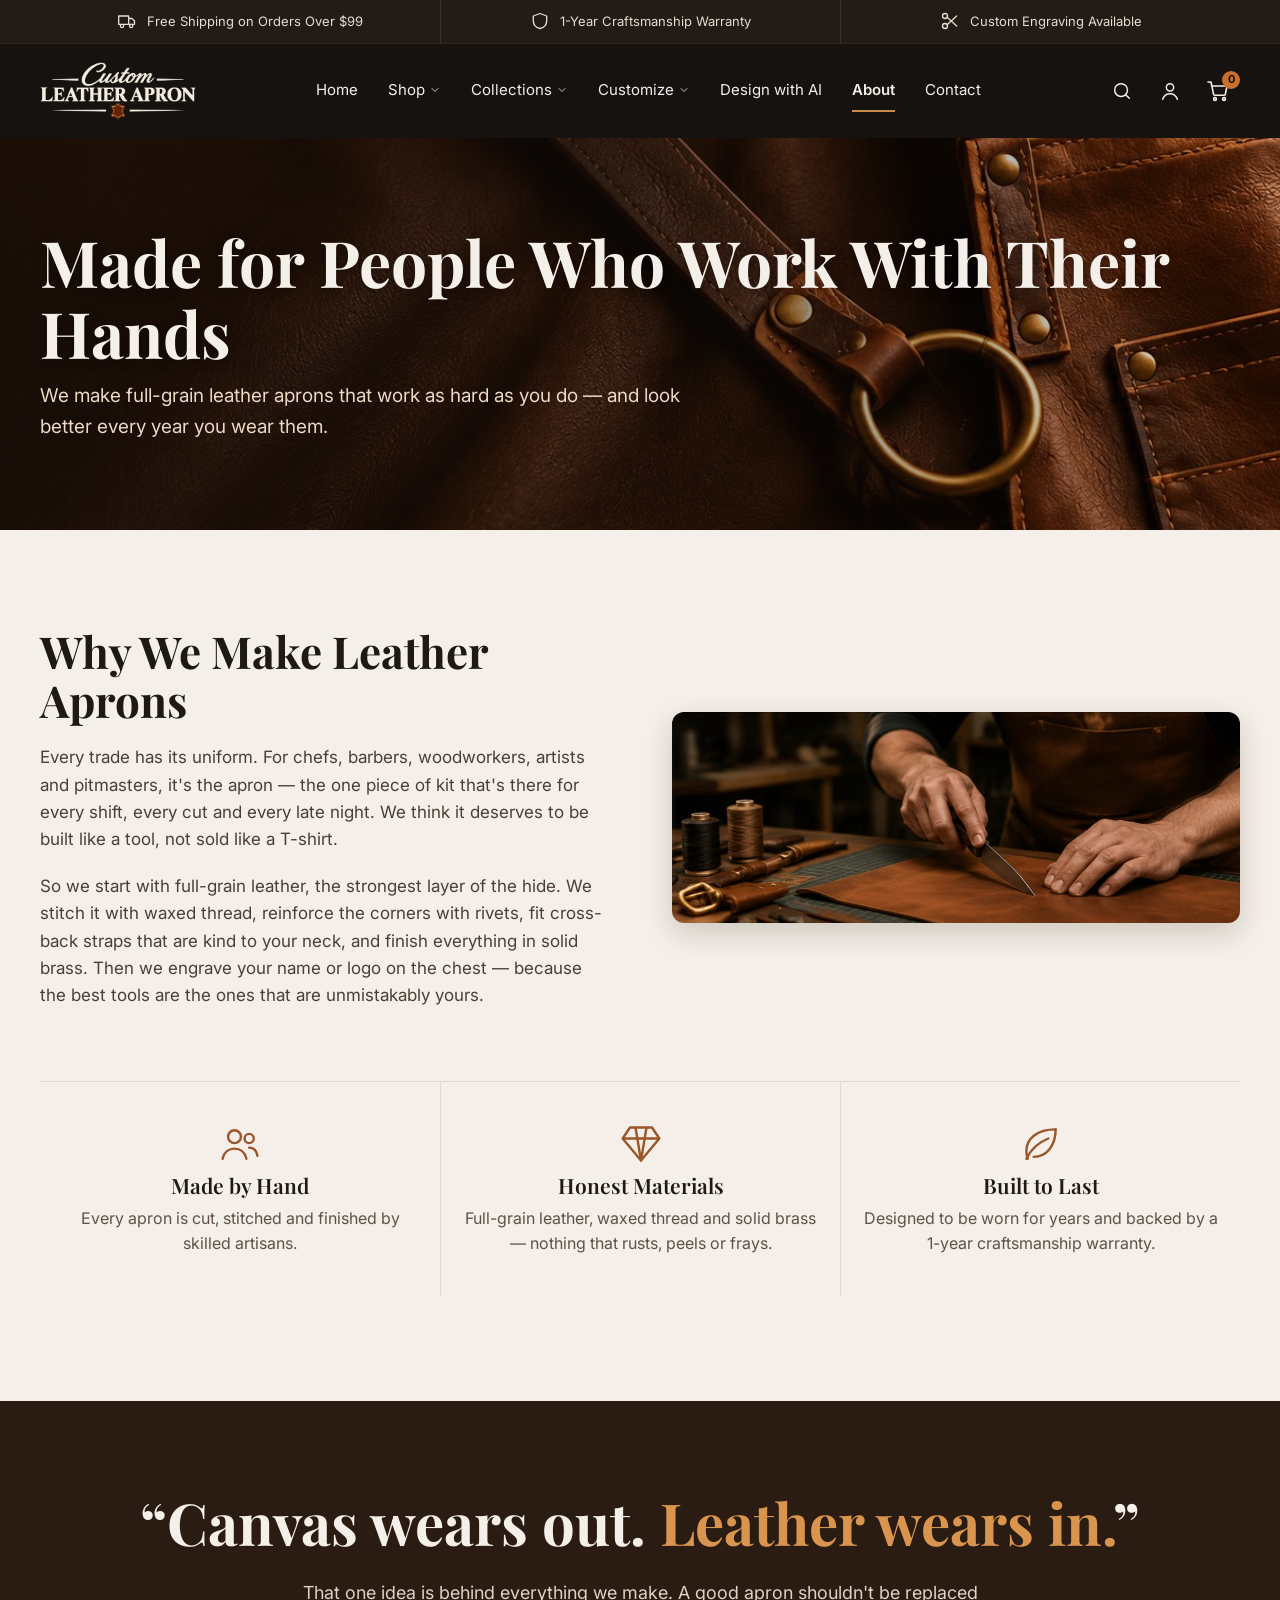
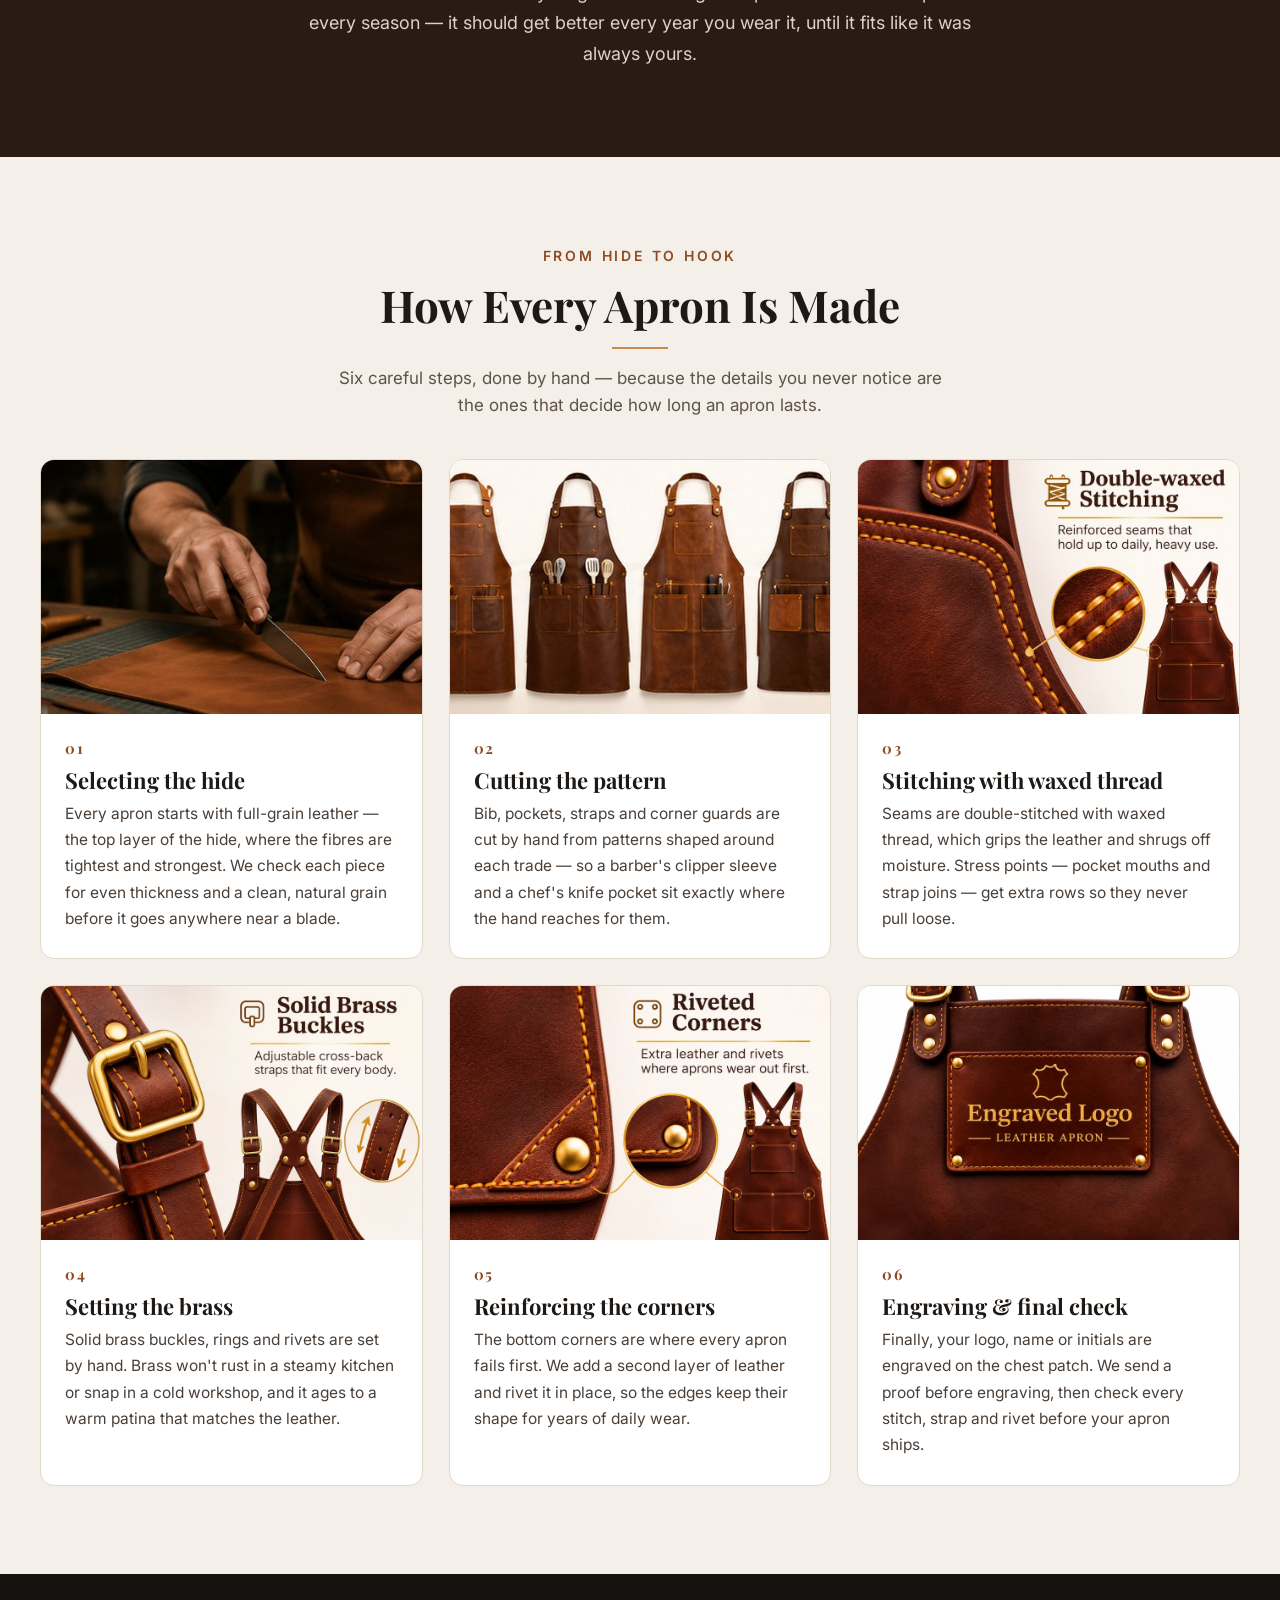
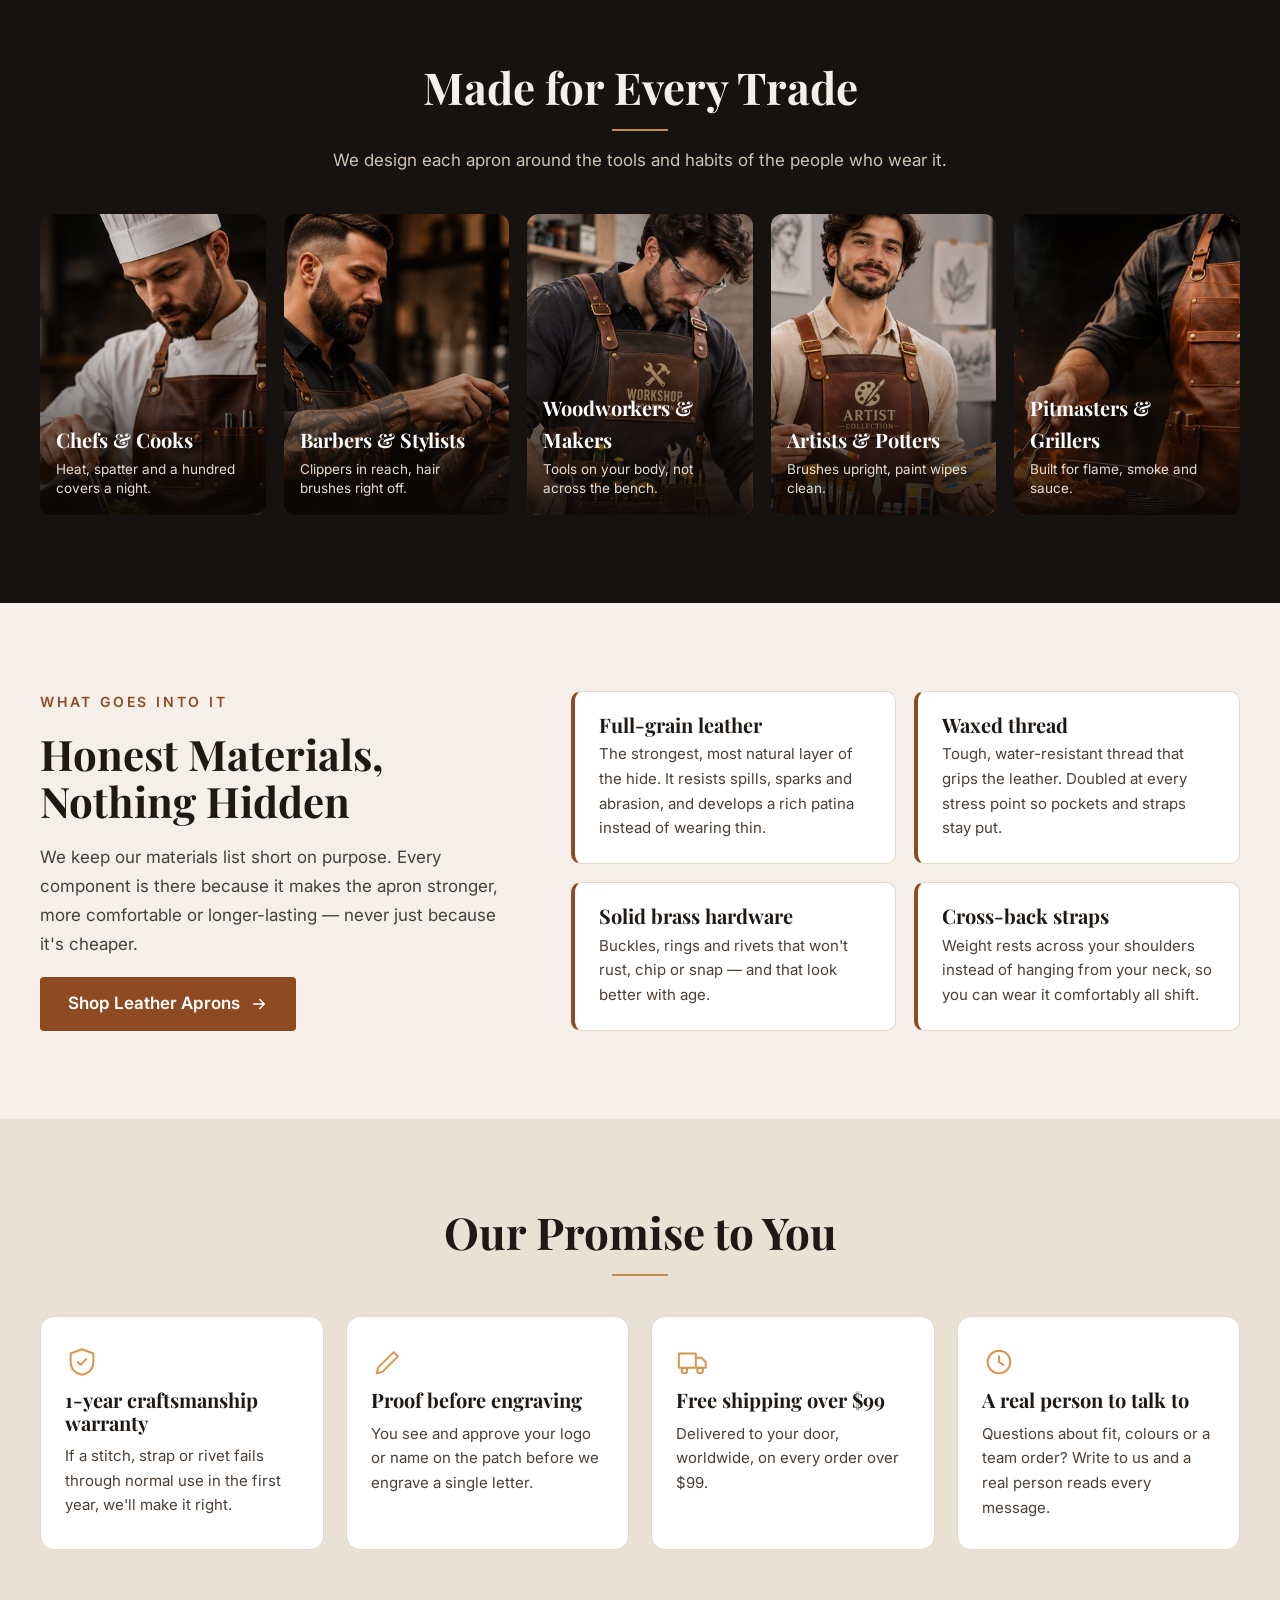
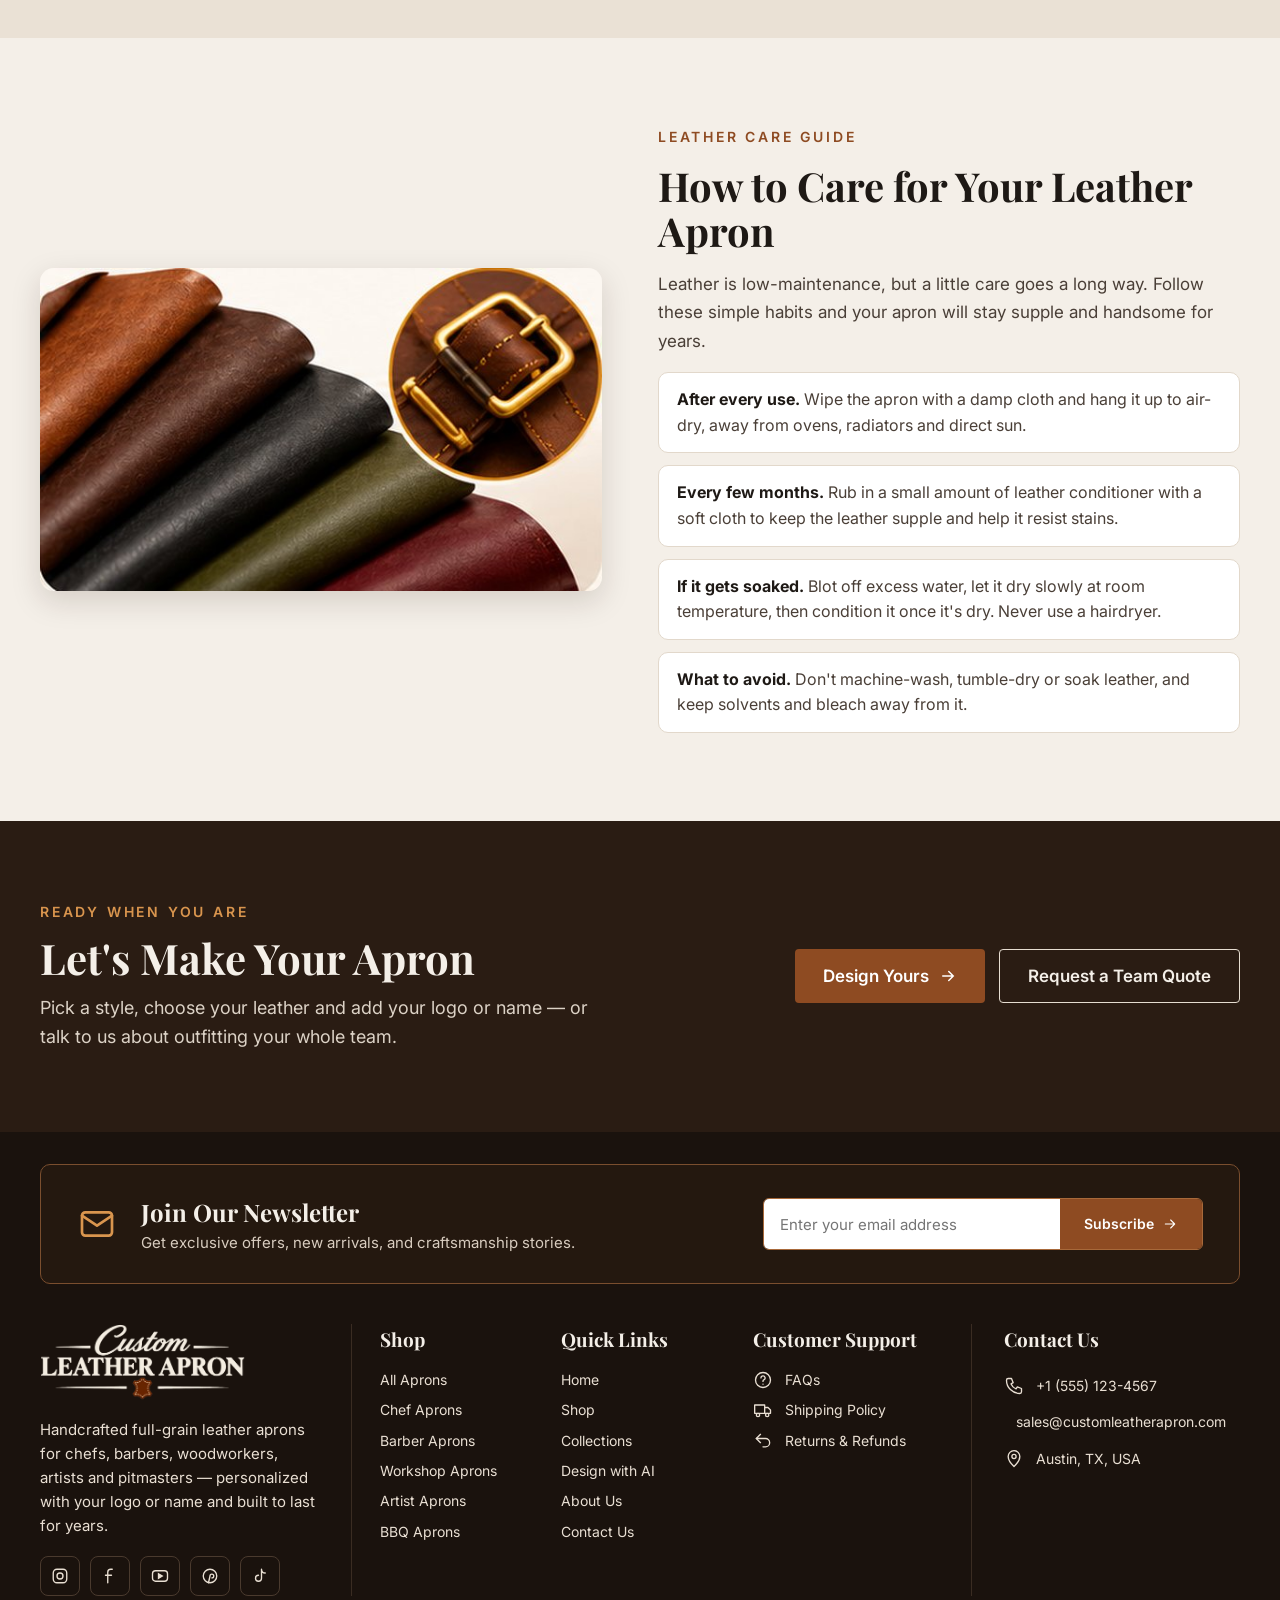
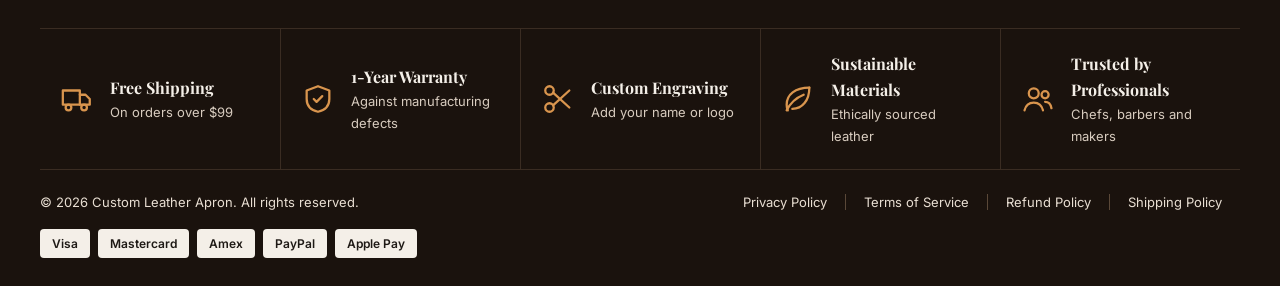
==== about.html @ 08e9be15 "Responsive pass: phones, tablets, laptops and large screens Co-Authored-By: Claude Opus 5.5 <noreply" ====
<!doctype html>
<html lang="en">
<head>
<meta charset="utf-8">
<meta name="viewport" content="width=device-width, initial-scale=1">
<!-- seo:start -->
<title>About Us — Handcrafted Leather Aprons Made to Last</title>
<meta name="description" content="We make full-grain leather aprons for people who work with their hands — hand-stitched, finished in solid brass and personalized with your logo or name.">
<meta name="robots" content="index, follow">
<link rel="canonical" href="https://dawoodali110.github.io/custom-leather-apron/about.html">
<meta property="og:site_name" content="Custom Leather Apron">
<meta property="og:type" content="website">
<meta property="og:title" content="About Us — Handcrafted Leather Aprons Made to Last">
<meta property="og:description" content="We make full-grain leather aprons for people who work with their hands — hand-stitched, finished in solid brass and personalized with your logo or name.">
<meta property="og:url" content="https://dawoodali110.github.io/custom-leather-apron/about.html">
<meta property="og:image" content="https://dawoodali110.github.io/custom-leather-apron/assets/img/hero-banner.jpg">
<meta property="og:locale" content="en_US">
<meta name="twitter:card" content="summary_large_image">
<meta name="twitter:title" content="About Us — Handcrafted Leather Aprons Made to Last">
<meta name="twitter:description" content="We make full-grain leather aprons for people who work with their hands — hand-stitched, finished in solid brass and personalized with your logo or name.">
<meta name="twitter:image" content="https://dawoodali110.github.io/custom-leather-apron/assets/img/hero-banner.jpg">
<meta name="theme-color" content="#16120F">
<link rel="icon" href="favicon.ico" sizes="any">
<link rel="icon" href="assets/img/favicon-32.png" sizes="32x32" type="image/png">
<link rel="icon" href="assets/img/favicon-16.png" sizes="16x16" type="image/png">
<link rel="apple-touch-icon" href="assets/img/apple-touch-icon.png">
<link rel="manifest" href="site.webmanifest">
<script type="application/ld+json">{"@context": "https://schema.org", "@type": "Organization", "name": "Custom Leather Apron", "url": "https://dawoodali110.github.io/custom-leather-apron/", "logo": "https://dawoodali110.github.io/custom-leather-apron/assets/img/logo-dark.png", "email": "sales@customleatherapron.com", "description": "Handcrafted full-grain leather aprons for chefs, barbers, woodworkers, artists and pitmasters, personalized with your logo or name."}</script>
<script type="application/ld+json">{"@context": "https://schema.org", "@type": "BreadcrumbList", "itemListElement": [{"@type": "ListItem", "position": 1, "name": "Home", "item": "https://dawoodali110.github.io/custom-leather-apron/"}, {"@type": "ListItem", "position": 2, "name": "About", "item": "https://dawoodali110.github.io/custom-leather-apron/about.html"}]}</script>
<!-- seo:end -->
<link rel="preconnect" href="https://fonts.googleapis.com">
<link href="https://fonts.googleapis.com/css2?family=Playfair+Display:wght@600;700&family=Inter:wght@400;500;600;700&display=swap" rel="stylesheet">
<link rel="stylesheet" href="assets/styles.css?v=1795697156">
<script src="assets/site.js?v=1795697156" defer></script>
</head>
<body data-page="about">
<div id="site-header"></div>
<main>
  <section class="about-hero">
    <img src="assets/img/about-banner.jpg" alt="" aria-hidden="true" fetchpriority="high">
    <div>
      <div class="wrap" style="padding-top:88px;padding-bottom:88px">
        <h1 style="font-size:clamp(44px,6vw,64px)">Made for People Who Work With Their Hands</h1>
        <p style="margin:12px 0 0;color:#EBD9C6;font-size:19px;max-width:640px">We make full-grain leather aprons that work as hard as you do — and look better every year you wear them.</p>
      </div>
    </div>
  </section>
  <section class="wrap" style="padding-top:96px;padding-bottom:72px;display:flex;flex-wrap:wrap;gap:64px;align-items:center">
    <div style="flex:1 1 480px;min-width:0;display:flex;flex-direction:column;gap:20px">
      <h2 style="font-size:44px">Why We Make Leather Aprons</h2>
      <p style="margin:0;color:#4A3F37;font-size:17px">Every trade has its uniform. For chefs, barbers, woodworkers, artists and pitmasters, it's the apron — the one piece of kit that's there for every shift, every cut and every late night. We think it deserves to be built like a tool, not sold like a T-shirt.</p>
      <p style="margin:0;color:#4A3F37;font-size:17px">So we start with full-grain leather, the strongest layer of the hide. We stitch it with waxed thread, reinforce the corners with rivets, fit cross-back straps that are kind to your neck, and finish everything in solid brass. Then we engrave your name or logo on the chest — because the best tools are the ones that are unmistakably yours.</p>
    </div>
    <div class="about-photo"><img src="assets/img/about-craft.jpg" alt="Leatherworker hand-cutting a piece of full-grain leather with a knife at a workbench, with waxed thread and brass buckles nearby" loading="lazy" width="877" height="326"></div>
  </section>
  <section class="wrap" style="padding-bottom:104px">
    <div style="display:grid;grid-template-columns:repeat(auto-fit,minmax(260px,1fr));border-top:1px solid var(--line)">
      <div class="feature"><svg aria-hidden="true" width="44" height="44" viewBox="0 0 24 24" fill="none" stroke="#9A5528" stroke-width="1.3" stroke-linecap="round"><circle cx="9" cy="8" r="3.5"/><path d="M2.5 20c.8-3.5 3.4-5.5 6.5-5.5s5.7 2 6.5 5.5"/><circle cx="17" cy="9" r="2.5"/><path d="M17 14c2.3 0 4 1.6 4.5 4.5"/></svg><h3>Made by Hand</h3><div>Every apron is cut, stitched and finished by skilled artisans.</div></div>
      <div class="feature"><svg aria-hidden="true" width="44" height="44" viewBox="0 0 24 24" fill="none" stroke="#9A5528" stroke-width="1.3" stroke-linejoin="round"><path d="M6 3h12l4 6-10 12L2 9z"/><path d="M2 9h20M9 3l3 18 3-18"/></svg><h3>Honest Materials</h3><div>Full-grain leather, waxed thread and solid brass — nothing that rusts, peels or frays.</div></div>
      <div class="feature"><svg aria-hidden="true" width="44" height="44" viewBox="0 0 24 24" fill="none" stroke="#9A5528" stroke-width="1.3" stroke-linecap="round" stroke-linejoin="round"><path d="M20 4C10 4 4 9 4 16c0 1.5.3 2.8.8 4"/><path d="M20 4c0 9-5 15-12 15"/><path d="M4 20c3-6 7-9 12-11"/></svg><h3>Built to Last</h3><div>Designed to be worn for years and backed by a 1-year craftsmanship warranty.</div></div>
    </div>
  </section>

  <!-- Manifesto -->
  <section class="manifesto">
    <div class="wrap">
      <p class="quote">“Canvas wears out. <span>Leather wears in.</span>”</p>
      <p class="quote-sub">That one idea is behind everything we make. A good apron shouldn't be replaced every season — it should get better every year you wear it, until it fits like it was always yours.</p>
    </div>
  </section>

  <!-- Process -->
  <section class="section">
    <div class="wrap">
      <div class="section-title"><div class="eyebrow" style="color:#8E4B22;margin-bottom:12px">From hide to hook</div><h2>How Every Apron Is Made</h2><div class="rule"></div><p class="section-lede">Six careful steps, done by hand — because the details you never notice are the ones that decide how long an apron lasts.</p></div>
      <div class="proc-grid"><article class="proc"><img src="assets/img/about-craft.jpg" alt="Leatherworker cutting a piece of full-grain leather by hand" loading="lazy"><div class="proc-body"><span class="proc-num">01</span><h3>Selecting the hide</h3><p>Every apron starts with full-grain leather — the top layer of the hide, where the fibres are tightest and strongest. We check each piece for even thickness and a clean, natural grain before it goes anywhere near a blade.</p></div></article><article class="proc"><img src="assets/img/step-1.jpg" alt="Four leather aprons in different trade styles laid side by side" loading="lazy"><div class="proc-body"><span class="proc-num">02</span><h3>Cutting the pattern</h3><p>Bib, pockets, straps and corner guards are cut by hand from patterns shaped around each trade — so a barber&#x27;s clipper sleeve and a chef&#x27;s knife pocket sit exactly where the hand reaches for them.</p></div></article><article class="proc"><img class="closeup" src="assets/img/detail-stitch.jpg" alt="Close-up of double-waxed stitching on a leather apron seam" loading="lazy"><div class="proc-body"><span class="proc-num">03</span><h3>Stitching with waxed thread</h3><p>Seams are double-stitched with waxed thread, which grips the leather and shrugs off moisture. Stress points — pocket mouths and strap joins — get extra rows so they never pull loose.</p></div></article><article class="proc"><img class="closeup" src="assets/img/detail-buckle.jpg" alt="Solid brass buckle on an adjustable leather cross-back strap" loading="lazy"><div class="proc-body"><span class="proc-num">04</span><h3>Setting the brass</h3><p>Solid brass buckles, rings and rivets are set by hand. Brass won&#x27;t rust in a steamy kitchen or snap in a cold workshop, and it ages to a warm patina that matches the leather.</p></div></article><article class="proc"><img class="closeup" src="assets/img/detail-corner.jpg" alt="Riveted leather corner reinforcement on an apron hem" loading="lazy"><div class="proc-body"><span class="proc-num">05</span><h3>Reinforcing the corners</h3><p>The bottom corners are where every apron fails first. We add a second layer of leather and rivet it in place, so the edges keep their shape for years of daily wear.</p></div></article><article class="proc"><img src="assets/img/detail-patch.jpg" alt="Gold engraved logo on a riveted leather chest patch" loading="lazy"><div class="proc-body"><span class="proc-num">06</span><h3>Engraving & final check</h3><p>Finally, your logo, name or initials are engraved on the chest patch. We send a proof before engraving, then check every stitch, strap and rivet before your apron ships.</p></div></article></div>
    </div>
  </section>

  <!-- Who for -->
  <section class="trades-sec">
    <div class="wrap">
      <div class="section-title"><h2>Made for Every Trade</h2><div class="rule"></div><p class="section-lede" style="color:#CFC3B4">We design each apron around the tools and habits of the people who wear it.</p></div>
      <div class="trade-grid"><a class="trade" href="shop.html?cat=chef"><img src="assets/img/tile-chef.jpg" alt="" loading="lazy"><span><b>Chefs &amp; Cooks</b><small>Heat, spatter and a hundred covers a night.</small></span></a><a class="trade" href="shop.html?cat=barber"><img src="assets/img/tile-barber.jpg" alt="" loading="lazy"><span><b>Barbers &amp; Stylists</b><small>Clippers in reach, hair brushes right off.</small></span></a><a class="trade" href="shop.html?cat=workshop"><img src="assets/img/tile-workshop.jpg" alt="" loading="lazy"><span><b>Woodworkers &amp; Makers</b><small>Tools on your body, not across the bench.</small></span></a><a class="trade" href="shop.html?cat=artist"><img src="assets/img/tile-artist.jpg" alt="" loading="lazy"><span><b>Artists &amp; Potters</b><small>Brushes upright, paint wipes clean.</small></span></a><a class="trade" href="shop.html?cat=bbq"><img src="assets/img/tile-bbq.jpg" alt="" loading="lazy"><span><b>Pitmasters &amp; Grillers</b><small>Built for flame, smoke and sauce.</small></span></a></div>
    </div>
  </section>

  <!-- Materials -->
  <section class="section">
    <div class="wrap mat-wrap">
      <div class="mat-intro">
        <div class="eyebrow" style="color:#8E4B22">What goes into it</div>
        <h2>Honest Materials, Nothing Hidden</h2>
        <p>We keep our materials list short on purpose. Every component is there because it makes the apron stronger, more comfortable or longer-lasting — never just because it's cheaper.</p>
        <a class="btn btn-primary" href="shop.html">Shop Leather Aprons <svg aria-hidden="true" width="18" height="18" viewBox="0 0 24 24" fill="none" stroke="currentColor" stroke-width="2" stroke-linecap="round"><path d="M5 12h14M13 6l6 6-6 6"/></svg></a>
      </div>
      <div class="mat-grid"><div class="mat"><h3>Full-grain leather</h3><p>The strongest, most natural layer of the hide. It resists spills, sparks and abrasion, and develops a rich patina instead of wearing thin.</p></div><div class="mat"><h3>Waxed thread</h3><p>Tough, water-resistant thread that grips the leather. Doubled at every stress point so pockets and straps stay put.</p></div><div class="mat"><h3>Solid brass hardware</h3><p>Buckles, rings and rivets that won&#x27;t rust, chip or snap — and that look better with age.</p></div><div class="mat"><h3>Cross-back straps</h3><p>Weight rests across your shoulders instead of hanging from your neck, so you can wear it comfortably all shift.</p></div></div>
    </div>
  </section>

  <!-- Promise -->
  <section class="promise-sec">
    <div class="wrap">
      <div class="section-title"><h2>Our Promise to You</h2><div class="rule"></div></div>
      <div class="promise-grid"><div class="promise"><svg aria-hidden="true" width="34" height="34" viewBox="0 0 24 24" fill="none" stroke="#D9954E" stroke-width="1.4" stroke-linecap="round" stroke-linejoin="round"><path d="M12 3l8 3v6c0 5-3.5 8-8 9-4.5-1-8-4-8-9V6z M9 12l2 2 4-4"/></svg><h3>1-year craftsmanship warranty</h3><p>If a stitch, strap or rivet fails through normal use in the first year, we&#x27;ll make it right.</p></div><div class="promise"><svg aria-hidden="true" width="34" height="34" viewBox="0 0 24 24" fill="none" stroke="#D9954E" stroke-width="1.4" stroke-linecap="round" stroke-linejoin="round"><path d="M4 20l4-1 11-11-3-3L5 16z"/></svg><h3>Proof before engraving</h3><p>You see and approve your logo or name on the patch before we engrave a single letter.</p></div><div class="promise"><svg aria-hidden="true" width="34" height="34" viewBox="0 0 24 24" fill="none" stroke="#D9954E" stroke-width="1.4" stroke-linecap="round" stroke-linejoin="round"><path d="M2 6h12v10H2z M14 9h4l3 3v4h-7 M8 18a2 2 0 1 1-4 0 2 2 0 0 1 4 0z M19 18a2 2 0 1 1-4 0 2 2 0 0 1 4 0z"/></svg><h3>Free shipping over $99</h3><p>Delivered to your door, worldwide, on every order over $99.</p></div><div class="promise"><svg aria-hidden="true" width="34" height="34" viewBox="0 0 24 24" fill="none" stroke="#D9954E" stroke-width="1.4" stroke-linecap="round" stroke-linejoin="round"><path d="M4 12a8 8 0 1 0 16 0 8 8 0 1 0-16 0 M12 8v4l3 2"/></svg><h3>A real person to talk to</h3><p>Questions about fit, colours or a team order? Write to us and a real person reads every message.</p></div></div>
    </div>
  </section>

  <!-- Care -->
  <section class="section">
    <div class="wrap care-wrap">
      <img src="assets/img/step-2.jpg" alt="Swatches of full-grain leather in brown, black, olive and burgundy with a brass buckle" loading="lazy">
      <div>
        <div class="eyebrow" style="color:#8E4B22">Leather care guide</div>
        <h2>How to Care for Your Leather Apron</h2>
        <p>Leather is low-maintenance, but a little care goes a long way. Follow these simple habits and your apron will stay supple and handsome for years.</p>
        <ul class="care-list"><li><b>After every use.</b> Wipe the apron with a damp cloth and hang it up to air-dry, away from ovens, radiators and direct sun.</li><li><b>Every few months.</b> Rub in a small amount of leather conditioner with a soft cloth to keep the leather supple and help it resist stains.</li><li><b>If it gets soaked.</b> Blot off excess water, let it dry slowly at room temperature, then condition it once it&#x27;s dry. Never use a hairdryer.</li><li><b>What to avoid.</b> Don&#x27;t machine-wash, tumble-dry or soak leather, and keep solvents and bleach away from it.</li></ul>
      </div>
    </div>
  </section>

  <!-- CTA -->
  <section class="cta">
    <div class="wrap">
      <div style="flex:1 1 560px;min-width:0">
        <div class="eyebrow">Ready when you are</div>
        <h2>Let's Make Your Apron</h2>
        <p>Pick a style, choose your leather and add your logo or name — or talk to us about outfitting your whole team.</p>
      </div>
      <div style="display:flex;flex-wrap:wrap;gap:14px">
        <a class="btn btn-primary" href="design-ai.html">Design Yours <svg aria-hidden="true" width="18" height="18" viewBox="0 0 24 24" fill="none" stroke="currentColor" stroke-width="2" stroke-linecap="round"><path d="M5 12h14M13 6l6 6-6 6"/></svg></a>
        <a class="btn btn-outline" href="contact.html">Request a Team Quote</a>
      </div>
    </div>
  </section>
</main>
<div id="site-footer"></div>
</body>
</html>
---- assets/styles.css ----
:root{
  --ink:#1E1915;--muted:#5E5249;--cream:#F4EFE8;--sand:#EAE1D5;--line:#E2D8CB;
  --dark:#16120F;--dark2:#1F1813;--dark3:#221B16;--dline:#3A2C22;
  --cognac:#8E4B22;--orange:#D07A34;--tan:#D9954E;--brass:#D4AE52;
  --serif:'Playfair Display',Georgia,serif;--sans:Inter,system-ui,sans-serif;
}
*{box-sizing:border-box}
body{margin:0;background:var(--cream);color:var(--ink);font-family:var(--sans);font-size:16px;line-height:1.6}
body.dark{background:var(--dark);color:var(--cream)}
a{color:var(--cognac)}a:hover{color:#5E2F14}
img,svg{display:block}
button,input,select,textarea{font:inherit}
.wrap{max-width:1320px;margin:0 auto;padding:0 40px}
.serif{font-family:var(--serif)}
.eyebrow{font-size:14px;font-weight:600;letter-spacing:.2em;text-transform:uppercase;color:var(--tan)}
.btn{display:inline-flex;align-items:center;justify-content:center;gap:10px;height:54px;padding:0 28px;border-radius:4px;font-weight:600;font-size:17px;text-decoration:none;cursor:pointer;border:0}
.btn-primary{background:var(--cognac);color:#fff}.btn-primary:hover{background:#7A3E1A;color:#fff}
.btn-outline{border:1.5px solid #E6DDD1;color:var(--cream);background:transparent}.btn-outline:hover{color:#fff;background:rgba(255,255,255,.06)}
.btn-outline-dark{border:1.5px solid var(--cognac);color:var(--cognac);background:transparent}
.icon-btn{width:44px;height:44px;display:flex;align-items:center;justify-content:center;background:transparent;border:0;color:inherit;cursor:pointer;position:relative}
.visually-hidden{position:absolute;width:1px;height:1px;overflow:hidden;clip:rect(0 0 0 0)}
.stars{color:#C9902E;letter-spacing:2px}
h1,h2,h3{font-family:var(--serif);font-weight:700;line-height:1.12;margin:0}

/* Header */
.topbar{background:var(--dark3);border-bottom:1px solid #2F261F;color:#E6DDD1;font-size:13px}
.topbar .wrap{display:grid;grid-template-columns:repeat(auto-fit,minmax(240px,1fr))}
.topbar div>div{padding:11px 16px;display:flex;align-items:center;justify-content:center;gap:10px}
.topbar div>div+div{border-left:1px solid #3A3028}
.site-header{background:var(--dark);color:var(--cream)}
.nav{display:flex;flex-wrap:wrap;align-items:center;justify-content:space-between;gap:20px;padding:18px 40px;max-width:1320px;margin:0 auto}
.brand{display:flex;align-items:center;gap:14px;text-decoration:none;color:var(--cream)}
.brand:hover{color:var(--cream)}
.brand span{font-family:var(--serif);font-weight:600;font-size:24px;line-height:1.02}
.nav-links{display:flex;flex-wrap:wrap;align-items:center;gap:6px 30px;font-size:15px}
.nav-links a{display:flex;align-items:center;gap:4px;color:var(--cream);text-decoration:none;padding:8px 0;border-bottom:2px solid transparent}
.nav-links a.active{border-color:#C98B4B;font-weight:600}
.nav-links a:hover{color:#fff;border-color:#6B5848}
.nav-icons{display:flex;align-items:center;gap:4px;color:var(--cream)}
.badge{position:absolute;top:2px;right:0;min-width:18px;height:18px;border-radius:9px;background:#C9702E;color:var(--dark);font-size:11px;font-weight:700;display:flex;align-items:center;justify-content:center;padding:0 4px}
.menu-toggle{display:none}
@media (max-width:900px){
  .menu-toggle{display:flex}
  .nav-links{display:none;width:100%;flex-direction:column;align-items:flex-start;order:3}
  .nav-links.open{display:flex}
  .topbar div>div+div{border-left:0;border-top:1px solid #3A3028}
}

/* Hero */
.hero{background:var(--dark);color:var(--cream);overflow:hidden}
.hero .wrap{display:flex;flex-wrap:wrap;gap:40px;align-items:stretch}
.hero-text{flex:1 1 520px;min-width:0;padding:96px 0 88px;display:flex;flex-direction:column;gap:26px}
.hero-text h1{font-size:clamp(44px,6vw,76px);line-height:1.02}
.hero-text p{margin:0;font-size:19px;color:#DCD2C6;max-width:500px}
.hero-art{flex:1 1 480px;min-width:0;min-height:560px;position:relative;background:#211912;display:flex;align-items:center;justify-content:center}
.hero-art .peg{position:absolute;top:0;left:50%;width:2px;height:70px;background:#3E3128}
.hero-art svg{width:58%;max-width:380px;margin-top:60px}
.proof{display:flex;align-items:center;gap:16px;padding-top:14px}
.proof .avatars{display:flex}
.proof .avatars span{width:44px;height:44px;border-radius:50%;border:2px solid #E6DDD1;margin-left:-12px}
.proof .avatars span:first-child{margin-left:0}

/* Features */
.features{border-bottom:1px solid var(--line)}
.features .wrap{display:grid;grid-template-columns:repeat(auto-fit,minmax(240px,1fr))}
.feature{padding:40px 20px;text-align:center;display:flex;flex-direction:column;align-items:center;gap:8px}
.feature+.feature{border-left:1px solid var(--line)}
.feature h3{font-size:21px;font-weight:600}
.feature div{color:var(--muted)}

.section{padding:88px 0}
.section-title{text-align:center;margin-bottom:40px}
.section-title h2{font-size:44px}
.rule{width:56px;height:2px;background:#C98B4B;margin:18px auto 0}

.collections{display:grid;grid-template-columns:repeat(auto-fit,minmax(200px,1fr));gap:20px}
.collection{text-decoration:none;color:var(--cream);background:#221A14;border-radius:6px;overflow:hidden;display:flex;flex-direction:column;transition:transform .2s}
.collection:hover{color:#fff;transform:translateY(-3px)}
.collection .art{height:170px;display:flex;align-items:center;justify-content:center;background:#2E231B}
.collection .label{padding:16px 18px;display:flex;align-items:center;justify-content:space-between;font-weight:600}

.pills{display:flex;flex-wrap:wrap;justify-content:center;gap:8px}
.pill{height:40px;padding:0 18px;border-radius:999px;font-size:14px;font-weight:500;cursor:pointer;border:1px solid var(--line);background:var(--sand);color:var(--ink)}
.pill.on{background:var(--cognac);border-color:var(--cognac);color:#fff}

.grid{display:grid;grid-template-columns:repeat(auto-fill,minmax(250px,1fr));gap:28px 24px}
.card{text-decoration:none;color:var(--ink);display:flex;flex-direction:column;gap:12px}
.card:hover{color:var(--ink)}
.card .img{position:relative;aspect-ratio:1/.85;background:var(--sand);border-radius:6px;display:flex;align-items:center;justify-content:center;transition:background .2s}
.card:hover .img{background:#E2D6C6}
.card .img svg.apron{height:82%;width:auto}
.card .heart{position:absolute;top:14px;right:14px}
.card .name{font-weight:600;font-size:17px}
.card .meta{display:flex;align-items:center;gap:8px;font-size:14px;color:var(--muted)}
.card .price{font-weight:700;font-size:20px}

.cta{background:#2A1C13;color:var(--cream)}
.cta .wrap{padding-top:80px;padding-bottom:80px;display:flex;flex-wrap:wrap;align-items:center;justify-content:space-between;gap:32px}
.cta h2{font-size:42px;margin:12px 0}
.cta p{margin:0;color:#DCD2C6;font-size:18px;max-width:580px}

/* Footer */
.site-footer{background:#1A120D;color:#E9DFD3;font-size:14px}
.site-footer a{color:#E9DFD3;text-decoration:none}.site-footer a:hover{color:#fff}
.newsletter{border:1px solid #7A4E2E;border-radius:10px;background:#24180F;padding:28px 36px;display:flex;flex-wrap:wrap;align-items:center;justify-content:space-between;gap:24px}
.newsletter form{flex:1 1 380px;max-width:440px;display:flex;border:1px solid #A8693A;border-radius:6px;overflow:hidden}
.newsletter input{flex:1;min-width:0;height:50px;padding:0 16px;border:0;font-size:15px}
.newsletter button{height:50px;padding:0 24px;border:0;background:var(--cognac);color:#fff;font-weight:600;cursor:pointer;display:flex;align-items:center;gap:8px}
.f-cols{display:flex;flex-wrap:wrap;gap:32px 0;padding:40px 0 32px}
.f-cols>div{padding:0 28px;display:flex;flex-direction:column;gap:8px;min-width:0}
.f-cols h4{font-family:var(--serif);font-size:19px;color:var(--cream);margin:0 0 6px}
.f-cols .ic{display:flex;align-items:center;gap:12px}
.socials{display:flex;gap:10px}
.socials a{width:40px;height:40px;border:1px solid #4A3A2E;border-radius:8px;display:flex;align-items:center;justify-content:center}
.trust{border-top:1px solid var(--dline);border-bottom:1px solid var(--dline);display:grid;grid-template-columns:repeat(auto-fit,minmax(200px,1fr))}
.trust>div{display:flex;align-items:center;gap:16px;padding:22px 20px}
.trust>div+div{border-left:1px solid var(--dline)}
.trust b{font-family:var(--serif);font-size:16px;color:var(--cream);display:block}
.trust small{font-size:13px;color:#D8CCBF}
.f-bottom{padding:22px 0 28px;display:flex;flex-wrap:wrap;align-items:center;justify-content:space-between;gap:16px;font-size:13px}
.f-bottom nav a{padding:0 18px}.f-bottom nav a+a{border-left:1px solid #5A4838}
.pay{display:flex;flex-wrap:wrap;gap:8px}
.pay span{background:var(--cream);color:var(--ink);border-radius:4px;padding:5px 12px;font-size:12px;font-weight:600}

/* Forms */
.field{display:flex;flex-direction:column;gap:6px;font-size:14px;font-weight:500}
.input{height:48px;padding:0 14px;border:1px solid #CFC3B4;border-radius:4px;background:#fff;color:var(--ink);font-size:16px}
textarea.input{height:auto;padding:12px 14px;resize:vertical}
.qty{display:inline-flex;align-items:center;border:1px solid #CFC3B4;border-radius:4px;background:#fff}
.qty button{width:44px;height:44px;border:0;background:transparent;font-size:20px;cursor:pointer;color:var(--ink)}
.qty span{width:36px;text-align:center;font-weight:500}
.crumbs{font-size:14px;color:var(--muted);display:flex;gap:8px;padding-top:24px}
.crumbs a{color:var(--muted);text-decoration:none}

/* Shop */
.shop-layout{display:flex;flex-wrap:wrap;gap:48px;align-items:flex-start}
.filters{flex:1 1 240px;max-width:280px;display:flex;flex-direction:column;gap:36px}
.filters h3{font-size:20px;font-weight:600;margin-bottom:14px}
.check{display:flex;align-items:center;gap:12px;min-height:40px;width:100%;padding:0;background:transparent;border:0;font-size:15px;color:var(--ink);cursor:pointer;text-align:left}
.check .box{width:18px;height:18px;border-radius:3px;border:1.5px solid #A89A8B;background:#fff;display:flex;align-items:center;justify-content:center;flex:none}
.check.on .box{background:var(--cognac);border-color:var(--cognac)}
.check .count{margin-left:auto;color:#6B5E53;font-size:14px}
.swatch{width:40px;height:40px;border-radius:50%;border:3px solid var(--cream);box-shadow:0 0 0 1px #CFC3B4;cursor:pointer}
.swatch.on{box-shadow:0 0 0 2px var(--ink)}

/* Product */
.pdp{display:flex;flex-wrap:wrap;gap:56px;align-items:flex-start;padding:32px 0 0}
.gallery{flex:1 1 560px;min-width:0;display:flex;gap:16px}
.thumbs{display:flex;flex-direction:column;gap:12px;width:92px;flex:none}
.thumbs button{height:104px;background:var(--sand);border-radius:4px;display:flex;align-items:center;justify-content:center;cursor:pointer;border:1px solid var(--line)}
.thumbs button.on{border:2px solid var(--cognac)}
.thumbs svg{height:76%;width:auto}
.main-img{flex:1;min-width:0;aspect-ratio:1/1.05;background:var(--sand);border-radius:6px;display:flex;align-items:center;justify-content:center}
.main-img svg{height:84%;width:auto}
.buybox{flex:1 1 400px;min-width:0;display:flex;flex-direction:column;gap:22px}
.tabs{display:flex;flex-wrap:wrap;gap:32px;border-bottom:1px solid var(--line)}
.tabs button{height:48px;padding:0;background:transparent;border:0;border-bottom:2px solid transparent;margin-bottom:-1px;cursor:pointer;color:var(--ink)}
.tabs button.on{font-weight:600;border-color:var(--cognac)}

/* Cart */
.cart-row{display:flex;flex-wrap:wrap;align-items:center;gap:20px;padding:22px 0;border-bottom:1px solid var(--line)}
.cart-row .thumb{width:96px;height:96px;background:var(--sand);border-radius:6px;display:flex;align-items:center;justify-content:center;flex:none}
.cart-row .thumb svg{height:80%;width:auto}
.summary{flex:1 1 320px;min-width:0;background:#fff;border:1px solid var(--line);border-radius:6px;padding:28px;display:flex;flex-direction:column;gap:14px}
.summary .row{display:flex;justify-content:space-between}

/* AI page */
.ai-grid{display:flex;flex-wrap:wrap;gap:28px;align-items:stretch;padding-top:40px}
.panel{background:var(--dark2);border:1px solid var(--dline);border-radius:14px}
.ai-pill{align-self:flex-start;display:flex;align-items:center;gap:10px;padding:8px 18px;border:1px solid #C9702E;border-radius:999px;font-weight:500;font-size:15px}
.ai-btn{height:50px;padding:0 26px;border:0;border-radius:8px;background:var(--orange);color:var(--dark);font-weight:700;font-size:16px;cursor:pointer;display:flex;align-items:center;gap:10px}
.ai-btn:hover{background:#DD8A44}
.round{width:44px;height:44px;border-radius:50%;border:1px solid #4A3A2E;background:var(--dark);color:var(--cream);cursor:pointer;display:flex;align-items:center;justify-content:center}
.ctrl{border-radius:8px;cursor:pointer;color:var(--cream);background:var(--dark);border:1px solid var(--dline)}
.ctrl.on{background:rgba(201,112,46,.14);border:1.5px solid var(--orange)}
.ai-tab{min-height:62px;border-radius:8px;font-size:14px;font-weight:600;cursor:pointer;display:flex;flex-direction:column;align-items:center;justify-content:center;gap:4px;background:transparent;color:var(--cream);border:1px solid var(--dline)}
.ai-tab.on{background:#B8642A;border-color:#B8642A;color:#fff}
.chip{height:44px;padding:0 18px;border:1px solid #4A3A2E;border-radius:999px;background:var(--dark2);color:var(--cream);font-size:15px;cursor:pointer;display:flex;align-items:center;gap:10px}
.chip:hover{border-color:var(--orange)}
.example{border:1px solid var(--dline);border-radius:12px;background:var(--dark2);cursor:pointer;padding:0;overflow:hidden;display:flex;flex-direction:column;text-align:left;color:var(--cream);transition:transform .2s,border-color .2s}
.example .ex-img{display:block;background:#FFFFFF;aspect-ratio:4/5;overflow:hidden}
.example .ex-img img{width:100%;height:100%;object-fit:contain;padding:14px 10px 0;transition:transform .3s}
.example:hover .ex-img img{transform:scale(1.04)}
.example .ex-cap{display:flex;flex-direction:column;gap:2px;padding:14px 16px}
.example .ex-cap b{font-family:var(--serif);font-size:18px}
.example .ex-cap span{font-size:13px;color:#E3A66A}
.example:hover{border-color:var(--orange)}
.dark-input{height:48px;padding:0 14px;border:1px solid #4A3A2E;border-radius:8px;background:var(--dark);color:var(--cream)}
.hidden{display:none!important}

/* Photo banner hero */
.hero-banner{position:relative;width:100%;height:clamp(540px,49.97vw,1000px);display:flex;align-items:flex-start;overflow:hidden}
.hero-banner .hero-bg{position:absolute;inset:0;width:100%;height:100%;object-fit:cover;object-position:right 25%}
.hero-banner .wrap{position:relative;width:100%;max-width:none;padding-left:6.2%;padding-right:40px}
.hero-banner .hero-text{max-width:560px;padding:clamp(40px,5.5%,88px) 0 0;gap:22px}
.hero-banner .hero-text h1{font-size:clamp(44px,4.6vw,68px)}
@media (max-width:900px){
  .hero-banner{height:auto;flex-direction:column}
  .hero-banner .hero-bg{position:static;height:auto;aspect-ratio:1774/887;object-position:center}
  .hero-banner .wrap{padding:0 20px}
  .hero-banner .hero-text{padding:32px 0 48px}
}

/* AI page photo preview */
.ph-wrap{position:relative;height:clamp(320px,40vw,540px);aspect-ratio:2/3;max-width:100%;container-type:inline-size;transition:transform .8s;background:#FFFFFF;border-radius:10px;overflow:hidden}
.ph-wrap img{display:block;width:100%;height:100%;object-fit:contain}
.ph-patch{position:absolute;border-radius:3%/5%;overflow:hidden;box-shadow:0 1px 2px rgba(0,0,0,.5),inset 0 0 0 1px rgba(240,210,166,.25)}
.ph-patch-bg{position:absolute;inset:0}
.ph-patch-text{position:absolute;inset:0;display:flex;align-items:center;justify-content:center;text-align:center;padding:0 10%;font-family:var(--serif);font-weight:700;color:#E9C58E;letter-spacing:.02em;line-height:1;text-shadow:0 1px 0 rgba(0,0,0,.45)}
@media (max-width:600px){#spin{padding:0 14px!important;font-size:14px!important;white-space:nowrap}}

/* Photo collection cards */
.collections.photo{grid-template-columns:repeat(2,minmax(0,1fr));gap:20px}
.collection-photo{display:block;border-radius:12px;overflow:hidden;background:#16120F;aspect-ratio:742/488;box-shadow:0 1px 0 rgba(0,0,0,.04)}
.collection-photo img{width:100%;height:100%;object-fit:cover;transition:transform .5s ease}
.collection-photo:hover img{transform:scale(1.04)}
.collection-photo:focus-visible{outline:3px solid var(--cognac);outline-offset:3px}
@media (max-width:640px){.collections.photo{grid-template-columns:1fr}}
.collection-photo.labeled{position:relative}
.collection-photo.labeled::after{content:"";position:absolute;inset:auto 0 0 0;height:45%;background:linear-gradient(to top,rgba(10,7,5,.85),rgba(10,7,5,0));pointer-events:none}
.collection-photo .cp-label{position:absolute;left:3.6%;bottom:6.5%;z-index:1;color:#FFFFFF;font-family:Georgia,"Times New Roman",serif;font-weight:600;font-size:clamp(20px,2.9vw,42px);line-height:1;letter-spacing:-.01em;text-shadow:0 2px 8px rgba(0,0,0,.5)}
.collection-photo .cp-arrow{position:absolute;right:3.4%;bottom:6.5%;z-index:1;color:#FFFFFF;display:flex}
@media (max-width:640px){.collection-photo .cp-label{font-size:clamp(22px,7.5vw,34px)}}
.collection .art.photo{padding:0;overflow:hidden}
.collection .art.photo img{width:100%;height:100%;object-fit:cover;transition:transform .5s ease}
.collection:hover .art.photo img{transform:scale(1.06)}
/* Product photos */
.main-img{overflow:hidden}
.pdp-photo{width:100%;height:100%;object-fit:contain;padding:4%;transition:transform .45s ease}
.card .img .card-photo{height:88%;width:auto;max-width:90%;object-fit:contain}
.card .img{overflow:hidden}
.card .img svg.apron,.card .img .card-photo{position:absolute;left:50%;top:9%;height:82%;width:auto;max-width:none;transform:translateX(-50%);transition:transform .3s}
.card .img .card-photo{top:6%;height:88%}

/* ---- Home: extra sections ---- */
.hues{background:#16120F;color:var(--cream);padding:88px 0}
.hues .section-title h2{color:var(--cream)}
.hue-grid{display:grid;grid-template-columns:repeat(5,minmax(0,1fr));gap:20px}
.hue-card{display:flex;flex-direction:column;gap:12px;text-decoration:none;color:var(--cream);text-align:center}
.hue-card:hover{color:#fff}
.hue-img{display:flex;align-items:flex-end;justify-content:center;aspect-ratio:3/4;background:radial-gradient(circle at 50% 40%,#2E241D,#1F1813);border:1px solid #3A2C22;border-radius:12px;padding:18px 14px 10px;transition:border-color .2s,transform .3s}
.hue-img img{max-height:100%;max-width:100%;object-fit:contain;transition:transform .4s}
.hue-card:hover .hue-img{border-color:#C98B4B}
.hue-card:hover .hue-img img{transform:translateY(-6px) scale(1.03)}
.hue-name{font-family:var(--serif);font-size:20px;font-weight:600}
.steps{display:grid;grid-template-columns:repeat(4,minmax(0,1fr));gap:24px;counter-reset:s}
.step{background:#FFFFFF;border:1px solid var(--line);border-radius:12px;padding:28px 24px;display:flex;flex-direction:column;gap:10px;position:relative}
.step-top{display:flex;align-items:center;justify-content:space-between;margin-bottom:6px}
.step-num{width:44px;height:44px;border-radius:50%;background:#8E4B22;color:#fff;font-family:var(--serif);font-weight:700;font-size:20px;display:flex;align-items:center;justify-content:center}
.step h3{font-size:21px}
.step p{margin:0;color:var(--muted);font-size:15px}
.craft{background:var(--sand);padding:96px 0}
.craft .wrap{display:flex;flex-wrap:wrap;gap:56px;align-items:center}
.craft-text{flex:1 1 360px;min-width:0;display:flex;flex-direction:column;gap:18px;align-items:flex-start}
.craft-text h2{font-size:42px}
.craft-text p{margin:0;color:#4A3F37;font-size:17px;max-width:460px}
.detail-grid{flex:1.4 1 520px;min-width:0;display:grid;grid-template-columns:repeat(2,minmax(0,1fr));gap:18px}
.detail{margin:0;background:#fff;border-radius:12px;overflow:hidden;border:1px solid var(--line)}
.detail img{width:100%;aspect-ratio:16/10;object-fit:cover;transition:transform .5s}
.detail:hover img{transform:scale(1.05)}
.detail figcaption{padding:14px 16px;display:flex;flex-direction:column;gap:2px}
.detail b{font-family:var(--serif);font-size:18px}
.detail span{font-size:14px;color:var(--muted)}
.biz{background:#2A1C13;color:var(--cream);padding:96px 0}
.biz .wrap{display:flex;flex-wrap:wrap;gap:56px;align-items:center}
.biz-photos{flex:1 1 460px;min-width:0;display:grid;grid-template-columns:repeat(2,minmax(0,1fr));gap:12px}
.biz-photos img{width:100%;aspect-ratio:4/3;object-fit:cover;border-radius:10px}
.biz-photos img:nth-child(2){margin-top:28px}.biz-photos img:nth-child(4){margin-top:-28px}
.biz-photos img:nth-child(3){margin-top:-28px}
.biz-text{flex:1 1 380px;min-width:0;display:flex;flex-direction:column;gap:18px;align-items:flex-start}
.biz-text h2{font-size:42px}
.biz-text p{margin:0;color:#DCD2C6;font-size:17px}
.biz-text ul{margin:0;padding:0;list-style:none;display:flex;flex-direction:column;gap:10px}
.biz-text li{display:flex;gap:12px;align-items:center}
.biz-text li::before{content:"";width:20px;height:20px;flex:none;border-radius:50%;background:#C98B4B url("data:image/svg+xml,%3Csvg xmlns='http://www.w3.org/2000/svg' viewBox='0 0 24 24' fill='none' stroke='%2316120F' stroke-width='3.5' stroke-linecap='round' stroke-linejoin='round'%3E%3Cpath d='M5 12l5 5 9-10'/%3E%3C/svg%3E") center/12px no-repeat}
.faqs{display:flex;flex-direction:column;gap:12px}
.faq{background:#fff;border:1px solid var(--line);border-radius:10px;padding:0 22px}
.faq summary{cursor:pointer;list-style:none;display:flex;justify-content:space-between;align-items:center;gap:16px;padding:20px 0;font-weight:600;font-size:17px}
.faq summary::-webkit-details-marker{display:none}
.faq summary span{font-size:24px;color:#8E4B22;transition:transform .2s}
.faq[open] summary span{transform:rotate(45deg)}
.faq p{margin:0 0 20px;color:#4A3F37}
@media (max-width:1000px){.hue-grid{grid-template-columns:repeat(3,minmax(0,1fr))}.steps{grid-template-columns:repeat(2,minmax(0,1fr))}}
@media (max-width:600px){.hue-grid{grid-template-columns:repeat(2,minmax(0,1fr))}.steps{grid-template-columns:1fr}.craft-text h2,.biz-text h2{font-size:32px}.detail-grid{grid-template-columns:1fr 1fr}.biz-photos img{margin-top:0!important}}
.hue-img{overflow:hidden;position:relative}
.hue-img img{position:absolute;left:50%;bottom:10px;height:calc(100% - 28px);width:auto;max-width:none;transform:translateX(-50%)}
.hue-card:hover .hue-img img{transform:translateX(-50%) translateY(-6px) scale(1.03)}
.detail.photo-only img{height:auto;aspect-ratio:3/2;object-fit:cover;display:block}
@media (max-width:600px){.detail-grid{grid-template-columns:1fr!important}}

/* How it works v2 */
.how{background:linear-gradient(180deg,#F1E8DC 0%,#F6F0E8 100%)}
.how .section-title h2{font-size:clamp(34px,4vw,52px)}
.how .steps{gap:22px}
.how .step{border-radius:18px;padding:22px 22px 10px;gap:12px;box-shadow:0 2px 10px rgba(60,35,15,.08);border:1px solid #EADFCF}
.step-head{display:flex;align-items:center;gap:12px}
.step-head h3{flex:1;font-family:var(--sans);font-weight:700;font-size:19px;line-height:1.2}
.step-head .step-num{flex:none;width:48px;height:48px;font-size:24px;background:radial-gradient(circle at 35% 30%,#8E4B22,#5A2A10);box-shadow:inset 0 0 0 2px rgba(240,200,140,.35)}
.how .step p{font-size:15.5px;color:#3E342D;min-height:3.2em}
.how .step img{display:block;width:100%;height:auto;aspect-ratio:600/330;object-fit:cover;border-radius:12px;margin-top:auto;transition:transform .5s}
.how .step:hover img{transform:scale(1.03)}
.how .step{overflow:hidden}

/* ---- SEO copy blocks ---- */
.section-lede{margin:16px auto 0;max-width:620px;color:var(--muted);font-size:17px}
.seo-copy h2{font-size:clamp(30px,3.4vw,42px);margin-bottom:18px}
.seo-copy h3{font-size:20px;margin:0 0 6px}
.seo-copy p{color:#4A3F37;font-size:16.5px;line-height:1.75;margin:0 0 16px}
.seo-grid{display:grid;grid-template-columns:repeat(2,minmax(0,1fr));gap:64px;align-items:start}
.seo-grid .eyebrow{margin-bottom:12px}
.seo-points{background:#fff;border:1px solid var(--line);border-radius:16px;padding:32px}
.seo-points p{font-size:15.5px}
.shop-guide{margin-top:88px;padding-top:56px;border-top:1px solid var(--line)}
.guide-grid{display:grid;grid-template-columns:repeat(3,minmax(0,1fr));gap:28px 36px;margin-top:12px}
.guide-grid p{font-size:15.5px;margin:0}
.ai-copy{padding:8px 0 96px;border-top:1px solid var(--dline);margin-top:8px}
.ai-copy h2{color:var(--cream);margin-top:56px}
.ai-copy h3{color:var(--cream)}
.ai-copy p{color:#CFC3B4}
.p-long p{margin:0 0 14px;line-height:1.75}
.p-long h3{font-size:20px;margin:22px 0 10px;color:var(--ink)}
.p-features{margin:0 0 16px;padding:0;list-style:none;display:grid;grid-template-columns:repeat(2,minmax(0,1fr));gap:8px 24px}
.p-features li{display:flex;gap:10px;align-items:flex-start}
.p-features li::before{content:"";flex:none;width:18px;height:18px;margin-top:4px;border-radius:50%;background:#8E4B22 url("data:image/svg+xml,%3Csvg xmlns='http://www.w3.org/2000/svg' viewBox='0 0 24 24' fill='none' stroke='white' stroke-width='3.5' stroke-linecap='round' stroke-linejoin='round'%3E%3Cpath d='M5 12l5 5 9-10'/%3E%3C/svg%3E") center/11px no-repeat}
.p-best{color:var(--ink)}
.p-specs{display:grid;grid-template-columns:200px minmax(0,1fr);gap:12px 24px;margin:0}
.p-specs dt{font-weight:600;color:var(--ink)}
.p-specs dd{margin:0}
@media (max-width:900px){.seo-grid,.guide-grid{grid-template-columns:1fr;gap:28px}.p-features{grid-template-columns:1fr}.p-specs{grid-template-columns:130px minmax(0,1fr)}}
@media (max-width:600px){
  section[aria-label="Apron preview"]>div[style*="bottom:18px"]{left:12px!important;right:12px!important;gap:6px!important}
  section[aria-label="Apron preview"] .round{width:40px;height:40px;flex:none}
  #spin{padding:0 12px!important;font-size:13px!important}
}

/* About page photos */
.about-hero{position:relative;overflow:hidden;background:#2A1A10;color:var(--cream)}
.about-hero>img{position:absolute;inset:0;width:100%;height:100%;object-fit:cover;object-position:center}
.about-hero::before{content:"";position:absolute;inset:0;background:linear-gradient(90deg,rgba(20,12,7,.85) 0%,rgba(20,12,7,.6) 45%,rgba(20,12,7,.1) 100%);z-index:1}
.about-hero>div{position:relative;z-index:2}
.about-hero h1{text-shadow:0 2px 12px rgba(0,0,0,.4)}
.about-photo{flex:1 1 480px;min-width:0;border-radius:12px;overflow:hidden;box-shadow:0 10px 30px rgba(40,20,8,.18)}
.about-photo img{display:block;width:100%;height:auto}

/* ---- About: extended ---- */
.manifesto{background:#2A1C13;color:var(--cream);padding:88px 0;text-align:center}
.manifesto .quote{font-family:var(--serif);font-size:clamp(32px,4.6vw,58px);font-weight:700;line-height:1.15;margin:0}
.manifesto .quote span{color:#D9954E}
.manifesto .quote-sub{max-width:680px;margin:22px auto 0;color:#DCD2C6;font-size:18px;line-height:1.7}
.proc-grid{display:grid;grid-template-columns:repeat(3,minmax(0,1fr));gap:26px}
.proc{background:#fff;border:1px solid var(--line);border-radius:14px;overflow:hidden;display:flex;flex-direction:column}
.proc img{width:100%;aspect-ratio:3/2;object-fit:cover;transition:transform .5s}
.proc:hover img{transform:scale(1.04)}
.proc-body{padding:22px 24px 26px;display:flex;flex-direction:column;gap:8px}
.proc-num{font-family:var(--serif);font-size:15px;font-weight:700;color:#8E4B22;letter-spacing:.1em}
.proc h3{font-size:22px}
.proc p{margin:0;color:#4A3F37;font-size:15.5px;line-height:1.7}
.trades-sec{background:#16120F;color:var(--cream);padding:88px 0}
.trades-sec .section-title h2{color:var(--cream)}
.trade-grid{display:grid;grid-template-columns:repeat(5,minmax(0,1fr));gap:18px}
.trade{position:relative;border-radius:12px;overflow:hidden;aspect-ratio:3/4;color:#fff;text-decoration:none;display:block}
.trade img{position:absolute;inset:0;width:100%;height:100%;object-fit:cover;transition:transform .5s}
.trade:hover img{transform:scale(1.06)}
.trade::after{content:"";position:absolute;inset:0;background:linear-gradient(to top,rgba(12,8,5,.9),rgba(12,8,5,.1) 60%)}
.trade span{position:absolute;left:16px;right:16px;bottom:16px;z-index:1;display:flex;flex-direction:column;gap:4px}
.trade b{font-family:var(--serif);font-size:20px}
.trade small{font-size:13.5px;color:#E6DDD1;line-height:1.45}
.trade:hover{color:#fff}
.mat-wrap{display:flex;flex-wrap:wrap;gap:56px;align-items:center}
.mat-intro{flex:1 1 360px;min-width:0;display:flex;flex-direction:column;gap:18px;align-items:flex-start}
.mat-intro h2{font-size:42px}
.mat-intro p{margin:0;color:#4A3F37;font-size:17px;line-height:1.7}
.mat-grid{flex:1.3 1 520px;min-width:0;display:grid;grid-template-columns:repeat(2,minmax(0,1fr));gap:18px}
.mat{background:#fff;border:1px solid var(--line);border-left:4px solid #8E4B22;border-radius:10px;padding:22px 24px}
.mat h3{font-size:20px;margin-bottom:6px}
.mat p{margin:0;color:#4A3F37;font-size:15px;line-height:1.65}
.promise-sec{background:var(--sand);padding:88px 0}
.promise-grid{display:grid;grid-template-columns:repeat(4,minmax(0,1fr));gap:22px}
.promise{background:#fff;border-radius:14px;padding:28px 24px;border:1px solid var(--line);display:flex;flex-direction:column;gap:10px}
.promise h3{font-size:20px}
.promise p{margin:0;color:#4A3F37;font-size:15px;line-height:1.65}
.care-wrap{display:flex;flex-wrap:wrap;gap:56px;align-items:center}
.care-wrap>img{flex:1 1 420px;min-width:0;border-radius:14px;width:100%;height:auto;box-shadow:0 10px 30px rgba(40,20,8,.15)}
.care-wrap>div{flex:1 1 440px;min-width:0;display:flex;flex-direction:column;gap:16px}
.care-wrap h2{font-size:40px}
.care-wrap p{margin:0;color:#4A3F37;font-size:17px;line-height:1.7}
.care-list{margin:0;padding:0;list-style:none;display:flex;flex-direction:column;gap:12px}
.care-list li{background:#fff;border:1px solid var(--line);border-radius:10px;padding:14px 18px;color:#4A3F37;line-height:1.6}
.care-list b{color:var(--ink)}
@media (max-width:1000px){.proc-grid{grid-template-columns:repeat(2,minmax(0,1fr))}.trade-grid{grid-template-columns:repeat(3,minmax(0,1fr))}.promise-grid{grid-template-columns:repeat(2,minmax(0,1fr))}}
@media (max-width:600px){.proc-grid,.mat-grid,.promise-grid{grid-template-columns:1fr}.trade-grid{grid-template-columns:repeat(2,minmax(0,1fr))}.mat-intro h2,.care-wrap h2{font-size:32px}}
.proc img.closeup{object-position:0% 60%;transform-origin:left center}

/* ---- Contact page ---- */
.contact-hero{position:relative;overflow:hidden;color:var(--cream);background:#2A1A10}
.contact-hero>img{position:absolute;inset:0;width:100%;height:100%;object-fit:cover}
.contact-hero::before{content:"";position:absolute;inset:0;background:linear-gradient(90deg,rgba(20,12,7,.88),rgba(20,12,7,.55) 55%,rgba(20,12,7,.15));z-index:1}
.contact-hero .wrap{position:relative;z-index:2;padding-top:96px;padding-bottom:150px;display:flex;flex-direction:column;gap:16px}
.contact-hero h1{font-size:clamp(44px,6vw,68px)}
.contact-hero p{margin:0;max-width:620px;font-size:19px;color:#E6DDD1;line-height:1.65}
.contact-cards{position:relative;z-index:3;margin-top:-84px;display:grid;grid-template-columns:repeat(4,minmax(0,1fr));gap:18px}
.ccard{background:#fff;border:1px solid var(--line);border-radius:14px;padding:24px;display:flex;flex-direction:column;gap:6px;text-decoration:none;color:var(--ink);box-shadow:0 10px 30px rgba(40,20,8,.12);transition:transform .2s,box-shadow .2s}
a.ccard:hover{transform:translateY(-3px);box-shadow:0 14px 34px rgba(40,20,8,.18);color:var(--ink)}
.ccard b{font-family:var(--serif);font-size:20px;margin-top:6px}
.ccard span{color:var(--muted);font-size:15px;word-break:break-word}
.contact-main{display:flex;flex-wrap:wrap;gap:48px;align-items:flex-start;padding-top:80px;padding-bottom:96px}
.contact-side{flex:1 1 340px;min-width:0;display:flex;flex-direction:column;gap:14px}
.contact-side h2{font-size:38px}
.contact-side>p{margin:0;color:var(--muted)}
.topics{display:flex;flex-direction:column;gap:12px;margin-top:8px}
.topic{display:flex;align-items:center;gap:16px;text-align:left;padding:16px 18px;border:1.5px solid var(--line);border-radius:12px;background:#fff;cursor:pointer;color:var(--ink);transition:border-color .2s,background .2s}
.topic:hover{border-color:#C98B4B}
.topic.on{border-color:#8E4B22;background:#FBF4EC}
.topic span{display:flex;flex-direction:column}
.topic b{font-size:16px}.topic small{color:var(--muted);font-size:14px}
.contact-note{margin-top:10px;background:#2A1C13;color:var(--cream);border-radius:12px;padding:22px}
.contact-note b{font-family:var(--serif);font-size:19px}
.contact-note p{margin:8px 0 0;color:#DCD2C6;font-size:15px;line-height:1.6}
.contact-form-card{flex:1.4 1 480px;min-width:0;background:#fff;border:1px solid var(--line);border-radius:16px;padding:36px;box-shadow:0 10px 30px rgba(40,20,8,.08)}
#contact-form{display:flex;flex-direction:column;gap:18px}
#contact-form h2{font-size:30px;margin-bottom:4px}
.row2{display:grid;grid-template-columns:repeat(2,minmax(0,1fr));gap:16px}
.field small{color:var(--muted);font-weight:400}
.file-drop{position:relative;display:flex;align-items:center;justify-content:center;min-height:64px;border:1.5px dashed #C9B79F;border-radius:8px;color:var(--muted);font-weight:400;cursor:pointer;padding:10px;text-align:center}
.file-drop:hover{border-color:#8E4B22;color:#8E4B22}
.file-drop input{position:absolute;inset:0;opacity:0;cursor:pointer}
.cf-error{margin:0;color:#A3261B;font-weight:600}
.cf-small{margin:0;text-align:center;font-size:13px;color:var(--muted)}
#contact-done{text-align:center;padding:40px 8px;display:flex;flex-direction:column;align-items:center;gap:14px}
#contact-done.hidden{display:none}
#contact-done h2{font-size:28px}
#contact-done p{margin:0;color:#4A3F37;max-width:440px}
.next-steps{background:var(--sand);padding:88px 0}
.ns-grid{display:grid;grid-template-columns:repeat(4,minmax(0,1fr));gap:22px}
.ns-grid>div{background:#fff;border:1px solid var(--line);border-radius:14px;padding:26px 22px;display:flex;flex-direction:column;gap:8px}
.ns-grid span{width:44px;height:44px;border-radius:50%;background:radial-gradient(circle at 35% 30%,#8E4B22,#5A2A10);color:#fff;font-family:var(--serif);font-weight:700;font-size:20px;display:flex;align-items:center;justify-content:center}
.ns-grid h3{font-size:20px;margin-top:6px}
.ns-grid p{margin:0;color:#4A3F37;font-size:15px;line-height:1.6}
@media (max-width:1000px){.contact-cards,.ns-grid{grid-template-columns:repeat(2,minmax(0,1fr))}}
@media (max-width:600px){.contact-cards,.ns-grid,.row2{grid-template-columns:1fr}.contact-form-card{padding:24px}.contact-hero .wrap{padding-bottom:120px}}
.ccard span{word-break:normal;overflow-wrap:anywhere;font-size:14.5px}
.ccard[href^="mailto"] span{font-size:13.5px}

/* ===== Home redesign ===== */
/* marquee */
.marquee{background:#8E4B22;color:#FBEFE3;overflow:hidden;white-space:nowrap;border-block:1px solid #6E3816}
.marquee-track{display:inline-flex;align-items:center;gap:28px;padding:14px 0;animation:marq 38s linear infinite;font-size:14px;font-weight:600;letter-spacing:.14em;text-transform:uppercase}
.marquee-track i{font-style:normal;color:#F3C99A;font-size:12px}
.marquee:hover .marquee-track{animation-play-state:paused}
@keyframes marq{from{transform:translateX(0)}to{transform:translateX(-50%)}}

/* collections v2 */
.collections.v2{grid-template-columns:repeat(5,minmax(0,1fr));gap:18px}
.collections.v2 .collection{position:relative;aspect-ratio:3/4;border-radius:14px;background:#16120F;box-shadow:0 8px 24px rgba(40,20,8,.14)}
.collections.v2 .art.photo{position:absolute;inset:0;height:auto}
.collections.v2 .collection::after{content:"";position:absolute;inset:0;background:linear-gradient(to top,rgba(12,8,5,.92) 0%,rgba(12,8,5,.15) 55%,rgba(12,8,5,0) 100%);pointer-events:none}
.collections.v2 .label{position:absolute;left:0;right:0;bottom:0;z-index:2;padding:18px;font-family:var(--serif);font-size:21px;font-weight:700;background:none}
.collections.v2 .label span{width:36px;height:36px;border-radius:50%;background:rgba(255,255,255,.14);display:inline-flex;align-items:center;justify-content:center;font-family:var(--sans);font-size:16px;transition:background .2s,transform .2s}
.collections.v2 .collection:hover .label span{background:#C98B4B;transform:translateX(3px)}

/* product cards */
.card{background:#fff;border:1px solid var(--line);border-radius:14px;overflow:hidden;gap:0;transition:box-shadow .25s,transform .25s}
.card:hover{box-shadow:0 14px 34px rgba(40,20,8,.14);transform:translateY(-3px)}
.card .img{border-radius:0;background:linear-gradient(180deg,#F1E8DC,#E7DCCD)}
.badge-tag{position:absolute;top:14px;left:14px;z-index:2;background:#16120F;color:#F4EFE8;font-size:11px;font-weight:700;letter-spacing:.1em;text-transform:uppercase;padding:6px 10px;border-radius:999px}
.card .heart{z-index:2}
.card-cta{position:absolute;left:14px;right:14px;bottom:14px;z-index:2;background:#8E4B22;color:#fff;text-align:center;font-weight:600;font-size:14px;padding:11px;border-radius:8px;opacity:0;transform:translateY(8px);transition:opacity .25s,transform .25s}
.card:hover .card-cta,.card:focus-visible .card-cta{opacity:1;transform:none}
.card-info{padding:16px 18px 18px;display:flex;flex-direction:column;gap:4px}
.card-bottom{display:flex;align-items:center;justify-content:space-between;gap:8px;margin-top:2px}
.dots{display:flex;gap:5px}
.dots i{width:14px;height:14px;border-radius:50%;box-shadow:0 0 0 1px rgba(0,0,0,.12),inset 0 0 0 2px rgba(255,255,255,.35)}
@media (hover:none){.card-cta{display:none}}

/* personalize */
.personalize{background:#16120F;color:var(--cream);padding:96px 0;overflow:hidden}
.personalize .wrap{display:flex;flex-wrap:wrap;gap:64px;align-items:center}
.pz-preview{flex:1 1 380px;min-width:0;max-width:460px;margin:0 auto;position:relative;container-type:inline-size;background:radial-gradient(circle at 50% 45%,#3A2A1F,#16120F 70%);border-radius:24px;padding:26px}
.pz-preview img{display:block;width:100%;height:auto;transition:opacity .2s}
.pz-patch{position:absolute;left:calc(26px + (100% - 52px) * .345);top:calc(26px + (100% - 52px) * 1.3333 * .199);width:calc((100% - 52px) * .307);height:calc((100% - 52px) * 1.3333 * .166);border-radius:4px;display:flex;align-items:center;justify-content:center;box-shadow:inset 0 0 0 1px rgba(240,210,166,.25),0 1px 2px rgba(0,0,0,.4);transition:background .2s}
.pz-patch span{font-family:var(--serif);font-weight:700;color:#E9C58E;text-align:center;line-height:1;padding:0 6%;text-shadow:0 1px 0 rgba(0,0,0,.45);letter-spacing:.03em}
.pz-copy{flex:1 1 420px;min-width:0;display:flex;flex-direction:column;gap:16px}
.pz-copy h2{font-size:clamp(34px,4vw,48px)}
.pz-copy p{margin:0;color:#CFC3B4;font-size:17px;line-height:1.7;max-width:520px}
.pz-label{font-size:13px;font-weight:600;letter-spacing:.12em;text-transform:uppercase;color:#D9954E;margin-top:8px}
.pz-input{height:60px;padding:0 20px;font-size:22px;font-family:var(--serif);letter-spacing:.06em;text-transform:uppercase;background:#221B16;border:1.5px solid #4A3A2E;border-radius:10px;color:#F4EFE8;max-width:460px}
.pz-input:focus{outline:none;border-color:#D07A34;box-shadow:0 0 0 4px rgba(208,122,52,.2)}
.pz-colours{display:flex;gap:12px}
.pz-colours button{width:40px;height:40px;border-radius:50%;cursor:pointer;border:3px solid #16120F;box-shadow:0 0 0 1px #4A3A2E}
.pz-colours button.on{box-shadow:0 0 0 2px #D07A34}
.pz-actions{display:flex;flex-wrap:wrap;align-items:center;gap:16px;margin-top:8px}
.pz-note{font-size:14px;color:#A99C8F}

/* why */
.why-grid{display:flex;flex-wrap:wrap;gap:64px;align-items:center}
.why-media{flex:1 1 420px;min-width:0;position:relative}
.why-media img{width:100%;height:auto;aspect-ratio:4/5;object-fit:cover;object-position:62% center;border-radius:18px;box-shadow:0 18px 40px rgba(40,20,8,.2)}
.why-badge{position:absolute;right:-18px;bottom:36px;background:#8E4B22;color:#fff;border-radius:14px;padding:18px 22px;display:flex;flex-direction:column;box-shadow:0 12px 30px rgba(40,20,8,.3);max-width:220px}
.why-badge b{font-family:var(--serif);font-size:26px}
.why-badge span{font-size:14px;color:#F6DCC2}
.why-copy{flex:1.1 1 460px;min-width:0;display:flex;flex-direction:column;gap:16px;align-items:flex-start}
.why-copy h2{font-size:clamp(32px,3.6vw,44px)}
.why-copy p{margin:0;color:#4A3F37;font-size:16.5px;line-height:1.75}
.compare{width:100%;border-collapse:separate;border-spacing:0;background:#fff;border:1px solid var(--line);border-radius:12px;overflow:hidden;font-size:14.5px;margin:6px 0 6px}
.compare th,.compare td{padding:12px 14px;text-align:left;border-bottom:1px solid var(--line)}
.compare tr:last-child th,.compare tr:last-child td{border-bottom:0}
.compare thead th{background:#F6F0E8;font-size:13px;letter-spacing:.04em}
.compare thead th:nth-child(2){background:#8E4B22;color:#fff}
.compare tbody th{font-weight:600;color:var(--ink)}
.compare td.y{color:#2F6B2F;font-weight:600;background:#FBF6F0}
.compare td.n{color:#9A3A2A}

/* FAQ two col */
.faq-grid{display:flex;flex-wrap:wrap;gap:56px;align-items:flex-start}
.faq-side{flex:1 1 320px;min-width:0;display:flex;flex-direction:column;gap:14px;position:sticky;top:24px}
.faq-side h2{font-size:clamp(32px,3.6vw,44px)}
.faq-side>p{margin:0;color:#4A3F37;font-size:16.5px;line-height:1.7}
.faq-help{margin-top:10px;background:#2A1C13;color:var(--cream);border-radius:14px;padding:24px;display:flex;flex-direction:column;gap:8px;align-items:flex-start}
.faq-help b{font-family:var(--serif);font-size:21px}
.faq-help span{color:#DCD2C6;font-size:15px;line-height:1.6;margin-bottom:6px}
.faq-grid .faqs{flex:1.6 1 480px;min-width:0}

/* reveal */
.has-reveal .reveal{opacity:0;transform:translateY(28px);transition:opacity .8s ease,transform .8s ease}
.has-reveal .reveal.in{opacity:1;transform:none}

@media (max-width:1000px){.collections.v2{grid-template-columns:repeat(3,minmax(0,1fr))}.why-badge{right:12px}}
@media (max-width:600px){.collections.v2{grid-template-columns:repeat(2,minmax(0,1fr))}.collections.v2 .label{font-size:17px;padding:12px}.faq-side{position:static}.compare{font-size:13px}.compare th,.compare td{padding:10px 8px}.personalize{padding:64px 0}}
.pz-frame{position:relative;container-type:inline-size}
.pz-frame .pz-patch{left:34.5%;top:19.9%;width:30.7%;height:16.6%}
.pz-preview{container-type:normal}
.pz-frame .pz-patch{--r:radial-gradient(circle,#F3D58A 0 34%,#A87C2C 36% 52%,transparent 56%);background-image:var(--r),var(--r),var(--r),var(--r);background-size:9% 13%;background-repeat:no-repeat;background-position:5% 8%,95% 8%,5% 92%,95% 92%;border-radius:3px;box-shadow:inset 0 0 0 1px rgba(240,210,166,.3),inset 0 0 0 4px rgba(0,0,0,.12),0 1px 3px rgba(0,0,0,.45)}

/* ---- Policy pages ---- */
.policy-hero{background:#2A1C13;color:var(--cream);padding:40px 0 64px}
.policy-hero h1{font-size:clamp(38px,5vw,58px);margin:18px 0 12px}
.policy-hero p{margin:0;max-width:640px;color:#DCD2C6;font-size:18px;line-height:1.65}
.policy-updated{display:inline-block;margin-top:20px;padding:6px 14px;border:1px solid #5A4838;border-radius:999px;font-size:13px;color:#CFC3B4}
.policy-layout{display:flex;flex-wrap:wrap;gap:56px;align-items:flex-start;padding-top:56px;padding-bottom:104px}
.policy-side{flex:0 1 280px;min-width:0;display:flex;flex-direction:column;gap:16px;position:sticky;top:20px}
.policy-box{background:#fff;border:1px solid var(--line);border-radius:12px;padding:20px}
.policy-box b{display:block;font-family:var(--serif);font-size:18px;margin-bottom:10px}
.policy-box ol{margin:0;padding-left:20px;display:flex;flex-direction:column;gap:6px;font-size:14.5px}
.policy-box ol a{color:#4A3F37;text-decoration:none}.policy-box ol a:hover{color:#8E4B22}
.policy-nav{display:flex;flex-direction:column;gap:4px}
.policy-nav a{padding:8px 10px;border-radius:8px;color:var(--ink);text-decoration:none;font-size:14.5px}
.policy-nav a:hover{background:#F6F0E8}
.policy-nav a.on{background:#8E4B22;color:#fff}
.policy-box.dark{background:#2A1C13;border-color:#2A1C13;color:#DCD2C6}
.policy-box.dark b{color:var(--cream)}.policy-box.dark p{margin:0;font-size:14.5px;line-height:1.6}.policy-box.dark a{color:#E3A66A}
.policy-body{flex:1 1 560px;min-width:0;max-width:820px}
.policy-body section{padding-bottom:28px;margin-bottom:28px;border-bottom:1px solid var(--line);scroll-margin-top:20px}
.policy-body section:last-child{border-bottom:0}
.policy-body h2{font-size:28px;margin-bottom:14px}
.policy-body p,.policy-body li{color:#3E342D;font-size:16.5px;line-height:1.75}
.policy-body p{margin:0 0 14px}
.policy-body ul,.policy-body ol{margin:0 0 14px;padding-left:22px;display:flex;flex-direction:column;gap:6px}
.policy-cards{display:grid;grid-template-columns:repeat(3,minmax(0,1fr));gap:14px;margin-bottom:18px}
.policy-cards div{background:#fff;border:1px solid var(--line);border-top:3px solid #8E4B22;border-radius:10px;padding:16px 18px;display:flex;flex-direction:column;gap:4px}
.policy-cards b{font-family:var(--serif);font-size:19px}.policy-cards span{color:var(--muted);font-size:14px}
.policy-table-wrap{overflow-x:auto;margin-bottom:14px}
.policy-table{width:100%;border-collapse:collapse;background:#fff;border:1px solid var(--line);border-radius:10px;overflow:hidden;font-size:15px}
.policy-table th,.policy-table td{padding:14px 16px;text-align:left;border-bottom:1px solid var(--line);vertical-align:top}
.policy-table thead th{background:#2A1C13;color:var(--cream);font-size:14px}
.policy-table tbody th{font-weight:600}
@media (max-width:900px){.policy-side{position:static;flex-basis:100%}.policy-cards{grid-template-columns:1fr}}

/* ---- Checkout ---- */
.co-layout{display:flex;flex-wrap:wrap;gap:40px;align-items:flex-start}
.co-form{flex:1.5 1 520px;min-width:0;display:flex;flex-direction:column;gap:20px}
.co-step{background:#fff;border:1px solid var(--line);border-radius:14px;padding:26px;display:flex;flex-direction:column;gap:16px}
.co-step h2{font-size:22px;display:flex;align-items:center;gap:12px}
.co-step h2 span{width:32px;height:32px;border-radius:50%;background:#8E4B22;color:#fff;font-size:16px;display:inline-flex;align-items:center;justify-content:center}
.row3{display:grid;grid-template-columns:repeat(3,minmax(0,1fr));gap:16px}
.co-check{display:flex;gap:10px;align-items:flex-start;font-size:15px;color:#3E342D;cursor:pointer}
.co-check input{width:18px;height:18px;margin-top:2px;accent-color:#8E4B22;flex:none}
.co-radio{display:flex;align-items:center;gap:14px;border:1.5px solid #8E4B22;background:#FBF4EC;border-radius:10px;padding:16px 18px;cursor:pointer}
.co-radio input{accent-color:#8E4B22;width:18px;height:18px}
.co-radio span{flex:1;display:flex;flex-direction:column}.co-radio small{color:var(--muted)}
.co-radio em{font-style:normal;font-weight:700}
.co-hint{margin:0;font-size:14px;color:var(--muted)}
.co-pay{display:flex;gap:16px;align-items:flex-start;background:#F6F0E8;border-radius:10px;padding:18px;color:#8E4B22}
.co-pay b{color:var(--ink);font-size:16px}.co-pay p{margin:4px 0 12px;color:#4A3F37;font-size:15px;line-height:1.6}
.co-pay .pay span{background:#fff;border:1px solid var(--line)}
.co-submit{width:100%;height:60px;font-size:18px}
.co-summary{flex:1 1 340px;min-width:0;background:#fff;border:1px solid var(--line);border-radius:14px;padding:26px;display:flex;flex-direction:column;gap:14px;position:sticky;top:20px}
.co-summary h2{font-size:24px}
.co-item{display:flex;align-items:center;gap:14px;padding-bottom:14px;border-bottom:1px solid var(--line)}
.co-item .thumb{position:relative;width:64px;height:64px;flex:none;background:var(--sand);border-radius:8px;display:flex;align-items:center;justify-content:center}
.co-item .thumb img,.co-item .thumb svg{height:86%;width:auto}
.qty-badge{position:absolute;top:-8px;right:-8px;min-width:22px;height:22px;border-radius:11px;background:#4A3F37;color:#fff;font-size:12px;font-weight:700;display:flex;align-items:center;justify-content:center}
.co-item small{display:block;color:var(--muted);font-size:13px}
.co-row{display:flex;justify-content:space-between;gap:12px;font-size:15px}.co-row .muted{color:var(--muted);font-size:13px;text-align:right}
.co-total{border-top:1px solid var(--line);padding-top:14px;font-family:var(--serif);font-size:24px}
.co-trust{margin:6px 0 0;padding:14px 0 0;border-top:1px solid var(--line);list-style:none;display:flex;flex-direction:column;gap:8px;font-size:14px;color:#4A3F37}
.co-trust li::before{content:"✓ ";color:#2F6B2F;font-weight:700}
.co-done{max-width:640px;margin:24px auto 0;text-align:center;background:#fff;border:1px solid var(--line);border-radius:16px;padding:48px 32px;display:flex;flex-direction:column;align-items:center;gap:14px}
.co-done.hidden,.co-empty.hidden,.co-layout.hidden{display:none}
.co-done h2{font-size:32px}.co-done p{margin:0;color:#4A3F37;line-height:1.7}
.co-empty{text-align:center;padding:64px 0;display:flex;flex-direction:column;align-items:center;gap:14px}
@media (max-width:700px){.row3{grid-template-columns:1fr}.co-summary{position:static;order:-1}.co-step{padding:20px}}

/* ---- Added to cart popup ---- */
.added-pop{position:fixed;top:20px;right:20px;z-index:1000;width:min(380px,calc(100vw - 32px));background:#fff;border-radius:16px;box-shadow:0 24px 60px rgba(20,12,6,.28),0 0 0 1px rgba(0,0,0,.05);padding:20px;display:flex;flex-direction:column;gap:14px;opacity:0;transform:translateY(-12px) scale(.98);transition:opacity .22s ease,transform .22s ease;color:var(--ink)}
.added-pop.show{opacity:1;transform:none}
.ap-head{display:flex;align-items:center;gap:10px}
.ap-head b{flex:1;font-family:var(--serif);font-size:19px}
.ap-check{width:26px;height:26px;border-radius:50%;background:#2F7D3A;display:flex;align-items:center;justify-content:center;flex:none}
.ap-x{width:36px;height:36px;border:0;background:transparent;font-size:26px;line-height:1;color:var(--muted);cursor:pointer;border-radius:8px}
.ap-x:hover{background:#F3ECE3;color:var(--ink)}
.ap-item{display:flex;gap:14px;align-items:center;background:#F8F3EC;border-radius:12px;padding:12px}
.ap-thumb{width:72px;height:72px;flex:none;background:#fff;border-radius:10px;display:flex;align-items:center;justify-content:center;overflow:hidden}
.ap-thumb img,.ap-thumb svg{height:88%;width:auto}
.ap-info{display:flex;flex-direction:column;gap:2px;min-width:0}
.ap-info b{font-size:15.5px}
.ap-info span{font-size:13.5px;color:var(--muted)}
.ap-ship{margin:0;font-size:13.5px;color:#8E4B22;background:#FBF1E6;border-radius:8px;padding:8px 12px;text-align:center}
.ap-ship.ok{color:#2F6B2F;background:#EEF6EC}
.ap-actions{display:grid;grid-template-columns:1fr 1fr;gap:10px}
.ap-actions .btn{height:48px;font-size:15px;padding:0 10px}
.ap-continue{border:0;background:transparent;color:var(--muted);font-size:14px;text-decoration:underline;cursor:pointer;align-self:center;padding:4px}
.badge.bump{animation:bump .5s ease}
@keyframes bump{0%{transform:scale(1)}40%{transform:scale(1.45)}100%{transform:scale(1)}}
@media (max-width:600px){.added-pop{top:auto;bottom:12px;right:12px;left:12px;width:auto}}
@media (prefers-reduced-motion:reduce){.added-pop,.badge.bump{transition:none;animation:none}}
.p-quote-note{margin:0;font-size:14px;color:var(--muted)}
/* logo */
.brand-logo{display:block;height:58px;width:auto}
.brand-logo.foot{height:76px}
@media (max-width:600px){.brand-logo{height:46px}}

/* ===== Cart & checkout — professional ===== */
.cart-page,.checkout{padding-top:32px!important;padding-bottom:96px!important}
.co-steps{list-style:none;margin:0 auto 34px;padding:0;display:flex;justify-content:center;gap:0;max-width:720px;counter-reset:s}
.co-steps li{flex:1;position:relative;display:flex;justify-content:center;font-size:14px;font-weight:600;color:#A99C8F}
.co-steps li>*,.co-steps li{align-items:center}
.co-steps li a,.co-steps li{display:flex;flex-direction:column;gap:8px;text-decoration:none;color:inherit;text-align:center}
.co-steps .n{width:34px;height:34px;border-radius:50%;border:2px solid #D8CBBB;background:#fff;display:flex;align-items:center;justify-content:center;font-size:14px;position:relative;z-index:1}
.co-steps li::before{content:"";position:absolute;top:17px;left:-50%;width:100%;height:2px;background:#D8CBBB;z-index:0}
.co-steps li:first-child::before{display:none}
.co-steps li.done,.co-steps li.current{color:var(--ink)}
.co-steps li.done .n{background:#2F7D3A;border-color:#2F7D3A;color:#fff}
.co-steps li.done::before,.co-steps li.current::before{background:#2F7D3A}
.co-steps li.current .n{background:#8E4B22;border-color:#8E4B22;color:#fff;box-shadow:0 0 0 5px rgba(142,75,34,.15)}
.co-steps li.done a:hover{color:#8E4B22}

.cart-head{display:flex;flex-wrap:wrap;align-items:baseline;justify-content:space-between;gap:12px;margin-bottom:24px}
.cart-head h1{font-size:clamp(30px,3.6vw,40px)}
.cart-head h1 span{font-family:var(--sans);font-size:18px;font-weight:500;color:var(--muted)}
.back-link{color:#4A3F37;font-weight:600;font-size:14.5px;text-decoration:none}
.back-link:hover{color:#8E4B22;text-decoration:underline}
.link-btn{border:0;background:none;padding:0;color:var(--muted);font:inherit;font-size:14px;text-decoration:underline;cursor:pointer}
.link-btn:hover{color:#A3261B}

.cart-layout{display:flex;flex-wrap:wrap;gap:32px;align-items:flex-start}
.cart-layout.hidden{display:none}
.cart-panel{flex:999 1 600px;min-width:0;background:#fff;border:1px solid var(--line);border-radius:16px;overflow:hidden}
.ship-progress{padding:18px 24px;background:#FBF6F0;border-bottom:1px solid var(--line)}
.ship-progress p{margin:0 0 10px;font-size:14.5px;color:#3E342D}
.ship-progress .bar{height:8px;background:#EADFCF;border-radius:99px;overflow:hidden}
.ship-progress .bar span{display:block;height:100%;background:linear-gradient(90deg,#B8642A,#8E4B22);border-radius:99px;transition:width .4s ease}
.cart-table-head,.cart-line{display:grid;grid-template-columns:minmax(0,1fr) 110px 140px 110px;align-items:center;gap:16px;padding:0 24px}
.cart-table-head{padding-top:14px;padding-bottom:14px;font-size:12px;font-weight:700;letter-spacing:.1em;text-transform:uppercase;color:var(--muted);border-bottom:1px solid var(--line)}
.cart-table-head span:nth-child(n+2){text-align:center}.cart-table-head span:last-child{text-align:right}
.cart-line{grid-template-columns:96px minmax(0,1fr) 110px 140px 110px;padding-top:22px;padding-bottom:22px;border-bottom:1px solid var(--line)}
.cart-table-head{grid-template-columns:calc(96px + 16px + minmax(0,1fr)) 110px 140px 110px}
.cart-table-head span:first-child{grid-column:1}
.cl-thumb{width:96px;height:96px;border-radius:12px;background:linear-gradient(180deg,#F1E8DC,#E7DCCD);display:flex;align-items:center;justify-content:center;overflow:hidden}
.cl-thumb img,.cl-thumb svg{height:88%;width:auto;transition:transform .3s}
.cl-thumb:hover img{transform:scale(1.06)}
.cl-info{display:flex;flex-direction:column;gap:3px;min-width:0}
.cl-name{font-family:var(--serif);font-weight:700;font-size:18px;color:var(--ink);text-decoration:none}
.cl-name:hover{color:#8E4B22}
.cl-info span{font-size:14px;color:var(--muted)}
.cl-eng{display:inline-block;align-self:flex-start;background:#FBF1E6;color:#8E4B22!important;border-radius:6px;padding:2px 8px;margin-top:2px}
.cl-rm{align-self:flex-start;margin-top:6px;font-size:13.5px}
.cl-price,.cl-total{text-align:center;font-weight:600}
.cl-total{text-align:right;font-size:17px}
.cl-qty{display:flex;justify-content:center}
.cl-qty .qty{border-radius:10px;overflow:hidden}
.cl-qty .qty button{width:40px;height:42px}
.cl-qty .qty button:disabled{opacity:.35;cursor:default}
.lbl{display:none}
.cart-panel-foot{display:flex;justify-content:space-between;align-items:center;padding:16px 24px;background:#FCFAF7}

.summary-card{flex:1 1 340px;min-width:0;background:#fff;border:1px solid var(--line);border-radius:16px;padding:26px;display:flex;flex-direction:column;gap:14px;position:sticky;top:20px;box-shadow:0 10px 30px rgba(40,20,8,.06)}
.summary-card h2{font-size:24px}
.s-head{display:flex;justify-content:space-between;align-items:baseline}
.s-row{display:flex;justify-content:space-between;gap:12px;font-size:15px}
.s-row.muted{color:var(--muted);font-size:13.5px}
.s-total{border-top:1px solid var(--line);padding-top:16px;margin-top:4px;font-family:var(--serif);font-size:26px;align-items:baseline}
.s-btn{width:100%;height:56px;font-size:17px;border-radius:10px}
.pay-light{justify-content:center}
.pay-light span{background:#F6F0E8;border:1px solid var(--line);color:#4A3F37}
.trust-mini{list-style:none;margin:4px 0 0;padding:16px 0 0;border-top:1px solid var(--line);display:flex;flex-direction:column;gap:12px}
.trust-mini li{display:flex;gap:12px;align-items:center;color:#8E4B22}
.trust-mini span{display:flex;flex-direction:column;font-size:13px;color:var(--muted)}
.trust-mini b{color:var(--ink);font-size:14.5px}
.cart-empty{background:#fff;border:1px solid var(--line);border-radius:16px;padding:64px 24px;text-align:center;display:flex;flex-direction:column;align-items:center;gap:14px}
.cart-empty.hidden{display:none}
.cart-empty h2{font-size:30px}.cart-empty p{margin:0;color:var(--muted);max-width:440px}
.cart-recs{margin-top:72px}.cart-recs.hidden{display:none}
.cart-recs h2{font-size:30px;margin-bottom:22px}

/* checkout polish */
.co-title{font-size:clamp(30px,3.6vw,40px);margin:0 0 24px}
.co-step{border-radius:16px;box-shadow:0 6px 20px rgba(40,20,8,.04)}
.co-form .input{border-radius:10px;border-color:#D8CBBB;transition:border-color .15s,box-shadow .15s}
.co-form .input:focus,.cart-page .input:focus{outline:none;border-color:#8E4B22;box-shadow:0 0 0 4px rgba(142,75,34,.14)}
.co-summary .co-item{padding:12px 0}
.co-summary .co-item .thumb{border-radius:10px;width:68px;height:68px;background:linear-gradient(180deg,#F1E8DC,#E7DCCD)}
.co-total{font-size:26px}
.co-submit{border-radius:12px;box-shadow:0 10px 24px rgba(142,75,34,.25)}

@media (max-width:820px){
  .cart-table-head{display:none}
  .cart-line{grid-template-columns:84px minmax(0,1fr);grid-template-areas:"t i" "t i" "p q" ;row-gap:12px;padding:18px}
  .cl-thumb{width:84px;height:84px;grid-row:span 2}
  .cl-price{display:none}
  .cl-qty{justify-content:flex-start;grid-column:2}
  .cl-total{grid-column:2;text-align:left}
  .cl-total .lbl{display:inline;font-weight:500;color:var(--muted);margin-right:6px}
  .summary-card{position:static}
  .co-steps li{font-size:12px}
}
@media (max-width:900px){
  .nav{flex-wrap:wrap;padding:14px 20px}
  .nav .brand{order:1}
  .nav .nav-icons{order:2;margin-left:auto}
  .nav .nav-links{order:3}
}

/* ===== Policy pages v2 ===== */
.policy-hero{position:relative;overflow:hidden;padding:36px 0 0;background:#1E140E}
.policy-hero .ph-bg{position:absolute;inset:0;width:100%;height:100%;object-fit:cover;opacity:.35}
.policy-hero::before{content:"";position:absolute;inset:0;background:linear-gradient(90deg,rgba(22,14,9,.95),rgba(22,14,9,.75) 60%,rgba(22,14,9,.45));z-index:1}
.policy-hero .wrap{position:relative;z-index:2}
.ph-icon{display:inline-flex;width:60px;height:60px;border-radius:16px;background:rgba(201,139,75,.16);border:1px solid rgba(201,139,75,.4);color:#E3A66A;align-items:center;justify-content:center;margin-top:26px}
.policy-hero h1{margin:16px 0 10px}
.ph-meta{display:flex;flex-wrap:wrap;align-items:center;gap:12px;margin-top:20px}
.ph-meta .policy-updated{margin:0}
.ph-print{display:inline-flex;align-items:center;gap:8px;height:34px;padding:0 14px;border-radius:999px;border:1px solid #5A4838;background:transparent;color:#CFC3B4;font:inherit;font-size:13px;cursor:pointer}
.ph-print:hover{border-color:#C98B4B;color:#fff}
.policy-tabs{display:flex;gap:4px;margin-top:36px;overflow-x:auto;scrollbar-width:none}
.policy-tabs a{flex:none;padding:14px 22px;color:#CFC3B4;text-decoration:none;font-weight:600;font-size:15px;border-radius:12px 12px 0 0;transition:background .2s,color .2s}
.policy-tabs a:hover{color:#fff;background:rgba(255,255,255,.06)}
.policy-tabs a.on{background:var(--cream);color:var(--ink)}
.policy-layout{padding-top:44px}
.policy-side{flex-basis:290px}
.policy-box ol{list-style:none;padding:0;gap:2px;counter-reset:t}
.policy-box ol li{counter-increment:t}
.policy-box ol a{display:flex;gap:10px;padding:8px 10px;border-radius:8px;border-left:2px solid transparent;transition:background .15s}
.policy-box ol a::before{content:counter(t,decimal-leading-zero);font-size:12px;font-weight:700;color:#B8A796;padding-top:2px}
.policy-box ol a:hover{background:#F6F0E8}
.policy-box ol a.active{background:#FBF1E6;border-left-color:#8E4B22;color:#8E4B22;font-weight:600}
.policy-box ol a.active::before{color:#8E4B22}
.read-bar{height:4px;background:#EFE6DA;border-radius:4px;overflow:hidden;margin:-2px 0 12px}
.read-bar span{display:block;height:100%;width:0;background:#8E4B22;transition:width .15s}
.doc{background:#fff;border:1px solid var(--line);border-radius:18px;padding:44px 48px;box-shadow:0 12px 36px rgba(40,20,8,.06);max-width:860px}
.doc section{padding-bottom:34px;margin-bottom:34px}
.doc h2{display:flex;align-items:center;gap:14px;font-size:26px}
.sec-num{flex:none;width:40px;height:40px;border-radius:12px;background:#F6EDE2;color:#8E4B22;font-family:var(--sans);font-size:14px;font-weight:800;display:inline-flex;align-items:center;justify-content:center}
.doc ul li::marker{color:#C98B4B}
.doc ol li::marker{color:#8E4B22;font-weight:700}
.doc a{color:#8E4B22;font-weight:600}
.policy-cards div{position:relative;padding-left:58px;border-top:0;border-left:0;background:#FBF7F2}
.policy-cards div::before{content:"✓";position:absolute;left:16px;top:16px;width:28px;height:28px;border-radius:50%;background:#8E4B22;color:#fff;font-size:14px;font-weight:700;display:flex;align-items:center;justify-content:center}
.callout{position:relative;border-radius:12px;padding:16px 18px 16px 52px!important;font-size:16px}
.callout::before{position:absolute;left:16px;top:15px;width:24px;height:24px;border-radius:50%;display:flex;align-items:center;justify-content:center;font-weight:800;font-size:14px;color:#fff}
.callout.warn{background:#FFF4E5;border:1px solid #F2D3A6}.callout.warn::before{content:"!";background:#C07A12}
.callout.info{background:#F1F5FA;border:1px solid #D3DEEA}.callout.info::before{content:"i";background:#3D6A99;font-style:italic;font-family:Georgia,serif}
.callout.ok{background:#EEF6EC;border:1px solid #CBE3C6;font-weight:600}.callout.ok::before{content:"✓";background:#2F7D3A}
.policy-table{border-radius:12px;border-collapse:separate;border-spacing:0}
.policy-table tbody tr:nth-child(even) td,.policy-table tbody tr:nth-child(even) th{background:#FCF9F5}
.policy-related{padding:8px 0 72px}
.policy-related h2{font-size:30px;margin-bottom:20px}
.rel-grid{display:grid;grid-template-columns:repeat(3,minmax(0,1fr));gap:20px}
.rel-card{display:flex;flex-direction:column;gap:6px;background:#fff;border:1px solid var(--line);border-radius:16px;padding:26px;text-decoration:none;color:var(--ink);transition:transform .2s,box-shadow .2s,border-color .2s}
.rel-card svg{color:#8E4B22;margin-bottom:6px}
.rel-card b{font-family:var(--serif);font-size:20px}
.rel-card span{color:var(--muted);font-size:14.5px}
.rel-card i{font-style:normal;color:#8E4B22;font-weight:700;font-size:14px;margin-top:8px}
.rel-card:hover{transform:translateY(-3px);box-shadow:0 14px 30px rgba(40,20,8,.12);border-color:#C98B4B;color:var(--ink)}
.policy-cta{background:#2A1C13;color:var(--cream);padding:64px 0}
.policy-cta .wrap{display:flex;flex-wrap:wrap;align-items:center;justify-content:space-between;gap:24px}
.policy-cta h2{font-size:34px}.policy-cta p{margin:8px 0 0;color:#DCD2C6}
.pc-actions{display:flex;flex-wrap:wrap;gap:12px}
@media (max-width:900px){.doc{padding:28px 22px}.rel-grid{grid-template-columns:1fr}.policy-tabs a{padding:12px 16px;font-size:14px}}
@media print{
  #site-header,#site-footer,.policy-side,.policy-tabs,.ph-print,.policy-related,.policy-cta,.policy-hero .ph-bg,.policy-hero::before{display:none!important}
  .policy-hero{background:none;color:#000;padding:0}.policy-hero p,.policy-updated{color:#333}
  .doc{box-shadow:none;border:0;padding:0;max-width:none}.policy-layout{padding:0}
}

/* ================= Responsive pass (phones, tablets, laptops, desktops) ================= */
html{-webkit-text-size-adjust:100%}
img{max-width:100%}
.wrap{padding-left:clamp(16px,4vw,40px);padding-right:clamp(16px,4vw,40px)}
.btn{max-width:100%;white-space:normal;text-align:center}

/* Large desktop */
@media (min-width:1600px){
  .wrap{max-width:1440px}
  body{font-size:17px}
}

/* Laptop 1024–1279 */
@media (max-width:1279px){
  .nav-links{gap:6px 20px;font-size:14.5px}
  .hero-banner .hero-text h1{font-size:clamp(40px,4.6vw,60px)}
}

/* Tablet landscape & small laptop 901–1100 */
@media (max-width:1100px) and (min-width:901px){
  .nav{padding-left:24px;padding-right:24px}
  .nav-links{gap:4px 16px;font-size:14px}
  .brand-logo{height:50px}
}

/* Tablet ≤1024 */
@media (max-width:1024px){
  .features .wrap{grid-template-columns:repeat(4,minmax(0,1fr))}
  .feature{padding:28px 10px}
  .feature h3{font-size:17px}.feature div{font-size:13.5px}
  .hue-grid{grid-template-columns:repeat(5,minmax(0,1fr));gap:12px}
  .hue-name{font-size:16px}
  .steps,.how .steps{grid-template-columns:repeat(2,minmax(0,1fr))}
  .proc-grid{grid-template-columns:repeat(2,minmax(0,1fr))}
  .trade-grid{grid-template-columns:repeat(5,minmax(0,1fr));gap:12px}
  .trade b{font-size:16px}.trade small{display:none}
  .promise-grid,.ns-grid{grid-template-columns:repeat(2,minmax(0,1fr))}
  .collections.v2{grid-template-columns:repeat(5,minmax(0,1fr));gap:12px}
  .collections.v2 .label{font-size:16px;padding:12px}
  .collections.v2 .label span{width:28px;height:28px}
  .f-cols>div{padding:0 16px}
  .trust{grid-template-columns:repeat(3,minmax(0,1fr))}
  .trust>div:nth-child(4){border-left:0}
}

/* Tablet portrait ≤900 */
@media (max-width:900px){
  .section{padding:64px 0}
  .section-title h2,.cart-recs h2{font-size:clamp(28px,5vw,36px)}
  .hero-banner{height:auto}
  /* shop: filters become a compact bar */
  .shop-layout{gap:24px}
  .filters{flex:1 1 100%;max-width:none;flex-direction:row;flex-wrap:wrap;gap:18px 32px;background:#fff;border:1px solid var(--line);border-radius:14px;padding:18px 20px}
  .filters>div{flex:1 1 200px}
  .filters h3{font-size:16px;margin-bottom:8px}
  #cats{display:flex;flex-wrap:wrap;gap:8px}
  #cats .check{width:auto;min-height:38px;padding:0 14px;border:1px solid var(--line);border-radius:999px;background:#FBF7F2}
  #cats .check .box{display:none}
  #cats .check.on{background:#8E4B22;border-color:#8E4B22;color:#fff}
  #cats .check.on .count{color:#F6DCC2}
  .filters>div:first-child{flex-basis:100%}
  /* product */
  .pdp{gap:32px}
  .gallery,.buybox{flex-basis:100%}
  .main-img{max-height:620px}
  /* AI designer */
  .ai-grid>section{flex-basis:100%!important}
  .ph-wrap{height:min(70vw,560px)}
  /* checkout: summary first, compact */
  .co-layout{flex-direction:column}
  .co-summary{order:-1;position:static;width:100%}
  .co-form{width:100%}
  /* contact & about */
  .contact-main,.care-wrap,.mat-wrap,.why-grid,.biz .wrap,.craft .wrap,.personalize .wrap{gap:36px}
  .faq-side{position:static}
  /* footer */
  .f-cols>div{flex-basis:45%!important;border-left:0!important;padding:0!important}
  .f-cols{gap:32px 24px}
  .newsletter{padding:22px}
  .newsletter form{max-width:none;flex-basis:100%}
  .f-bottom{flex-direction:column;align-items:flex-start}
  .f-bottom nav a:first-child{padding-left:0}
}

/* Phones ≤600 */
@media (max-width:600px){
  body{font-size:15.5px}
  .section{padding:52px 0}
  .features .wrap{grid-template-columns:repeat(2,minmax(0,1fr))}
  .feature+.feature{border-left:0}
  .feature:nth-child(odd){border-right:1px solid var(--line)}
  .feature:nth-child(-n+2){border-bottom:1px solid var(--line)}
  .hue-grid{grid-template-columns:repeat(3,minmax(0,1fr))}
  .hue-grid .hue-card:nth-child(n+4){grid-column:span 1}
  .collections.v2{grid-template-columns:repeat(2,minmax(0,1fr))}
  .collections.v2 .collection:last-child{grid-column:span 2;aspect-ratio:16/9}
  .trade-grid{grid-template-columns:repeat(2,minmax(0,1fr))}
  .trade-grid .trade:last-child{grid-column:span 2;aspect-ratio:16/9}
  .steps,.how .steps,.proc-grid,.promise-grid,.ns-grid{grid-template-columns:1fr}
  .grid{grid-template-columns:repeat(2,minmax(0,1fr))!important;gap:14px!important}
  .card-info{padding:12px}
  .card .name{font-size:14.5px}.card .price{font-size:17px}
  .badge-tag{font-size:9.5px;padding:4px 7px;top:10px;left:10px}
  .card .heart{top:10px;right:10px}
  .f-cols>div{flex-basis:100%!important}
  .trust{grid-template-columns:1fr 1fr}
  .trust>div{border-left:0!important;padding:16px 8px}
  .trust>div:last-child{grid-column:span 2}
  .pay{flex-wrap:wrap}
  .policy-cta .wrap,.cta .wrap{flex-direction:column;align-items:flex-start}
  .pc-actions,.pc-actions .btn{width:100%}
  .pc-actions .btn-outline{font-size:14px;word-break:break-all}
  .doc h2{font-size:21px}.sec-num{width:34px;height:34px;font-size:12px}
  .co-steps li{font-size:11px}
  .ap-actions .btn{font-size:14px}
  .ai-grid .ai-btn{padding:0 16px;font-size:15px}
  .pz-input{font-size:18px;height:54px}
  .cart-head{flex-direction:column;align-items:flex-start}
  .s-btn,.co-submit{height:54px;font-size:16px}
}

/* Small phones ≤380 */
@media (max-width:380px){
  .brand-logo{height:40px}
  .nav-icons .icon-btn{width:38px}
  .hero-text h1,.hero-banner .hero-text h1{font-size:34px}
  .grid{grid-template-columns:1fr!important}
  .hue-grid{grid-template-columns:repeat(2,minmax(0,1fr))}
  .topbar{font-size:12px}
  .policy-tabs a{padding:10px 12px;font-size:13px}
}

/* Touch devices: no hover-only reveals */
@media (hover:none){
  .card:hover,.rel-card:hover,a.ccard:hover{transform:none}
}
/* responsive refinements */
@media (max-width:600px){
  .hue-grid{display:flex!important;overflow-x:auto;scroll-snap-type:x mandatory;gap:12px;padding-bottom:8px;margin:0 calc(-1*clamp(16px,4vw,40px));padding-left:clamp(16px,4vw,40px);padding-right:clamp(16px,4vw,40px);scrollbar-width:none}
  .hue-grid::-webkit-scrollbar{display:none}
  .hue-card{flex:0 0 42%;scroll-snap-align:start}
}
@media (max-width:1024px) and (min-width:601px){
  .collections.v2 .label{font-size:14.5px;gap:6px}
  .collections.v2 .label span{display:none}
}
@media (max-width:1100px){
  .ph-wrap{height:auto!important;width:min(100%,380px);aspect-ratio:2/3}
}
@media (max-width:1100px) and (min-width:901px){
  .ai-grid>section:nth-child(3){flex-basis:100%!important}
}
@media (max-width:600px){.hues .wrap{padding-left:0;padding-right:0}.hues .section-title,.hues .wrap>div:last-child{padding-left:16px;padding-right:16px}.hue-grid{margin:0!important;padding-left:16px!important;scroll-padding-left:16px}.hue-card:last-child{margin-right:16px}}
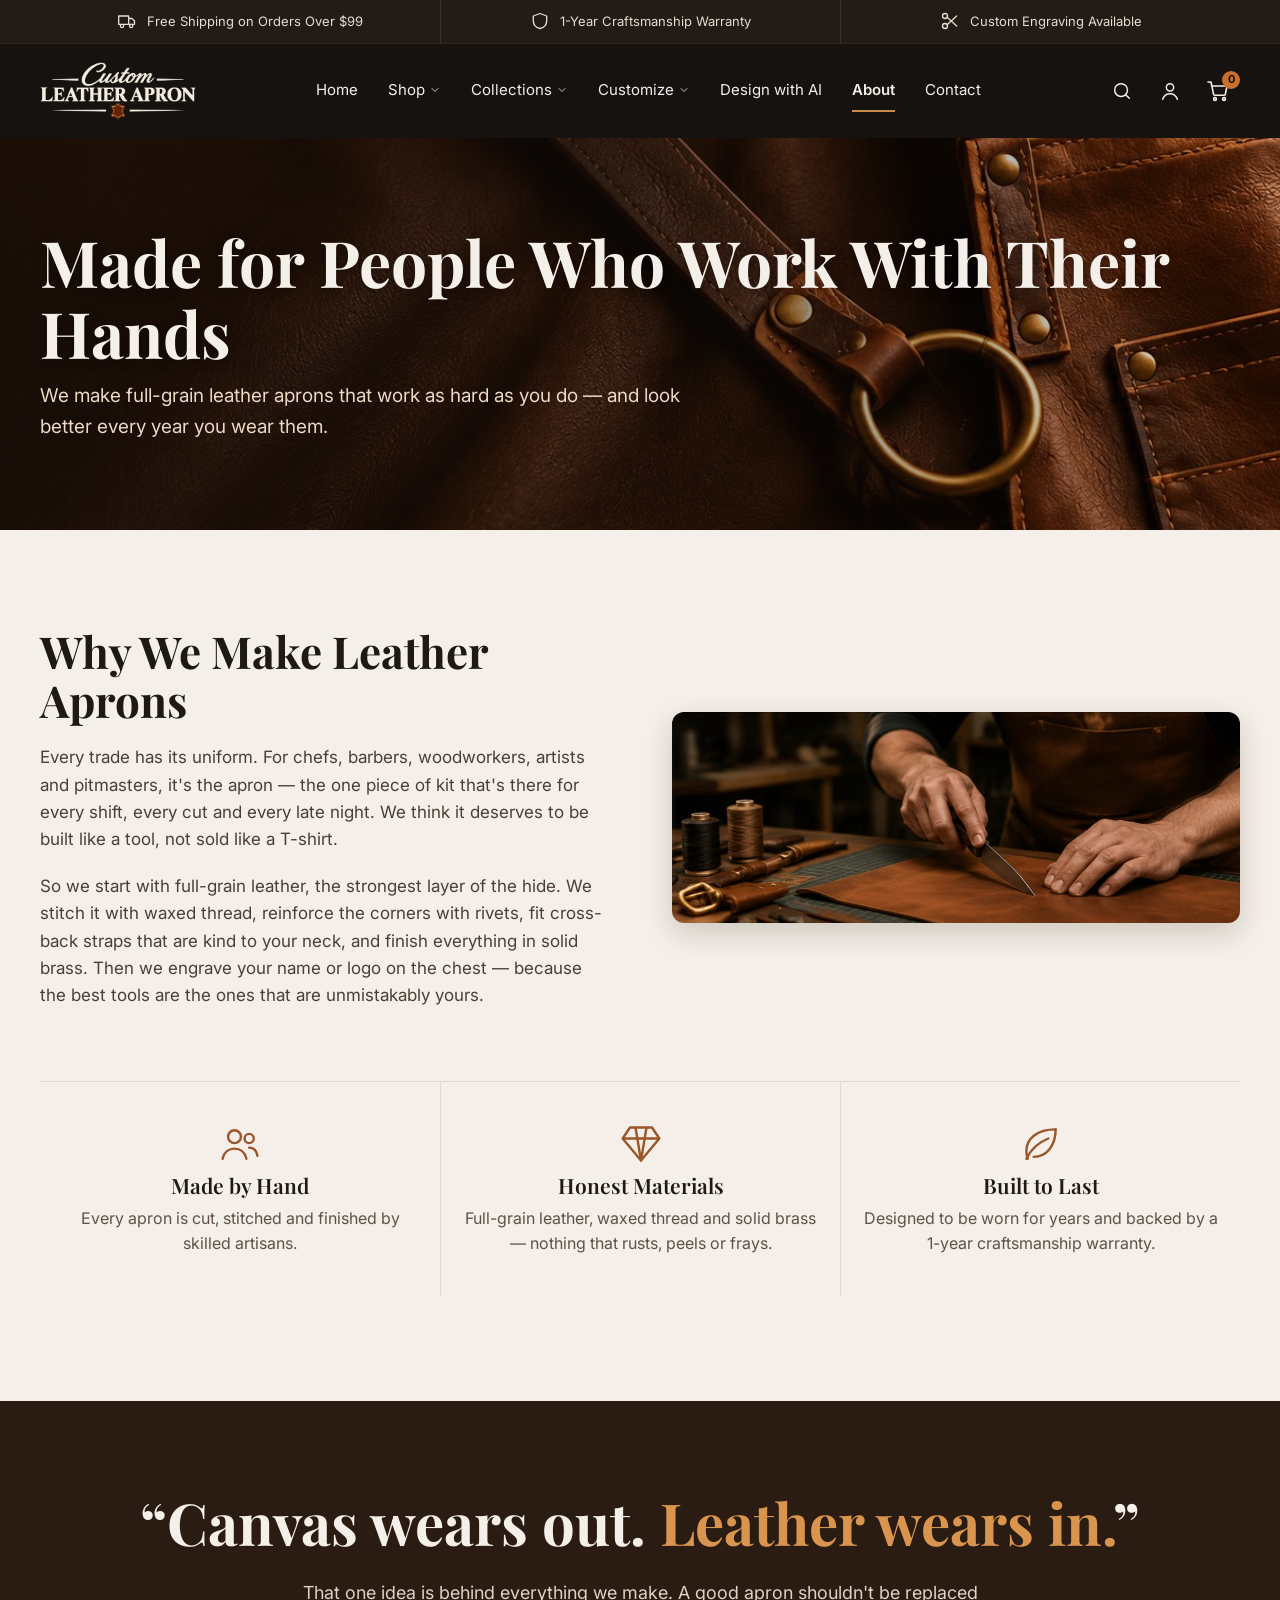
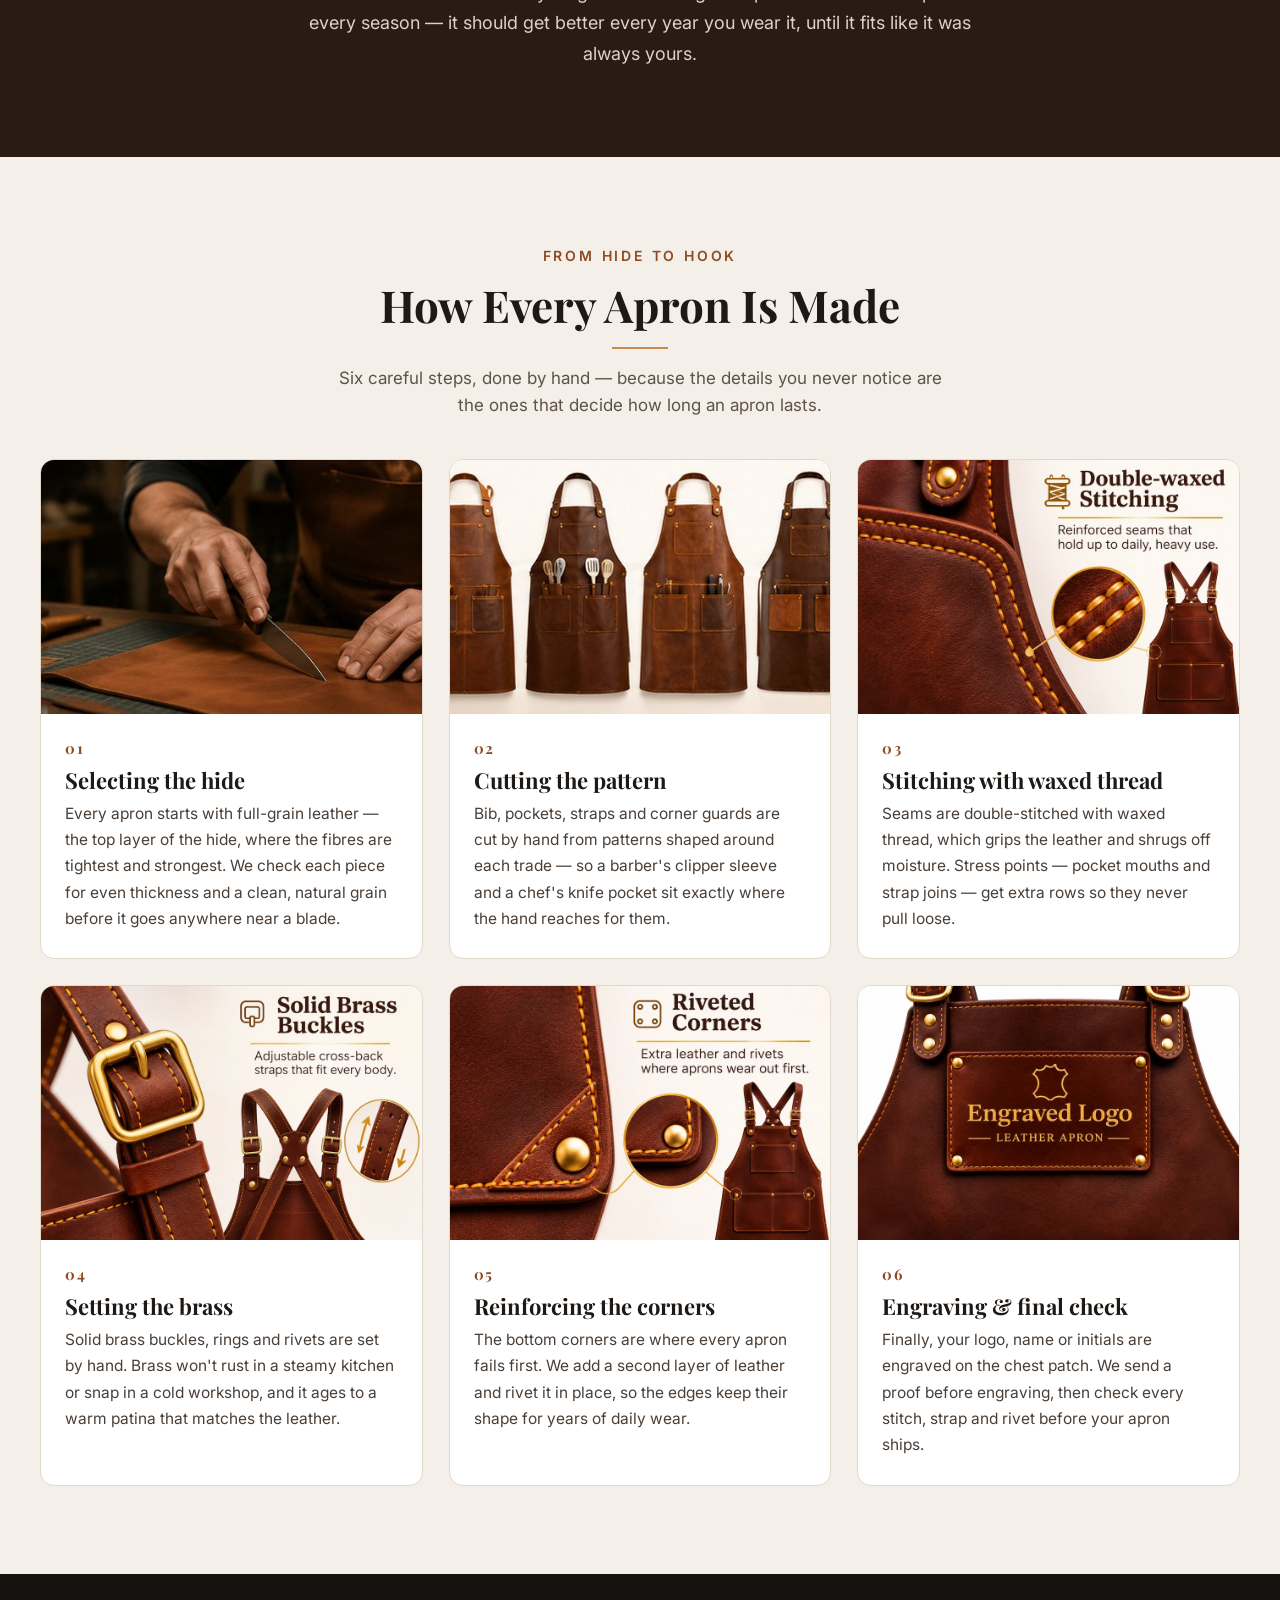
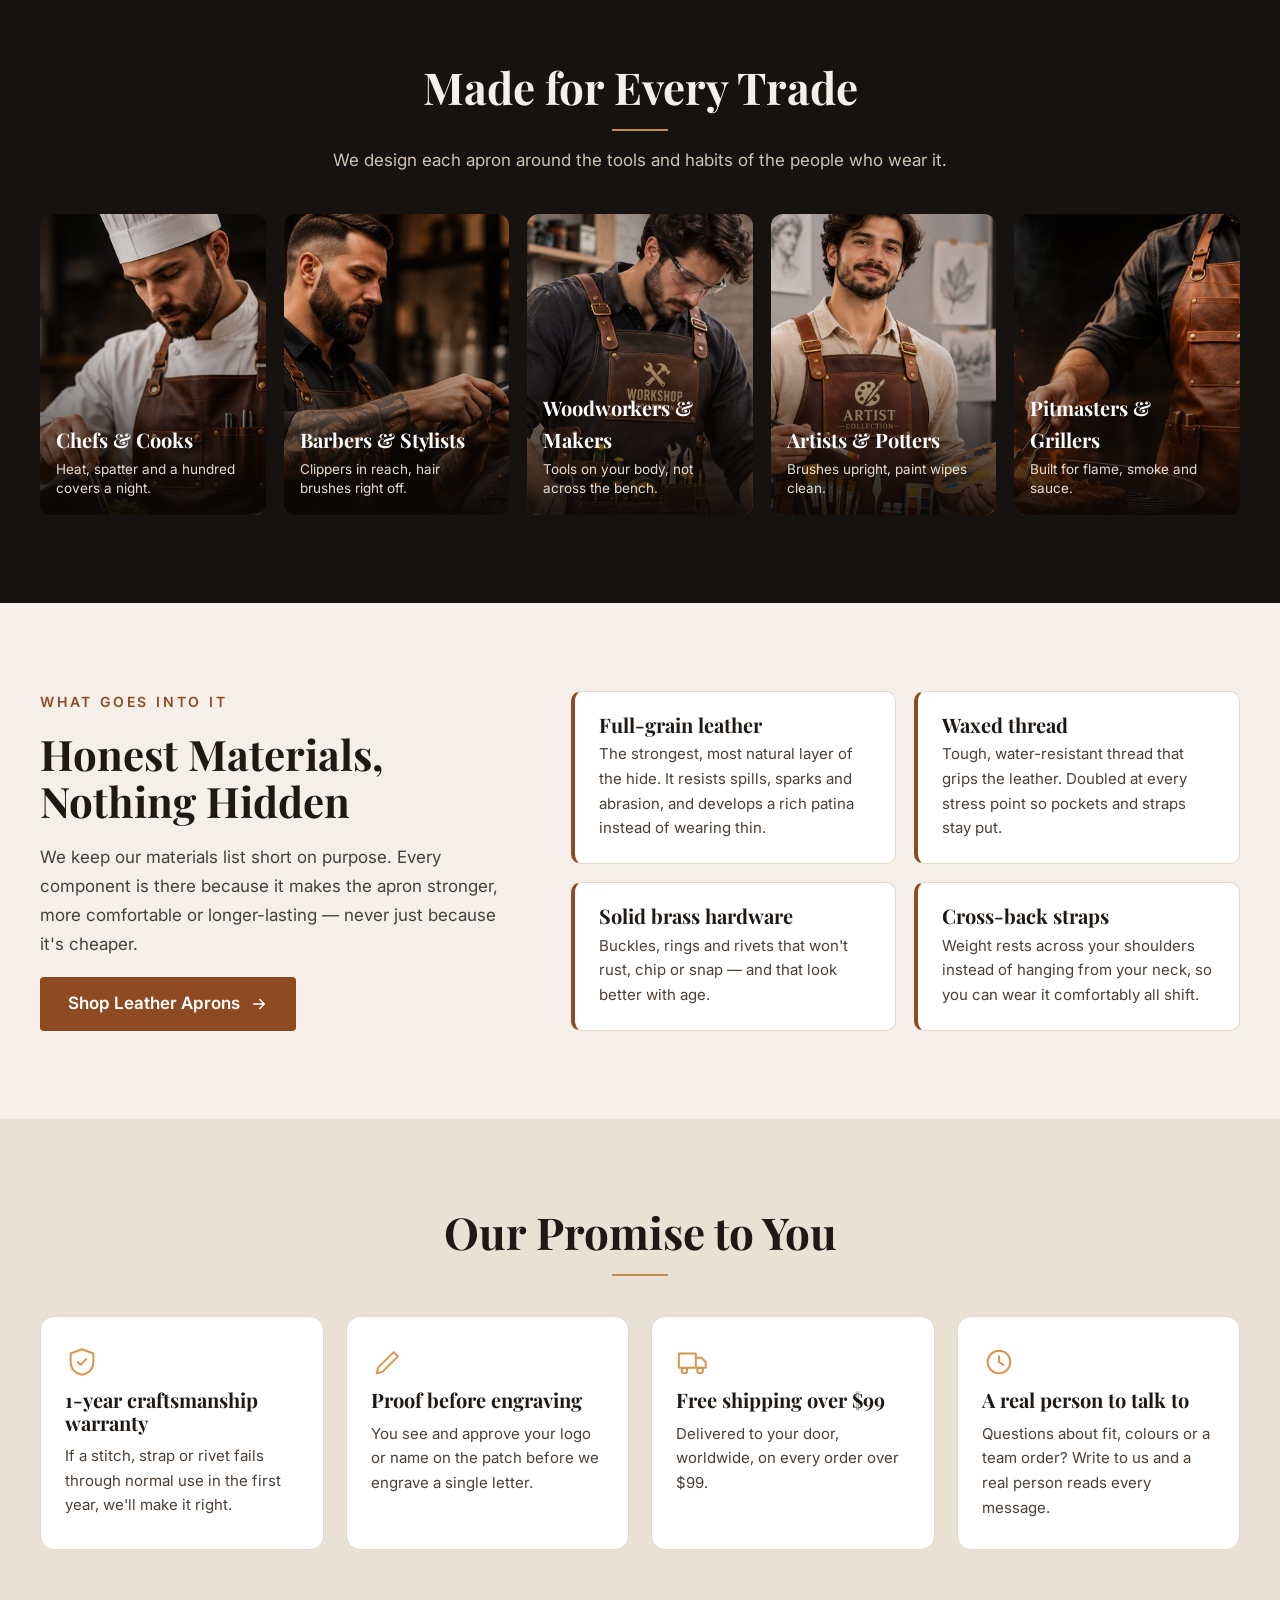
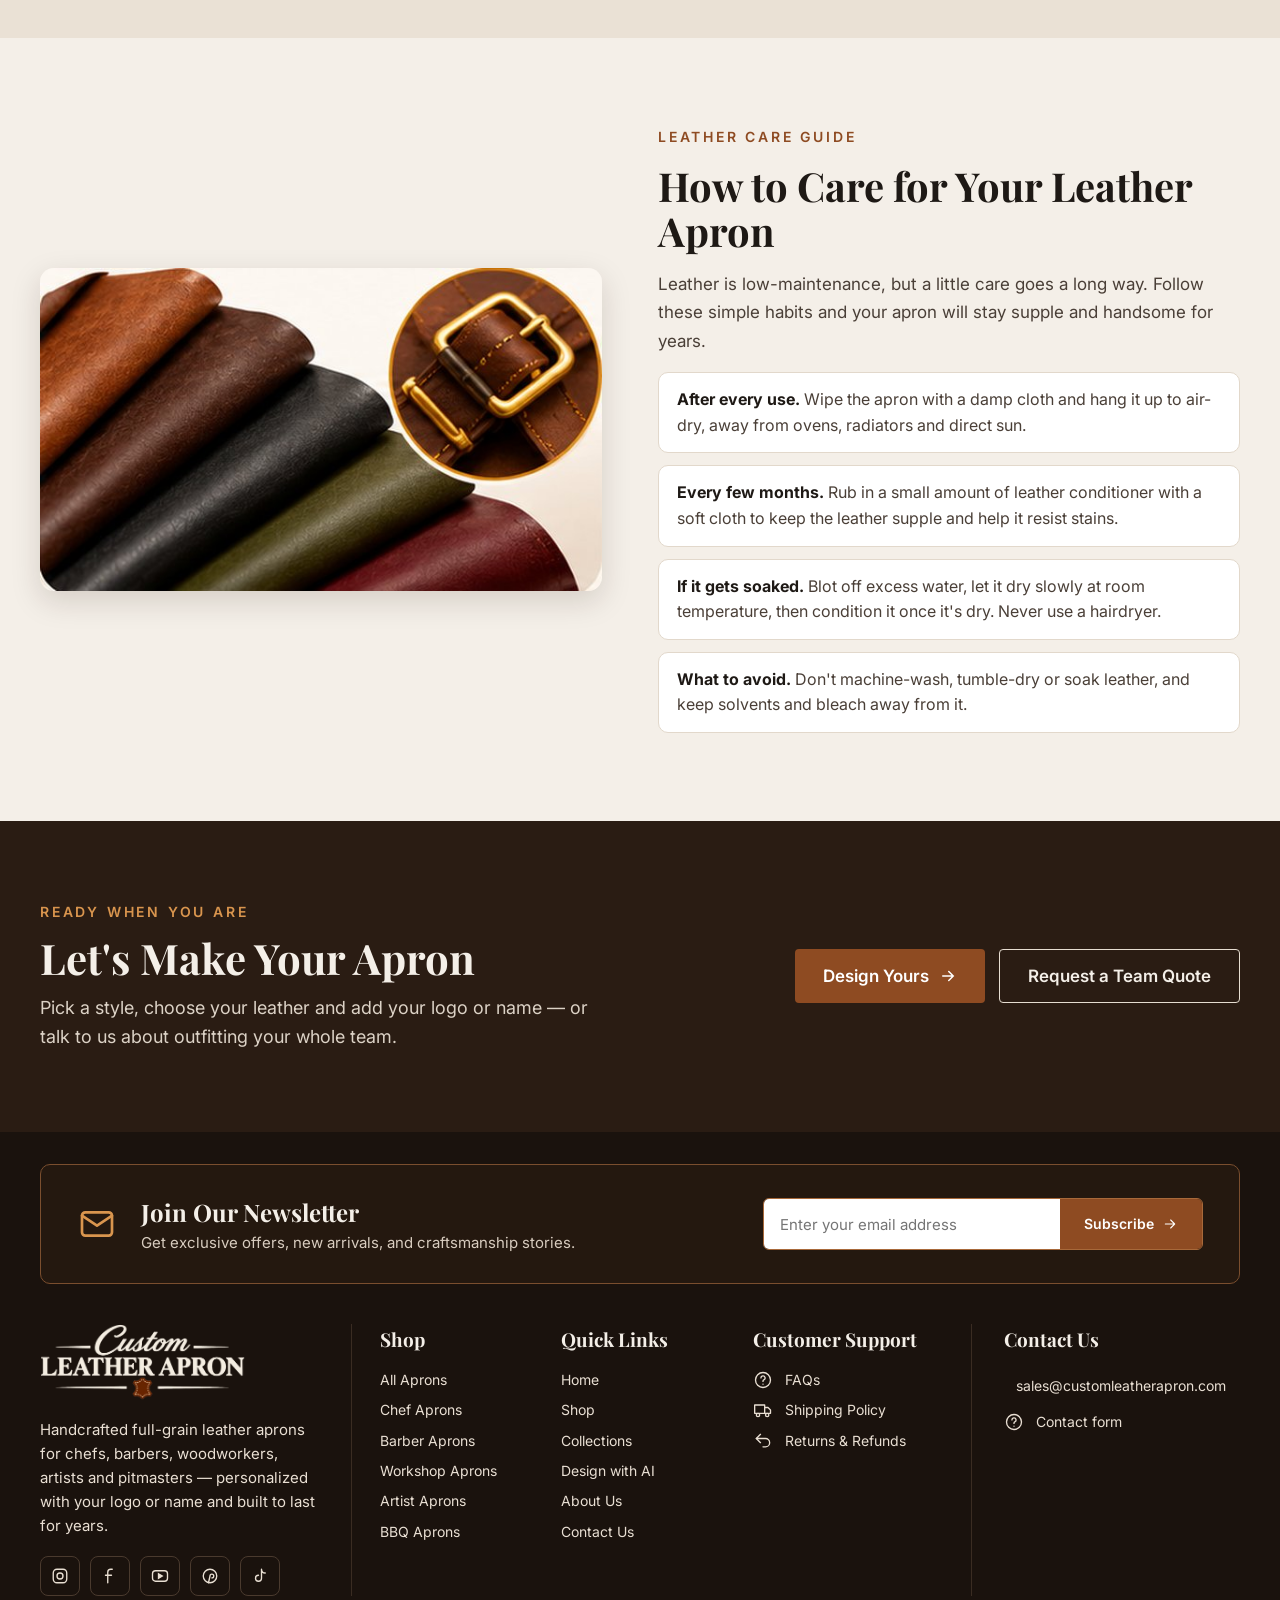
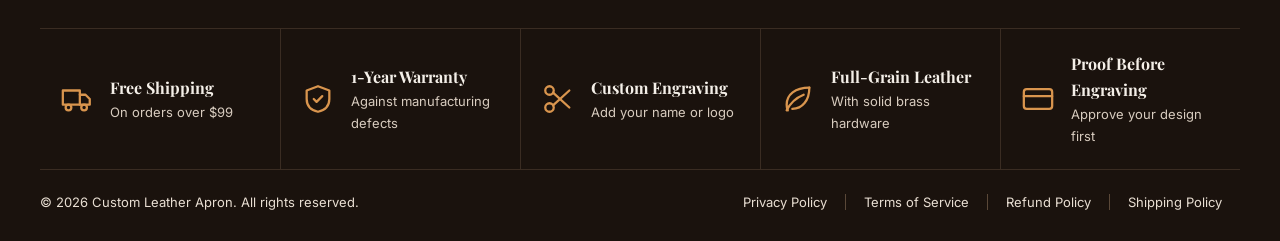
==== commit 783ba4a5: "Merchant Center compliance: remove unverified reviews, customer count, bestseller tags, placeholder " ====
--- a/about.html
+++ b/about.html
@@ -30,8 +30,8 @@
 <!-- seo:end -->
 <link rel="preconnect" href="https://fonts.googleapis.com">
 <link href="https://fonts.googleapis.com/css2?family=Playfair+Display:wght@600;700&family=Inter:wght@400;500;600;700&display=swap" rel="stylesheet">
-<link rel="stylesheet" href="assets/styles.css?v=1795697156">
-<script src="assets/site.js?v=1795697156" defer></script>
+<link rel="stylesheet" href="assets/styles.css?v=1795698671">
+<script src="assets/site.js?v=1795698671" defer></script>
 </head>
 <body data-page="about">
 <div id="site-header"></div>
--- a/assets/styles.css
+++ b/assets/styles.css
@@ -945,3 +945,5 @@
   .ai-grid>section:nth-child(3){flex-basis:100%!important}
 }
 @media (max-width:600px){.hues .wrap{padding-left:0;padding-right:0}.hues .section-title,.hues .wrap>div:last-child{padding-left:16px;padding-right:16px}.hue-grid{margin:0!important;padding-left:16px!important;scroll-padding-left:16px}.hue-card:last-child{margin-right:16px}}
+.contact-cards.two{grid-template-columns:repeat(2,minmax(0,1fr));max-width:900px}
+@media (max-width:600px){.contact-cards.two{grid-template-columns:1fr}}
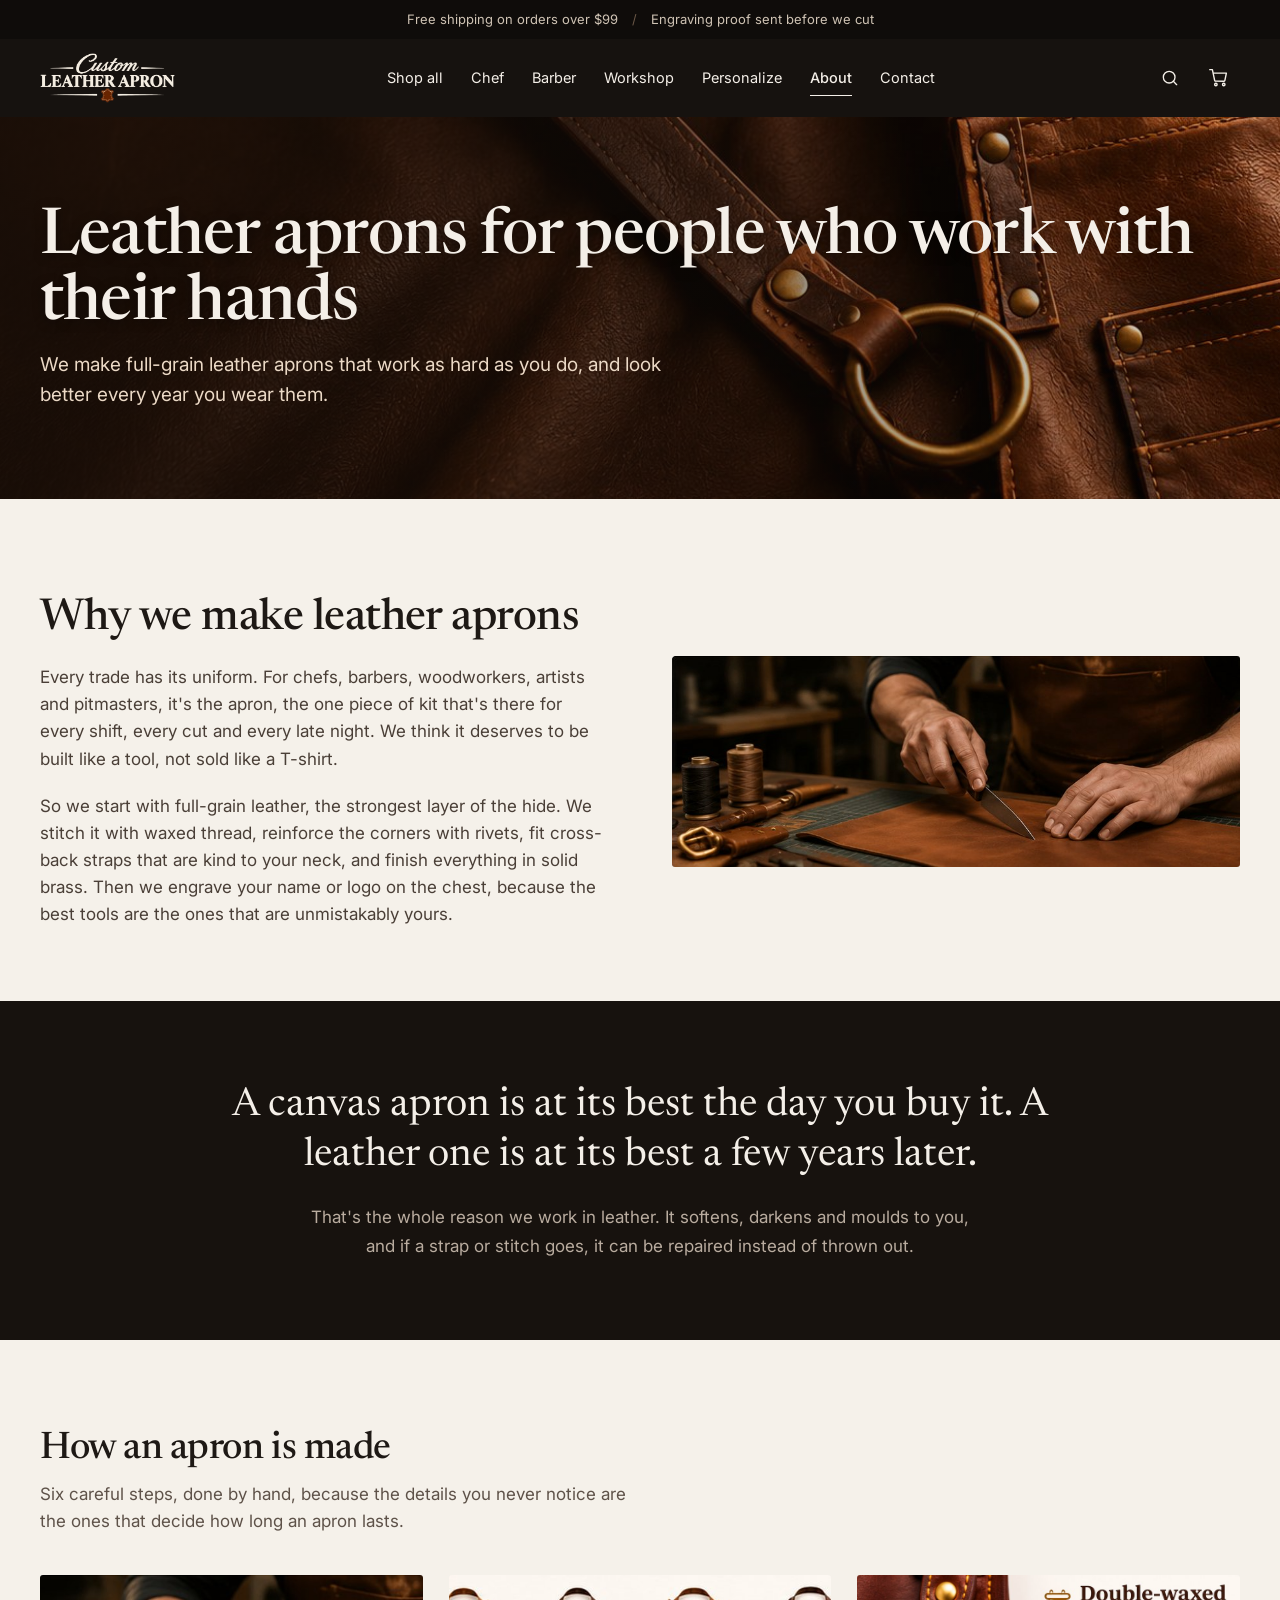
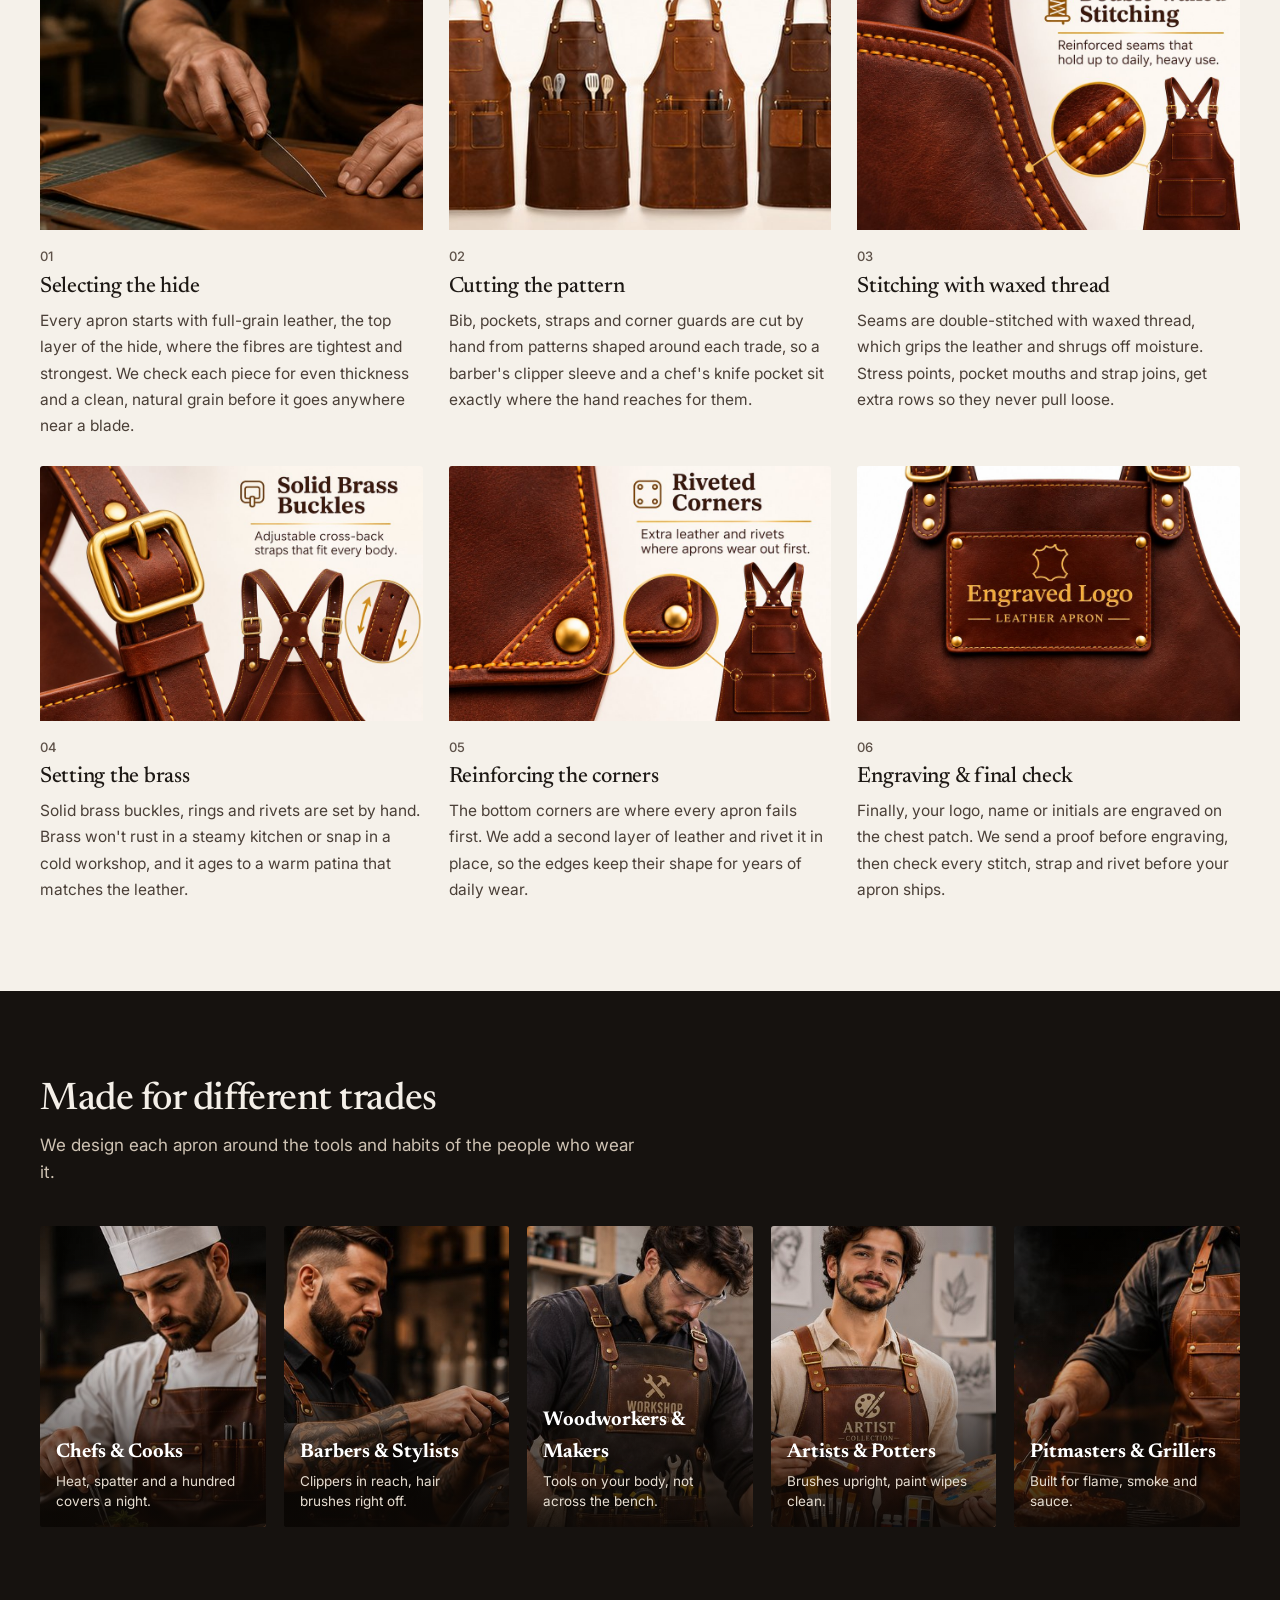
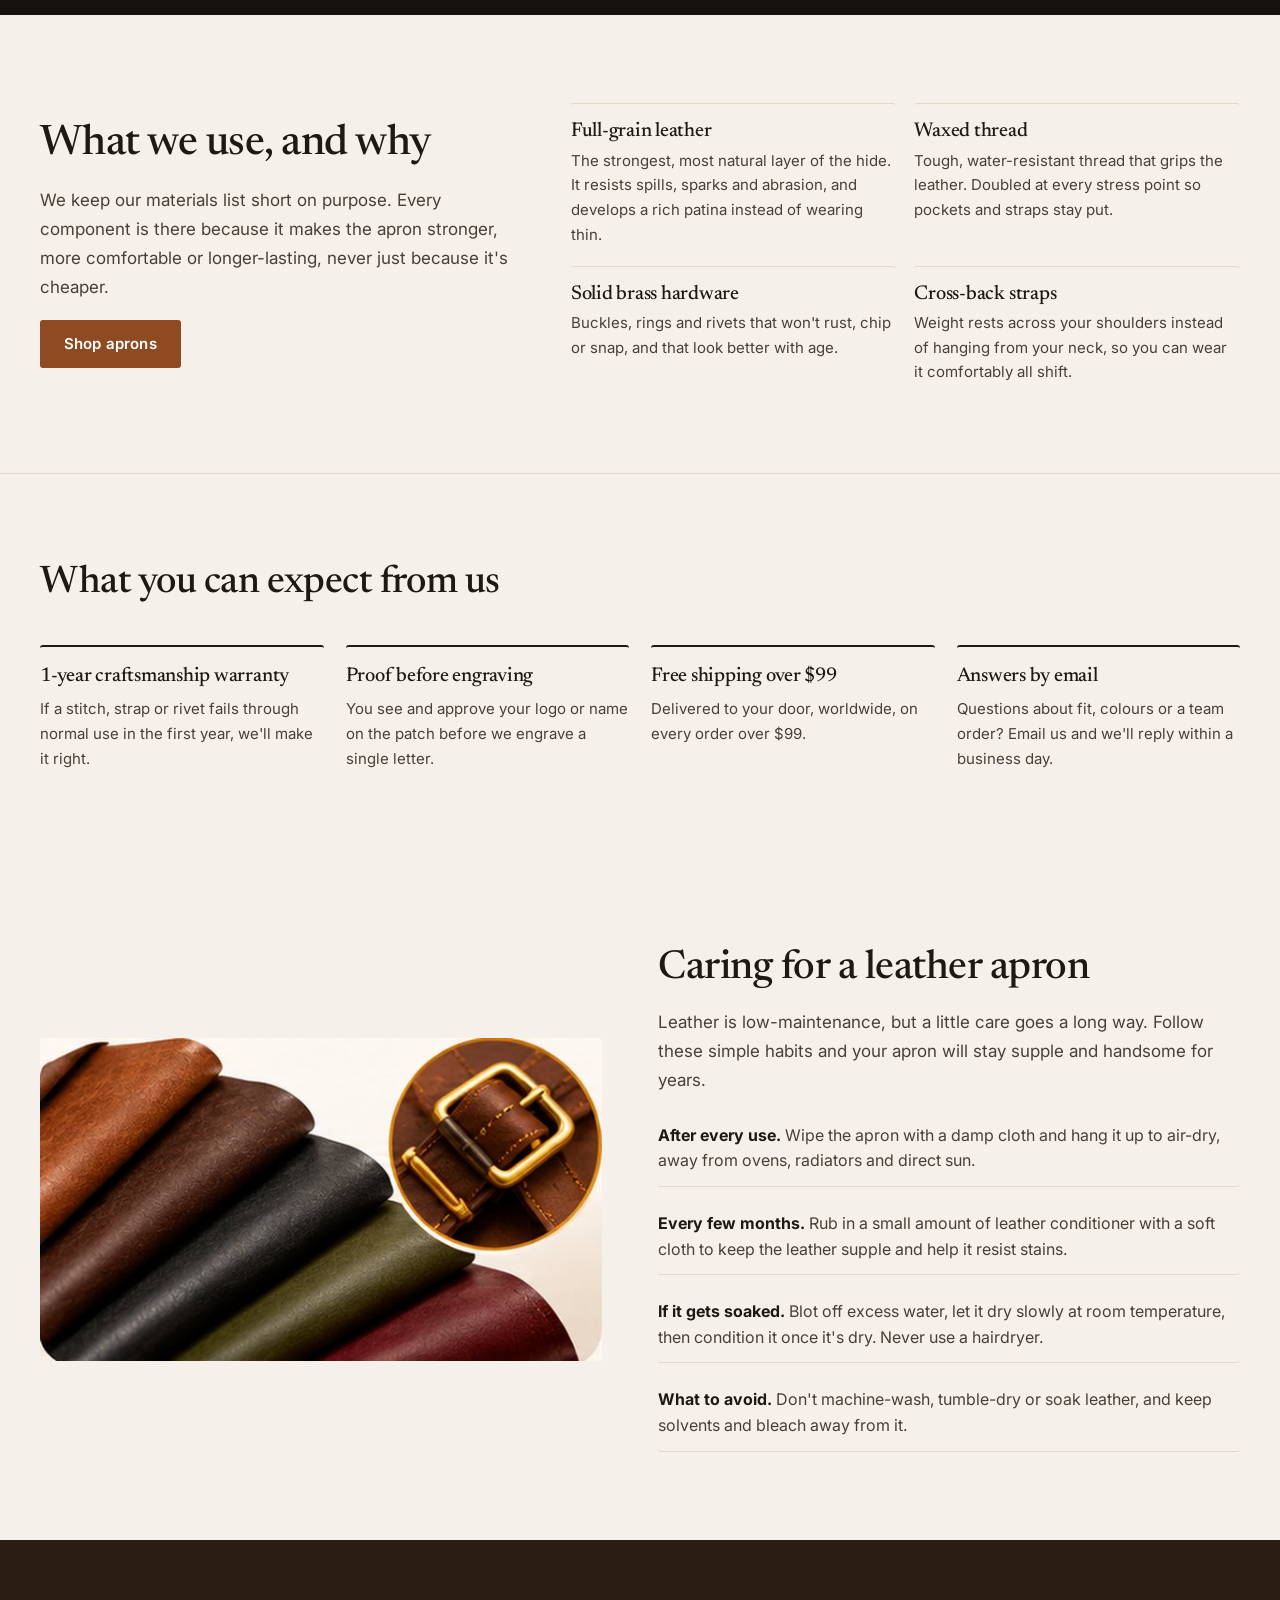
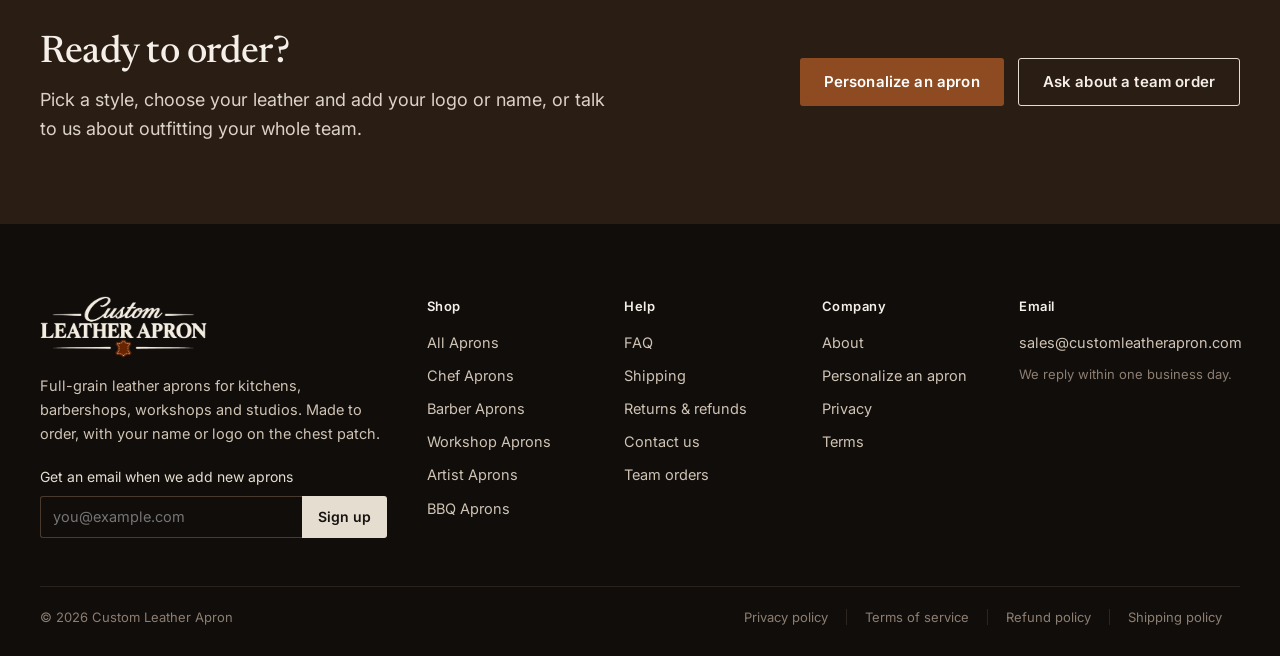
==== commit 440d163d: "Redesign: quieter editorial look, honest Personalize page, plain copy - Remove marquee, eyebrows, ic" ====
--- a/about.html
+++ b/about.html
@@ -4,20 +4,20 @@
 <meta charset="utf-8">
 <meta name="viewport" content="width=device-width, initial-scale=1">
 <!-- seo:start -->
-<title>About Us — Handcrafted Leather Aprons Made to Last</title>
-<meta name="description" content="We make full-grain leather aprons for people who work with their hands — hand-stitched, finished in solid brass and personalized with your logo or name.">
+<title>About Us | Handcrafted Leather Aprons Made to Last</title>
+<meta name="description" content="We make full-grain leather aprons for people who work with their hands, hand-stitched, finished in solid brass and personalized with your logo or name.">
 <meta name="robots" content="index, follow">
 <link rel="canonical" href="https://dawoodali110.github.io/custom-leather-apron/about.html">
 <meta property="og:site_name" content="Custom Leather Apron">
 <meta property="og:type" content="website">
-<meta property="og:title" content="About Us — Handcrafted Leather Aprons Made to Last">
-<meta property="og:description" content="We make full-grain leather aprons for people who work with their hands — hand-stitched, finished in solid brass and personalized with your logo or name.">
+<meta property="og:title" content="About Us | Handcrafted Leather Aprons Made to Last">
+<meta property="og:description" content="We make full-grain leather aprons for people who work with their hands, hand-stitched, finished in solid brass and personalized with your logo or name.">
 <meta property="og:url" content="https://dawoodali110.github.io/custom-leather-apron/about.html">
 <meta property="og:image" content="https://dawoodali110.github.io/custom-leather-apron/assets/img/hero-banner.jpg">
 <meta property="og:locale" content="en_US">
 <meta name="twitter:card" content="summary_large_image">
-<meta name="twitter:title" content="About Us — Handcrafted Leather Aprons Made to Last">
-<meta name="twitter:description" content="We make full-grain leather aprons for people who work with their hands — hand-stitched, finished in solid brass and personalized with your logo or name.">
+<meta name="twitter:title" content="About Us | Handcrafted Leather Aprons Made to Last">
+<meta name="twitter:description" content="We make full-grain leather aprons for people who work with their hands, hand-stitched, finished in solid brass and personalized with your logo or name.">
 <meta name="twitter:image" content="https://dawoodali110.github.io/custom-leather-apron/assets/img/hero-banner.jpg">
 <meta name="theme-color" content="#16120F">
 <link rel="icon" href="favicon.ico" sizes="any">
@@ -29,9 +29,11 @@
 <script type="application/ld+json">{"@context": "https://schema.org", "@type": "BreadcrumbList", "itemListElement": [{"@type": "ListItem", "position": 1, "name": "Home", "item": "https://dawoodali110.github.io/custom-leather-apron/"}, {"@type": "ListItem", "position": 2, "name": "About", "item": "https://dawoodali110.github.io/custom-leather-apron/about.html"}]}</script>
 <!-- seo:end -->
 <link rel="preconnect" href="https://fonts.googleapis.com">
-<link href="https://fonts.googleapis.com/css2?family=Playfair+Display:wght@600;700&family=Inter:wght@400;500;600;700&display=swap" rel="stylesheet">
-<link rel="stylesheet" href="assets/styles.css?v=1795698671">
-<script src="assets/site.js?v=1795698671" defer></script>
+<link href="https://fonts.googleapis.com/css2?family=Newsreader:opsz,wght@6..72,400;6..72,500;6..72,600&family=Inter:wght@400;500;600;700&display=swap" rel="stylesheet">
+<link rel="stylesheet" href="assets/styles.css?v=1795705890">
+<script src="assets/config.js?v=1795705890" defer></script>
+<script src="assets/db.js?v=1795705890" defer></script>
+<script src="assets/site.js?v=1795705890" defer></script>
 </head>
 <body data-page="about">
 <div id="site-header"></div>
@@ -40,47 +42,40 @@
     <img src="assets/img/about-banner.jpg" alt="" aria-hidden="true" fetchpriority="high">
     <div>
       <div class="wrap" style="padding-top:88px;padding-bottom:88px">
-        <h1 style="font-size:clamp(44px,6vw,64px)">Made for People Who Work With Their Hands</h1>
-        <p style="margin:12px 0 0;color:#EBD9C6;font-size:19px;max-width:640px">We make full-grain leather aprons that work as hard as you do — and look better every year you wear them.</p>
+        <h1 style="font-size:clamp(44px,6vw,64px)">Leather aprons for people who work with their hands</h1>
+        <p style="margin:12px 0 0;color:#EBD9C6;font-size:19px;max-width:640px">We make full-grain leather aprons that work as hard as you do, and look better every year you wear them.</p>
       </div>
     </div>
   </section>
   <section class="wrap" style="padding-top:96px;padding-bottom:72px;display:flex;flex-wrap:wrap;gap:64px;align-items:center">
     <div style="flex:1 1 480px;min-width:0;display:flex;flex-direction:column;gap:20px">
-      <h2 style="font-size:44px">Why We Make Leather Aprons</h2>
-      <p style="margin:0;color:#4A3F37;font-size:17px">Every trade has its uniform. For chefs, barbers, woodworkers, artists and pitmasters, it's the apron — the one piece of kit that's there for every shift, every cut and every late night. We think it deserves to be built like a tool, not sold like a T-shirt.</p>
-      <p style="margin:0;color:#4A3F37;font-size:17px">So we start with full-grain leather, the strongest layer of the hide. We stitch it with waxed thread, reinforce the corners with rivets, fit cross-back straps that are kind to your neck, and finish everything in solid brass. Then we engrave your name or logo on the chest — because the best tools are the ones that are unmistakably yours.</p>
+      <h2 style="font-size:44px">Why we make leather aprons</h2>
+      <p style="margin:0;color:#4A3F37;font-size:17px">Every trade has its uniform. For chefs, barbers, woodworkers, artists and pitmasters, it's the apron, the one piece of kit that's there for every shift, every cut and every late night. We think it deserves to be built like a tool, not sold like a T-shirt.</p>
+      <p style="margin:0;color:#4A3F37;font-size:17px">So we start with full-grain leather, the strongest layer of the hide. We stitch it with waxed thread, reinforce the corners with rivets, fit cross-back straps that are kind to your neck, and finish everything in solid brass. Then we engrave your name or logo on the chest, because the best tools are the ones that are unmistakably yours.</p>
     </div>
     <div class="about-photo"><img src="assets/img/about-craft.jpg" alt="Leatherworker hand-cutting a piece of full-grain leather with a knife at a workbench, with waxed thread and brass buckles nearby" loading="lazy" width="877" height="326"></div>
-  </section>
-  <section class="wrap" style="padding-bottom:104px">
-    <div style="display:grid;grid-template-columns:repeat(auto-fit,minmax(260px,1fr));border-top:1px solid var(--line)">
-      <div class="feature"><svg aria-hidden="true" width="44" height="44" viewBox="0 0 24 24" fill="none" stroke="#9A5528" stroke-width="1.3" stroke-linecap="round"><circle cx="9" cy="8" r="3.5"/><path d="M2.5 20c.8-3.5 3.4-5.5 6.5-5.5s5.7 2 6.5 5.5"/><circle cx="17" cy="9" r="2.5"/><path d="M17 14c2.3 0 4 1.6 4.5 4.5"/></svg><h3>Made by Hand</h3><div>Every apron is cut, stitched and finished by skilled artisans.</div></div>
-      <div class="feature"><svg aria-hidden="true" width="44" height="44" viewBox="0 0 24 24" fill="none" stroke="#9A5528" stroke-width="1.3" stroke-linejoin="round"><path d="M6 3h12l4 6-10 12L2 9z"/><path d="M2 9h20M9 3l3 18 3-18"/></svg><h3>Honest Materials</h3><div>Full-grain leather, waxed thread and solid brass — nothing that rusts, peels or frays.</div></div>
-      <div class="feature"><svg aria-hidden="true" width="44" height="44" viewBox="0 0 24 24" fill="none" stroke="#9A5528" stroke-width="1.3" stroke-linecap="round" stroke-linejoin="round"><path d="M20 4C10 4 4 9 4 16c0 1.5.3 2.8.8 4"/><path d="M20 4c0 9-5 15-12 15"/><path d="M4 20c3-6 7-9 12-11"/></svg><h3>Built to Last</h3><div>Designed to be worn for years and backed by a 1-year craftsmanship warranty.</div></div>
-    </div>
   </section>
 
   <!-- Manifesto -->
   <section class="manifesto">
     <div class="wrap">
-      <p class="quote">“Canvas wears out. <span>Leather wears in.</span>”</p>
-      <p class="quote-sub">That one idea is behind everything we make. A good apron shouldn't be replaced every season — it should get better every year you wear it, until it fits like it was always yours.</p>
+      <p class="quote">A canvas apron is at its best the day you buy it. A leather one is at its best a few years later.</p>
+      <p class="quote-sub">That's the whole reason we work in leather. It softens, darkens and moulds to you, and if a strap or stitch goes, it can be repaired instead of thrown out.</p>
     </div>
   </section>
 
   <!-- Process -->
   <section class="section">
     <div class="wrap">
-      <div class="section-title"><div class="eyebrow" style="color:#8E4B22;margin-bottom:12px">From hide to hook</div><h2>How Every Apron Is Made</h2><div class="rule"></div><p class="section-lede">Six careful steps, done by hand — because the details you never notice are the ones that decide how long an apron lasts.</p></div>
-      <div class="proc-grid"><article class="proc"><img src="assets/img/about-craft.jpg" alt="Leatherworker cutting a piece of full-grain leather by hand" loading="lazy"><div class="proc-body"><span class="proc-num">01</span><h3>Selecting the hide</h3><p>Every apron starts with full-grain leather — the top layer of the hide, where the fibres are tightest and strongest. We check each piece for even thickness and a clean, natural grain before it goes anywhere near a blade.</p></div></article><article class="proc"><img src="assets/img/step-1.jpg" alt="Four leather aprons in different trade styles laid side by side" loading="lazy"><div class="proc-body"><span class="proc-num">02</span><h3>Cutting the pattern</h3><p>Bib, pockets, straps and corner guards are cut by hand from patterns shaped around each trade — so a barber&#x27;s clipper sleeve and a chef&#x27;s knife pocket sit exactly where the hand reaches for them.</p></div></article><article class="proc"><img class="closeup" src="assets/img/detail-stitch.jpg" alt="Close-up of double-waxed stitching on a leather apron seam" loading="lazy"><div class="proc-body"><span class="proc-num">03</span><h3>Stitching with waxed thread</h3><p>Seams are double-stitched with waxed thread, which grips the leather and shrugs off moisture. Stress points — pocket mouths and strap joins — get extra rows so they never pull loose.</p></div></article><article class="proc"><img class="closeup" src="assets/img/detail-buckle.jpg" alt="Solid brass buckle on an adjustable leather cross-back strap" loading="lazy"><div class="proc-body"><span class="proc-num">04</span><h3>Setting the brass</h3><p>Solid brass buckles, rings and rivets are set by hand. Brass won&#x27;t rust in a steamy kitchen or snap in a cold workshop, and it ages to a warm patina that matches the leather.</p></div></article><article class="proc"><img class="closeup" src="assets/img/detail-corner.jpg" alt="Riveted leather corner reinforcement on an apron hem" loading="lazy"><div class="proc-body"><span class="proc-num">05</span><h3>Reinforcing the corners</h3><p>The bottom corners are where every apron fails first. We add a second layer of leather and rivet it in place, so the edges keep their shape for years of daily wear.</p></div></article><article class="proc"><img src="assets/img/detail-patch.jpg" alt="Gold engraved logo on a riveted leather chest patch" loading="lazy"><div class="proc-body"><span class="proc-num">06</span><h3>Engraving & final check</h3><p>Finally, your logo, name or initials are engraved on the chest patch. We send a proof before engraving, then check every stitch, strap and rivet before your apron ships.</p></div></article></div>
+      <div class="section-title"><h2>How an apron is made</h2><p class="section-lede">Six careful steps, done by hand, because the details you never notice are the ones that decide how long an apron lasts.</p></div>
+      <div class="proc-grid"><article class="proc"><img src="assets/img/about-craft.jpg" alt="Leatherworker cutting a piece of full-grain leather by hand" loading="lazy"><div class="proc-body"><span class="proc-num">01</span><h3>Selecting the hide</h3><p>Every apron starts with full-grain leather, the top layer of the hide, where the fibres are tightest and strongest. We check each piece for even thickness and a clean, natural grain before it goes anywhere near a blade.</p></div></article><article class="proc"><img src="assets/img/step-1.jpg" alt="Four leather aprons in different trade styles laid side by side" loading="lazy"><div class="proc-body"><span class="proc-num">02</span><h3>Cutting the pattern</h3><p>Bib, pockets, straps and corner guards are cut by hand from patterns shaped around each trade, so a barber&#x27;s clipper sleeve and a chef&#x27;s knife pocket sit exactly where the hand reaches for them.</p></div></article><article class="proc"><img class="closeup" src="assets/img/detail-stitch.jpg" alt="Close-up of double-waxed stitching on a leather apron seam" loading="lazy"><div class="proc-body"><span class="proc-num">03</span><h3>Stitching with waxed thread</h3><p>Seams are double-stitched with waxed thread, which grips the leather and shrugs off moisture. Stress points, pocket mouths and strap joins, get extra rows so they never pull loose.</p></div></article><article class="proc"><img class="closeup" src="assets/img/detail-buckle.jpg" alt="Solid brass buckle on an adjustable leather cross-back strap" loading="lazy"><div class="proc-body"><span class="proc-num">04</span><h3>Setting the brass</h3><p>Solid brass buckles, rings and rivets are set by hand. Brass won&#x27;t rust in a steamy kitchen or snap in a cold workshop, and it ages to a warm patina that matches the leather.</p></div></article><article class="proc"><img class="closeup" src="assets/img/detail-corner.jpg" alt="Riveted leather corner reinforcement on an apron hem" loading="lazy"><div class="proc-body"><span class="proc-num">05</span><h3>Reinforcing the corners</h3><p>The bottom corners are where every apron fails first. We add a second layer of leather and rivet it in place, so the edges keep their shape for years of daily wear.</p></div></article><article class="proc"><img src="assets/img/detail-patch.jpg" alt="Gold engraved logo on a riveted leather chest patch" loading="lazy"><div class="proc-body"><span class="proc-num">06</span><h3>Engraving & final check</h3><p>Finally, your logo, name or initials are engraved on the chest patch. We send a proof before engraving, then check every stitch, strap and rivet before your apron ships.</p></div></article></div>
     </div>
   </section>
 
   <!-- Who for -->
   <section class="trades-sec">
     <div class="wrap">
-      <div class="section-title"><h2>Made for Every Trade</h2><div class="rule"></div><p class="section-lede" style="color:#CFC3B4">We design each apron around the tools and habits of the people who wear it.</p></div>
+      <div class="section-title"><h2>Made for different trades</h2><p class="section-lede" style="color:#CFC3B4">We design each apron around the tools and habits of the people who wear it.</p></div>
       <div class="trade-grid"><a class="trade" href="shop.html?cat=chef"><img src="assets/img/tile-chef.jpg" alt="" loading="lazy"><span><b>Chefs &amp; Cooks</b><small>Heat, spatter and a hundred covers a night.</small></span></a><a class="trade" href="shop.html?cat=barber"><img src="assets/img/tile-barber.jpg" alt="" loading="lazy"><span><b>Barbers &amp; Stylists</b><small>Clippers in reach, hair brushes right off.</small></span></a><a class="trade" href="shop.html?cat=workshop"><img src="assets/img/tile-workshop.jpg" alt="" loading="lazy"><span><b>Woodworkers &amp; Makers</b><small>Tools on your body, not across the bench.</small></span></a><a class="trade" href="shop.html?cat=artist"><img src="assets/img/tile-artist.jpg" alt="" loading="lazy"><span><b>Artists &amp; Potters</b><small>Brushes upright, paint wipes clean.</small></span></a><a class="trade" href="shop.html?cat=bbq"><img src="assets/img/tile-bbq.jpg" alt="" loading="lazy"><span><b>Pitmasters &amp; Grillers</b><small>Built for flame, smoke and sauce.</small></span></a></div>
     </div>
   </section>
@@ -89,20 +84,19 @@
   <section class="section">
     <div class="wrap mat-wrap">
       <div class="mat-intro">
-        <div class="eyebrow" style="color:#8E4B22">What goes into it</div>
-        <h2>Honest Materials, Nothing Hidden</h2>
-        <p>We keep our materials list short on purpose. Every component is there because it makes the apron stronger, more comfortable or longer-lasting — never just because it's cheaper.</p>
-        <a class="btn btn-primary" href="shop.html">Shop Leather Aprons <svg aria-hidden="true" width="18" height="18" viewBox="0 0 24 24" fill="none" stroke="currentColor" stroke-width="2" stroke-linecap="round"><path d="M5 12h14M13 6l6 6-6 6"/></svg></a>
+        <h2>What we use, and why</h2>
+        <p>We keep our materials list short on purpose. Every component is there because it makes the apron stronger, more comfortable or longer-lasting, never just because it's cheaper.</p>
+        <a class="btn btn-primary" href="shop.html">Shop aprons</a>
       </div>
-      <div class="mat-grid"><div class="mat"><h3>Full-grain leather</h3><p>The strongest, most natural layer of the hide. It resists spills, sparks and abrasion, and develops a rich patina instead of wearing thin.</p></div><div class="mat"><h3>Waxed thread</h3><p>Tough, water-resistant thread that grips the leather. Doubled at every stress point so pockets and straps stay put.</p></div><div class="mat"><h3>Solid brass hardware</h3><p>Buckles, rings and rivets that won&#x27;t rust, chip or snap — and that look better with age.</p></div><div class="mat"><h3>Cross-back straps</h3><p>Weight rests across your shoulders instead of hanging from your neck, so you can wear it comfortably all shift.</p></div></div>
+      <div class="mat-grid"><div class="mat"><h3>Full-grain leather</h3><p>The strongest, most natural layer of the hide. It resists spills, sparks and abrasion, and develops a rich patina instead of wearing thin.</p></div><div class="mat"><h3>Waxed thread</h3><p>Tough, water-resistant thread that grips the leather. Doubled at every stress point so pockets and straps stay put.</p></div><div class="mat"><h3>Solid brass hardware</h3><p>Buckles, rings and rivets that won&#x27;t rust, chip or snap, and that look better with age.</p></div><div class="mat"><h3>Cross-back straps</h3><p>Weight rests across your shoulders instead of hanging from your neck, so you can wear it comfortably all shift.</p></div></div>
     </div>
   </section>
 
   <!-- Promise -->
   <section class="promise-sec">
     <div class="wrap">
-      <div class="section-title"><h2>Our Promise to You</h2><div class="rule"></div></div>
-      <div class="promise-grid"><div class="promise"><svg aria-hidden="true" width="34" height="34" viewBox="0 0 24 24" fill="none" stroke="#D9954E" stroke-width="1.4" stroke-linecap="round" stroke-linejoin="round"><path d="M12 3l8 3v6c0 5-3.5 8-8 9-4.5-1-8-4-8-9V6z M9 12l2 2 4-4"/></svg><h3>1-year craftsmanship warranty</h3><p>If a stitch, strap or rivet fails through normal use in the first year, we&#x27;ll make it right.</p></div><div class="promise"><svg aria-hidden="true" width="34" height="34" viewBox="0 0 24 24" fill="none" stroke="#D9954E" stroke-width="1.4" stroke-linecap="round" stroke-linejoin="round"><path d="M4 20l4-1 11-11-3-3L5 16z"/></svg><h3>Proof before engraving</h3><p>You see and approve your logo or name on the patch before we engrave a single letter.</p></div><div class="promise"><svg aria-hidden="true" width="34" height="34" viewBox="0 0 24 24" fill="none" stroke="#D9954E" stroke-width="1.4" stroke-linecap="round" stroke-linejoin="round"><path d="M2 6h12v10H2z M14 9h4l3 3v4h-7 M8 18a2 2 0 1 1-4 0 2 2 0 0 1 4 0z M19 18a2 2 0 1 1-4 0 2 2 0 0 1 4 0z"/></svg><h3>Free shipping over $99</h3><p>Delivered to your door, worldwide, on every order over $99.</p></div><div class="promise"><svg aria-hidden="true" width="34" height="34" viewBox="0 0 24 24" fill="none" stroke="#D9954E" stroke-width="1.4" stroke-linecap="round" stroke-linejoin="round"><path d="M4 12a8 8 0 1 0 16 0 8 8 0 1 0-16 0 M12 8v4l3 2"/></svg><h3>A real person to talk to</h3><p>Questions about fit, colours or a team order? Write to us and a real person reads every message.</p></div></div>
+      <div class="section-title"><h2>What you can expect from us</h2></div>
+      <div class="promise-grid"><div class="promise"><h3>1-year craftsmanship warranty</h3><p>If a stitch, strap or rivet fails through normal use in the first year, we&#x27;ll make it right.</p></div><div class="promise"><h3>Proof before engraving</h3><p>You see and approve your logo or name on the patch before we engrave a single letter.</p></div><div class="promise"><h3>Free shipping over $99</h3><p>Delivered to your door, worldwide, on every order over $99.</p></div><div class="promise"><h3>Answers by email</h3><p>Questions about fit, colours or a team order? Email us and we'll reply within a business day.</p></div></div>
     </div>
   </section>
 
@@ -111,8 +105,7 @@
     <div class="wrap care-wrap">
       <img src="assets/img/step-2.jpg" alt="Swatches of full-grain leather in brown, black, olive and burgundy with a brass buckle" loading="lazy">
       <div>
-        <div class="eyebrow" style="color:#8E4B22">Leather care guide</div>
-        <h2>How to Care for Your Leather Apron</h2>
+        <h2>Caring for a leather apron</h2>
         <p>Leather is low-maintenance, but a little care goes a long way. Follow these simple habits and your apron will stay supple and handsome for years.</p>
         <ul class="care-list"><li><b>After every use.</b> Wipe the apron with a damp cloth and hang it up to air-dry, away from ovens, radiators and direct sun.</li><li><b>Every few months.</b> Rub in a small amount of leather conditioner with a soft cloth to keep the leather supple and help it resist stains.</li><li><b>If it gets soaked.</b> Blot off excess water, let it dry slowly at room temperature, then condition it once it&#x27;s dry. Never use a hairdryer.</li><li><b>What to avoid.</b> Don&#x27;t machine-wash, tumble-dry or soak leather, and keep solvents and bleach away from it.</li></ul>
       </div>
@@ -123,13 +116,12 @@
   <section class="cta">
     <div class="wrap">
       <div style="flex:1 1 560px;min-width:0">
-        <div class="eyebrow">Ready when you are</div>
-        <h2>Let's Make Your Apron</h2>
-        <p>Pick a style, choose your leather and add your logo or name — or talk to us about outfitting your whole team.</p>
+        <h2>Ready to order?</h2>
+        <p>Pick a style, choose your leather and add your logo or name, or talk to us about outfitting your whole team.</p>
       </div>
       <div style="display:flex;flex-wrap:wrap;gap:14px">
-        <a class="btn btn-primary" href="design-ai.html">Design Yours <svg aria-hidden="true" width="18" height="18" viewBox="0 0 24 24" fill="none" stroke="currentColor" stroke-width="2" stroke-linecap="round"><path d="M5 12h14M13 6l6 6-6 6"/></svg></a>
-        <a class="btn btn-outline" href="contact.html">Request a Team Quote</a>
+        <a class="btn btn-primary" href="personalize.html">Personalize an apron</a>
+        <a class="btn btn-outline" href="contact.html">Ask about a team order</a>
       </div>
     </div>
   </section>
--- a/assets/styles.css
+++ b/assets/styles.css
@@ -947,3 +947,294 @@
 @media (max-width:600px){.hues .wrap{padding-left:0;padding-right:0}.hues .section-title,.hues .wrap>div:last-child{padding-left:16px;padding-right:16px}.hue-grid{margin:0!important;padding-left:16px!important;scroll-padding-left:16px}.hue-card:last-child{margin-right:16px}}
 .contact-cards.two{grid-template-columns:repeat(2,minmax(0,1fr));max-width:900px}
 @media (max-width:600px){.contact-cards.two{grid-template-columns:1fr}}
+
+/* =====================================================================
+   v3 — quieter, editorial system. Overrides earlier rules on purpose.
+   ===================================================================== */
+:root{--serif:'Newsreader',Georgia,'Times New Roman',serif;--paper:#F5F1EA;--stone:#ECE5DA;--ink2:#3F362F;--r:3px}
+body{background:var(--paper);-webkit-font-smoothing:antialiased}
+h1,h2,h3{font-weight:500;letter-spacing:-.012em}
+h1{line-height:1.04}
+.eyebrow,.rule{display:none!important}
+.section-title{text-align:left}
+.section-title h2{font-size:clamp(28px,3vw,38px)}
+.section-lede{margin:10px 0 0;max-width:600px}
+.muted{color:var(--muted)}
+
+/* buttons */
+.btn{height:48px;padding:0 24px;border-radius:var(--r);font-size:15px;font-weight:600;gap:8px;letter-spacing:.01em}
+.btn-outline,.btn-outline-dark{border-width:1px}
+.btn svg{width:16px;height:16px}
+
+/* header */
+.topbar{background:#0F0C0A;border:0;font-size:13px;color:#CFC3B4}
+.topbar .wrap{display:block;text-align:center;padding-top:9px;padding-bottom:9px}
+.topbar span{margin:0 10px;color:#6B5848}
+.nav{padding-top:14px;padding-bottom:14px}
+.nav-links{gap:6px 28px;font-size:14.5px}
+.nav-links a{border-bottom-width:1px;padding:6px 0}
+.nav-links a.active{font-weight:500;border-color:var(--cream)}
+.nav-links a:hover{border-color:#6B5848}
+.brand-logo{height:50px}
+.badge{background:var(--cream);color:var(--dark);top:4px;right:2px;min-width:16px;height:16px;font-size:10px}
+.cart-link .badge:empty,.cart-link .badge[data-zero]{display:none}
+
+/* hero */
+.hero-banner .hero-text{gap:20px}
+.hero-banner .hero-text h1{font-size:clamp(40px,4.4vw,64px);max-width:560px}
+.hero-text p{font-size:18px;line-height:1.6;max-width:470px}
+.hero-actions{display:flex;flex-wrap:wrap;gap:12px;padding-top:6px}
+
+/* spec strip */
+.spec-strip{border-bottom:1px solid var(--line);background:var(--paper)}
+.spec-strip .wrap{display:flex;flex-wrap:wrap;justify-content:space-between;gap:8px 24px;padding-top:16px;padding-bottom:16px;font-size:14px;color:var(--ink2)}
+.spec-strip span{display:flex;align-items:center;gap:10px}
+.spec-strip span+span::before{content:"";width:4px;height:4px;border-radius:50%;background:#B9A895;margin-right:14px}
+
+/* block layout */
+.block{padding:88px 0}
+.block-head{display:flex;flex-wrap:wrap;align-items:flex-end;justify-content:space-between;gap:16px 32px;margin-bottom:28px}
+.block-head h2{font-size:clamp(28px,3vw,38px)}
+.block-head p{margin:8px 0 0;color:var(--muted);max-width:560px;font-size:16px}
+.more{font-weight:600;font-size:15px;color:var(--ink);text-decoration:underline;text-underline-offset:5px;text-decoration-thickness:1px}
+.more:hover{color:var(--cognac)}
+.dark .more,.hues.dark .more{color:var(--cream)}
+
+/* trade tiles */
+.trades{display:grid;grid-template-columns:repeat(5,minmax(0,1fr));gap:16px}
+.trades a{display:flex;flex-direction:column;gap:10px;color:var(--ink);text-decoration:none;font-weight:600;font-size:15.5px}
+.trades span{display:block;aspect-ratio:4/5;overflow:hidden;background:var(--stone)}
+.trades img{width:100%;height:100%;object-fit:cover;transition:opacity .2s}
+.trades a:hover img{opacity:.88}
+.trades a:hover{color:var(--cognac)}
+
+/* text tabs */
+.tabs-text{display:flex;gap:22px}
+.tabs-text .pill{height:auto;padding:4px 0;border:0;border-bottom:1px solid transparent;border-radius:0;background:none;color:var(--muted);font-size:15px}
+.tabs-text .pill.on{color:var(--ink);border-color:var(--ink);background:none}
+
+/* product cards */
+.grid{gap:36px 20px}
+.card,.card:hover{background:none;border:0;border-radius:0;box-shadow:none;transform:none}
+.card .img{background:var(--stone)!important;border-radius:0}
+.card:hover .img{background:#E5DCCF!important}
+.card-info{padding:14px 0 0;gap:2px}
+.card .name{font-size:16px;font-weight:600}
+.card .meta{font-size:14px}
+.card .price{font-size:16px;font-weight:600}
+.badge-tag{background:var(--paper);color:var(--ink);border-radius:0;font-size:11px;letter-spacing:.06em;padding:4px 8px;top:12px;left:12px}
+.card-cta,.card .heart{display:none}
+.dots i{width:12px;height:12px;box-shadow:0 0 0 1px rgba(0,0,0,.15)}
+
+/* colours */
+.hues{background:none;color:var(--ink);padding:0 0 88px}
+.hue-grid{gap:16px}
+.hue-card{text-align:left;color:var(--ink)}
+.hue-card:hover{color:var(--cognac)}
+.hue-img{background:var(--stone);border:0;border-radius:0;padding:0}
+.hue-card:hover .hue-img{border:0}
+.hue-card:hover .hue-img img{transform:translateX(-50%)}
+.hue-name{font-family:var(--sans);font-size:15px;font-weight:600}
+
+/* steps */
+.steps-plain{list-style:none;margin:0;padding:0;display:grid;grid-template-columns:repeat(4,minmax(0,1fr));gap:28px;counter-reset:st}
+.steps-plain li{counter-increment:st;display:flex;flex-direction:column}
+.steps-plain img{width:100%;aspect-ratio:16/10;object-fit:cover;background:var(--stone)}
+.steps-plain h3{font-family:var(--sans);font-size:17px;font-weight:600;letter-spacing:0;margin:16px 0 6px}
+.steps-plain h3::before{content:counter(st,decimal-leading-zero);display:block;font-size:13px;font-weight:500;color:var(--muted);margin-bottom:6px}
+.steps-plain p{margin:0;color:var(--muted);font-size:15px;line-height:1.6}
+
+/* personalize band */
+.personalize{background:#17120E;padding:88px 0}
+.pz-preview{border-radius:0;background:#211A15;padding:22px}
+.pz-copy h2{font-size:clamp(30px,3.2vw,42px)}
+.pz-label{font-size:14px;letter-spacing:0;text-transform:none;color:#CFC3B4;font-weight:500}
+.pz-input{border-radius:var(--r);font-family:var(--sans);font-size:17px;letter-spacing:.02em;text-transform:none;height:52px;border-width:1px}
+.pz-input:focus{box-shadow:none;border-color:#B98A5E}
+.pz-colours button{width:32px;height:32px;border-width:2px}
+.pz-colours button.on{box-shadow:0 0 0 1.5px #E6DDD1}
+.pz-note{color:#A99C8F}
+
+/* craft */
+.craft-v3{display:grid;grid-template-columns:minmax(0,5fr) minmax(0,7fr);gap:64px;align-items:center}
+.craft-text{display:flex;flex-direction:column;gap:18px;align-items:flex-start}
+.craft-text h2{font-size:clamp(28px,3vw,38px)}
+.craft-text p{margin:0;color:var(--ink2);font-size:16.5px;line-height:1.7}
+.detail-grid{gap:20px 16px}
+.detail{background:none;border:0;border-radius:0}
+.detail img{aspect-ratio:3/2;object-fit:cover;width:100%;display:block}
+.detail:hover img{transform:none}
+.detail figcaption{padding:8px 0 0;font-size:14px;color:var(--muted);display:block}
+
+/* business */
+.biz{background:#2A1D14;padding:88px 0}
+.biz-photos{gap:8px}
+.biz-photos img{border-radius:0;margin:0!important}
+.biz-text h2{font-size:clamp(28px,3vw,40px)}
+.biz-text p{font-size:16.5px;line-height:1.7}
+.biz-text li::before{width:14px;height:1px;border-radius:0;background:#C98B4B}
+.biz-text ul{gap:8px}
+
+/* why */
+.why-grid{gap:64px}
+.why-media img{border-radius:0;box-shadow:none}
+.why-copy h2{font-size:clamp(28px,3vw,38px)}
+.compare{border-radius:0;border-left:0;border-right:0;background:none;font-size:15px}
+.compare thead th{background:none!important;color:var(--muted)!important;font-weight:600;font-size:13px;letter-spacing:0}
+.compare thead th:nth-child(2){color:var(--ink)!important}
+.compare td{color:var(--ink2)}
+.compare td:nth-child(2){color:var(--ink);font-weight:600}
+
+/* faq */
+.faq-grid{gap:64px}
+.faq-side{position:static;flex:1 1 280px}
+.faq-side p{font-size:16px}
+.faqs{gap:0;border-top:1px solid var(--line)}
+.faq{background:none;border:0;border-bottom:1px solid var(--line);border-radius:0;padding:0}
+.faq summary{font-weight:500;font-size:16.5px;padding:20px 0}
+.faq summary span{font-size:20px;color:var(--ink);width:16px;text-align:center;transform:none!important}
+.faq summary span::before{content:"+"}
+.faq[open] summary span::before{content:"\2212"}
+.faq p{color:var(--ink2);max-width:680px}
+
+/* footer */
+.site-footer{background:#100D0B;color:#CFC3B4}
+.site-footer .f-cols{display:grid;grid-template-columns:minmax(0,2.2fr) repeat(3,minmax(0,1fr)) minmax(0,1.4fr);gap:40px;padding:72px 0 48px}
+.site-footer .f-cols>div{padding:0;border:0;gap:10px}
+.site-footer h4{font-family:var(--sans);font-size:13px;font-weight:600;letter-spacing:.04em;color:#F4EFE8;margin:0 0 4px}
+.site-footer a{color:#CFC3B4;font-size:14.5px}
+.site-footer a:hover{color:#fff;text-decoration:underline;text-underline-offset:3px}
+.f-about p{margin:6px 0 4px;font-size:14.5px;line-height:1.65;max-width:340px}
+.brand-logo.foot{height:62px}
+.f-news{display:flex;flex-direction:column;gap:8px;max-width:360px;margin-top:6px}
+.f-news label{font-size:14px;color:#E6DDD1}
+.f-news div{display:flex}
+.f-news input{flex:1;min-width:0;height:42px;padding:0 12px;background:transparent;border:1px solid #4A3A2E;border-right:0;border-radius:var(--r) 0 0 var(--r);color:#F4EFE8;font-size:14.5px}
+.f-news input:focus{outline:none;border-color:#8C7560}
+.f-news button{height:42px;padding:0 16px;border:0;border-radius:0 var(--r) var(--r) 0;background:#E6DDD1;color:#16120F;font-weight:600;font-size:14px;cursor:pointer}
+.f-small{font-size:13px;color:#8C7E71}
+.f-bottom{border-top:1px solid #2A221C;padding:20px 0 28px;color:#8C7E71}
+.f-bottom nav a{font-size:13px;color:#8C7E71}
+.f-bottom nav a+a{border-color:#2E251E}
+
+/* shared: flatten cards, radius and shadows site-wide */
+.collection,.step,.ccard,.contact-form-card,.proc,.trade,.mat,.promise,.care-list li,.policy-box,.doc,.rel-card,.co-step,.summary-card,.cart-panel,.cart-empty,.co-summary,.co-done,.ns-grid>div,.topic,.contact-note,.faq-help,.seo-points,.policy-cards div,.about-photo,.care-wrap>img,.example,.panel,.summary,.co-radio,.co-pay,.ap-item,.ap-thumb,.cl-thumb,.co-item .thumb,.ship-progress .bar,.ship-progress .bar span,.file-drop,.policy-table,.callout,.input,.qty,.cl-qty .qty,.s-btn,.co-submit,.main-img,.thumbs button,.card .img,.filters,.dark-input,.ctrl{border-radius:var(--r)!important;box-shadow:none!important}
+.added-pop{border-radius:var(--r);box-shadow:0 12px 40px rgba(20,12,6,.22)}
+a.ccard:hover,.rel-card:hover,.collection:hover,.proc:hover img,.trade:hover img,.detail:hover img{transform:none!important}
+.rel-card:hover,a.ccard:hover{border-color:#B9A895}
+.ns-grid span{width:auto;height:auto;background:none!important;color:var(--muted);font-family:var(--sans);font-size:13px;font-weight:500;justify-content:flex-start}
+.proc-num{font-family:var(--sans);font-size:13px;letter-spacing:0;color:var(--muted);font-weight:500}
+.sec-num{background:none;color:var(--muted);width:auto;height:auto;font-size:14px;font-weight:500}
+.ph-icon{display:none}
+.policy-cards div{padding-left:18px;border-top:2px solid var(--ink)!important}
+.policy-cards div::before{display:none}
+.co-trust li::before{content:"";}
+.trust-mini li{color:var(--ink2)}
+.has-reveal .reveal{opacity:1;transform:none}
+
+/* personalize page */
+.page-head{padding:20px 0 28px;max-width:680px}
+.page-head h1{font-size:clamp(34px,4vw,52px)}
+.page-head p{margin:12px 0 0;color:var(--ink2);font-size:17px;line-height:1.65}
+.pz-builder{display:grid;grid-template-columns:minmax(0,1.15fr) minmax(0,1fr);gap:56px;align-items:start;padding-bottom:24px}
+.pz-stage{background:#fff;display:flex;justify-content:center;padding:24px;min-height:420px}
+.pz-stage .ph-wrap{height:auto;width:min(100%,460px);border-radius:0}
+.pz-form{display:flex;flex-direction:column;gap:26px;position:sticky;top:20px}
+.pz-row{display:flex;flex-direction:column;gap:10px}
+.pz-h{font-weight:600;font-size:15px}
+.pz-h span{font-weight:400;color:var(--muted);margin-left:6px}
+.pz-swatches{display:flex;gap:10px}
+.pz-swatches .swatch{width:36px;height:36px;border:3px solid var(--paper)}
+.pz-buy{display:flex;align-items:center;justify-content:space-between;gap:16px;padding:20px 0;border-top:1px solid var(--line);border-bottom:1px solid var(--line)}
+.pz-buy>div{display:flex;flex-direction:column}
+.pz-price{font-size:24px;font-weight:600}
+.pz-notes{margin:0;padding-left:18px;color:var(--muted);font-size:14px;line-height:1.6;display:flex;flex-direction:column;gap:4px}
+.starts{display:grid;grid-template-columns:repeat(5,minmax(0,1fr));gap:16px}
+.start{display:flex;flex-direction:column;gap:10px;padding:0;border:0;background:none;cursor:pointer;text-align:left;font:inherit;color:var(--ink)}
+.start span{display:block;background:#fff;aspect-ratio:4/5;overflow:hidden}
+.start img{width:100%;height:100%;object-fit:contain;padding:10px}
+.start b{font-size:15px;font-weight:600}
+.start:hover b{color:var(--cognac)}
+.block.seo-copy{border-top:1px solid var(--line)}
+
+@media (max-width:1024px){
+  .site-footer .f-cols{grid-template-columns:repeat(3,minmax(0,1fr))}
+  .f-about{grid-column:1/-1}
+  .steps-plain{grid-template-columns:repeat(2,minmax(0,1fr))}
+  .trades{grid-template-columns:repeat(5,minmax(0,1fr));gap:10px}
+}
+@media (max-width:900px){
+  .block{padding:64px 0}.hues{padding-bottom:64px}
+  .craft-v3,.pz-builder{grid-template-columns:1fr;gap:36px}
+  .pz-form{position:static}
+  .starts{grid-template-columns:repeat(3,minmax(0,1fr))}
+  .nav-links{gap:2px}
+  .nav-links a{padding:10px 0;width:100%;border-bottom:1px solid #2A221C}
+  .nav-links a.active{border-color:#2A221C;color:#fff}
+}
+@media (max-width:600px){
+  .block{padding:52px 0}.hues{padding-bottom:52px}
+  .spec-strip .wrap{display:grid;grid-template-columns:1fr 1fr;font-size:13px}
+  .spec-strip span+span::before{display:none}
+  .trades{display:flex;overflow-x:auto;scroll-snap-type:x mandatory;scrollbar-width:none;margin:0 calc(-1*clamp(16px,4vw,40px));padding:0 clamp(16px,4vw,40px)}
+  .trades::-webkit-scrollbar{display:none}
+  .trades a{flex:0 0 42%;scroll-snap-align:start}
+  .steps-plain{grid-template-columns:1fr 1fr;gap:24px 14px}
+  .steps-plain p{font-size:14px}
+  .site-footer .f-cols{grid-template-columns:1fr 1fr;gap:32px 20px;padding-top:48px}
+  .site-footer .f-cols>div:last-child{grid-column:1/-1}
+  .starts{grid-template-columns:repeat(2,minmax(0,1fr))}
+  .pz-buy{flex-wrap:wrap}
+  .pz-buy .btn{flex:1 1 100%}
+  .block-head{align-items:flex-start;flex-direction:column}
+  .tabs-text{gap:18px}
+  .topbar .wrap{font-size:12px}
+}
+.spec-strip .wrap{display:grid;grid-template-columns:repeat(4,minmax(0,1fr));gap:0;padding-top:0;padding-bottom:0}
+.spec-strip span{padding:16px 0 16px 20px;border-left:1px solid var(--line)}
+.spec-strip span:first-child{padding-left:0;border-left:0}
+.spec-strip span+span::before{display:none}
+@media (max-width:600px){.spec-strip .wrap{grid-template-columns:1fr 1fr}.spec-strip span{padding:12px 0 12px 14px}.spec-strip span:nth-child(3){padding-left:0;border-left:0}.spec-strip span:nth-child(n+3){border-top:1px solid var(--line)}}
+.manifesto{background:#17120E;padding:80px 0}
+.manifesto .quote{font-weight:400;font-size:clamp(26px,3.2vw,40px);max-width:900px;margin:0 auto;line-height:1.25}
+.manifesto .quote-sub{color:#B9AC9F;font-size:17px}
+.promise-sec{background:none;border-top:1px solid var(--line)}
+.promise{background:none!important;border:0!important;border-top:2px solid var(--ink)!important;padding:18px 0 0!important}
+.mat{background:none;border:0!important;border-top:1px solid var(--line)!important;padding:16px 0 0}
+.care-list li{background:none;border:0;border-bottom:1px solid var(--line);padding:12px 0}
+.proc{background:none;border:0}
+.proc-body{padding:16px 0 0}
+.trade{border-radius:0}
+.about-photo{box-shadow:none}
+.cta{background:#2A1D14}
+.cta h2{font-size:clamp(28px,3vw,38px)}
+.contact-note,.faq-help{background:#2A1D14}
+.ns-grid>div{background:none;border:0;border-top:2px solid var(--ink);padding:16px 0 0}
+.next-steps{background:none;border-top:1px solid var(--line)}
+.ccard{box-shadow:0 1px 0 var(--line)!important}
+.topic{border-width:1px}
+.p-features li::before{width:5px;height:5px;margin-top:11px;background:var(--ink2)!important;border-radius:50%}
+.tabs button.on{border-color:var(--ink)}
+.thumbs button.on{border:1px solid var(--ink)}
+.swatch{width:34px;height:34px;border-width:2px}
+.policy-tabs a{border-radius:0}
+.policy-tabs a.on{background:var(--paper)}
+.policy-updated,.ph-print{border-radius:var(--r)}
+.policy-box ol a{border-radius:0}
+.co-steps .n{border-width:1px}
+.co-steps li.current .n{box-shadow:none}
+.co-steps li.done .n,.co-steps li.done::before{background:var(--ink2);border-color:var(--ink2)}
+.ship-progress .bar span{background:var(--cognac)}
+.ap-check{background:var(--ink2)}
+.topbar em{font-style:normal}
+@media (max-width:600px){
+  .topbar em{display:none}
+  .detail-grid{grid-template-columns:1fr 1fr!important;gap:14px 10px}
+  .detail figcaption{font-size:13px}
+  .why-grid{gap:28px}
+  .why-media img{aspect-ratio:3/2}
+  .biz-photos{display:none}
+}
+.detail img{height:auto!important;aspect-ratio:3/2;object-fit:cover}
+.trades img{height:100%!important}
+.steps-plain img{height:auto!important}
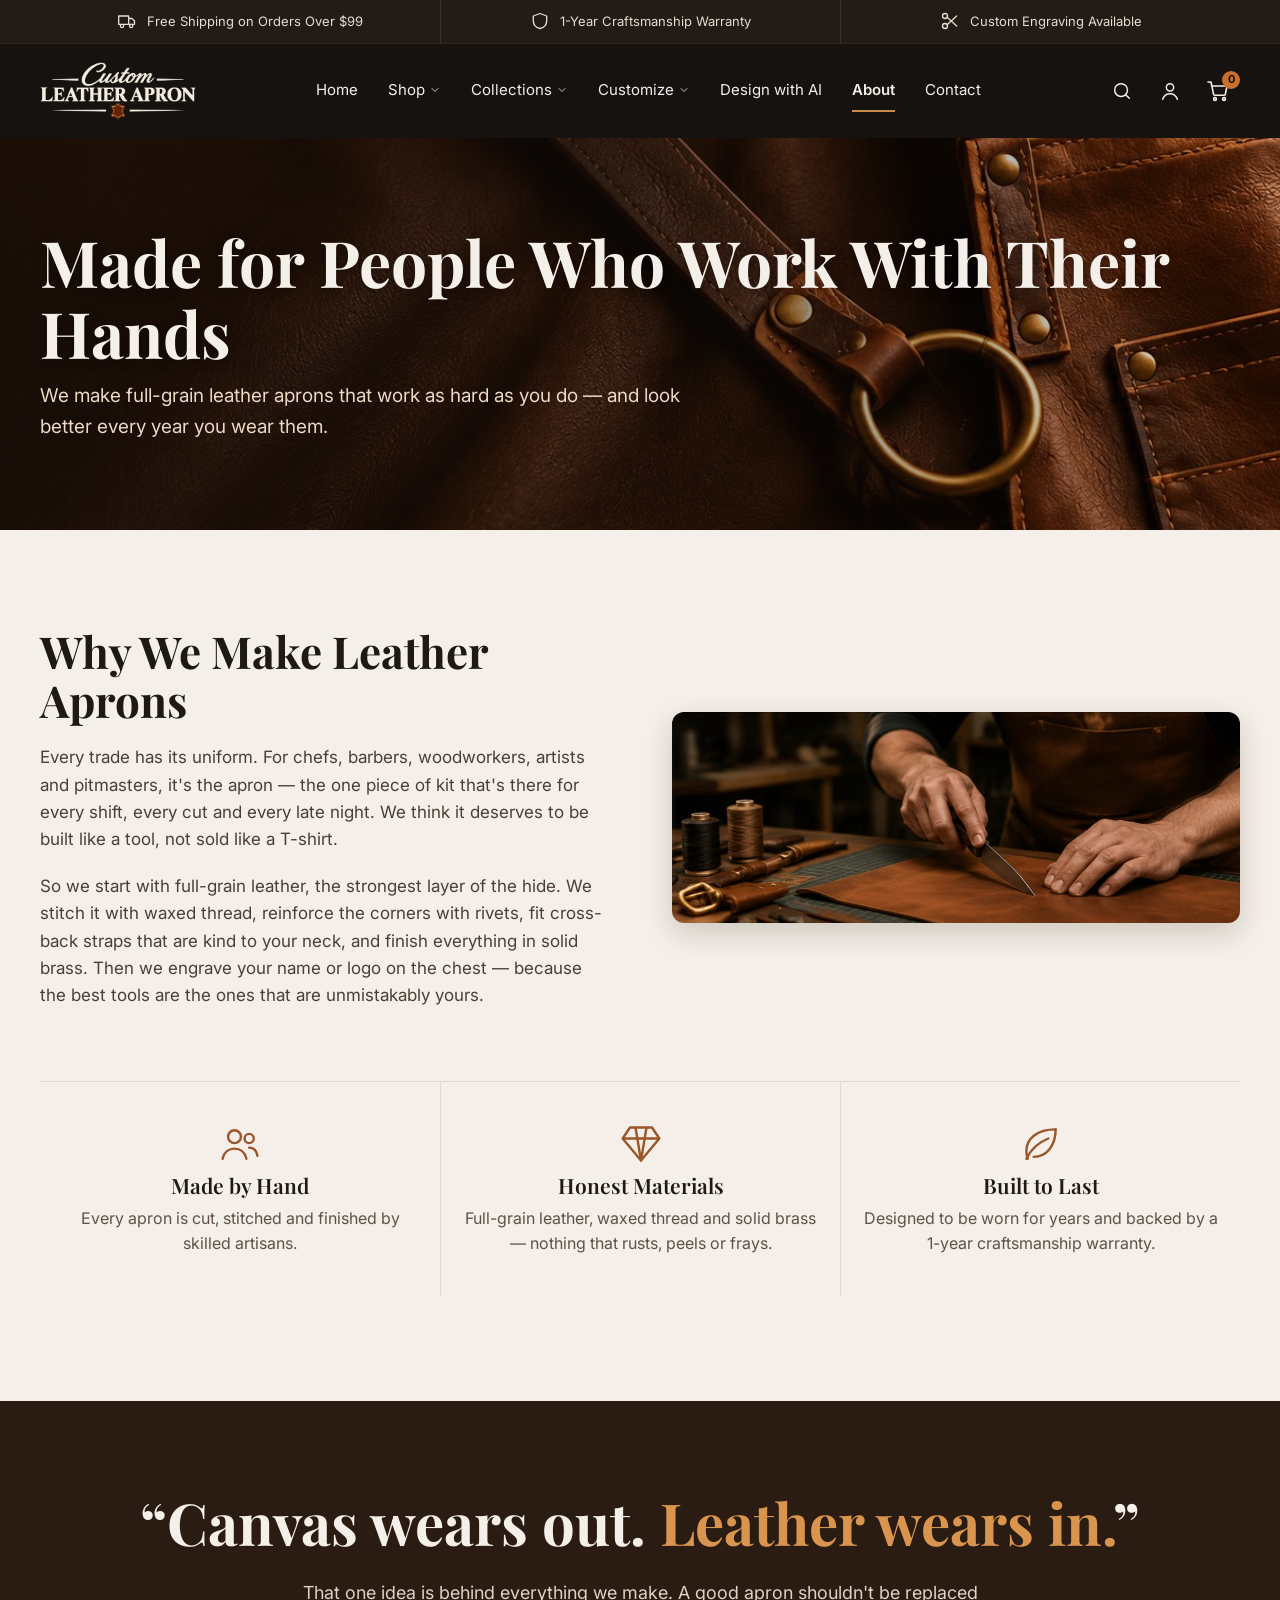
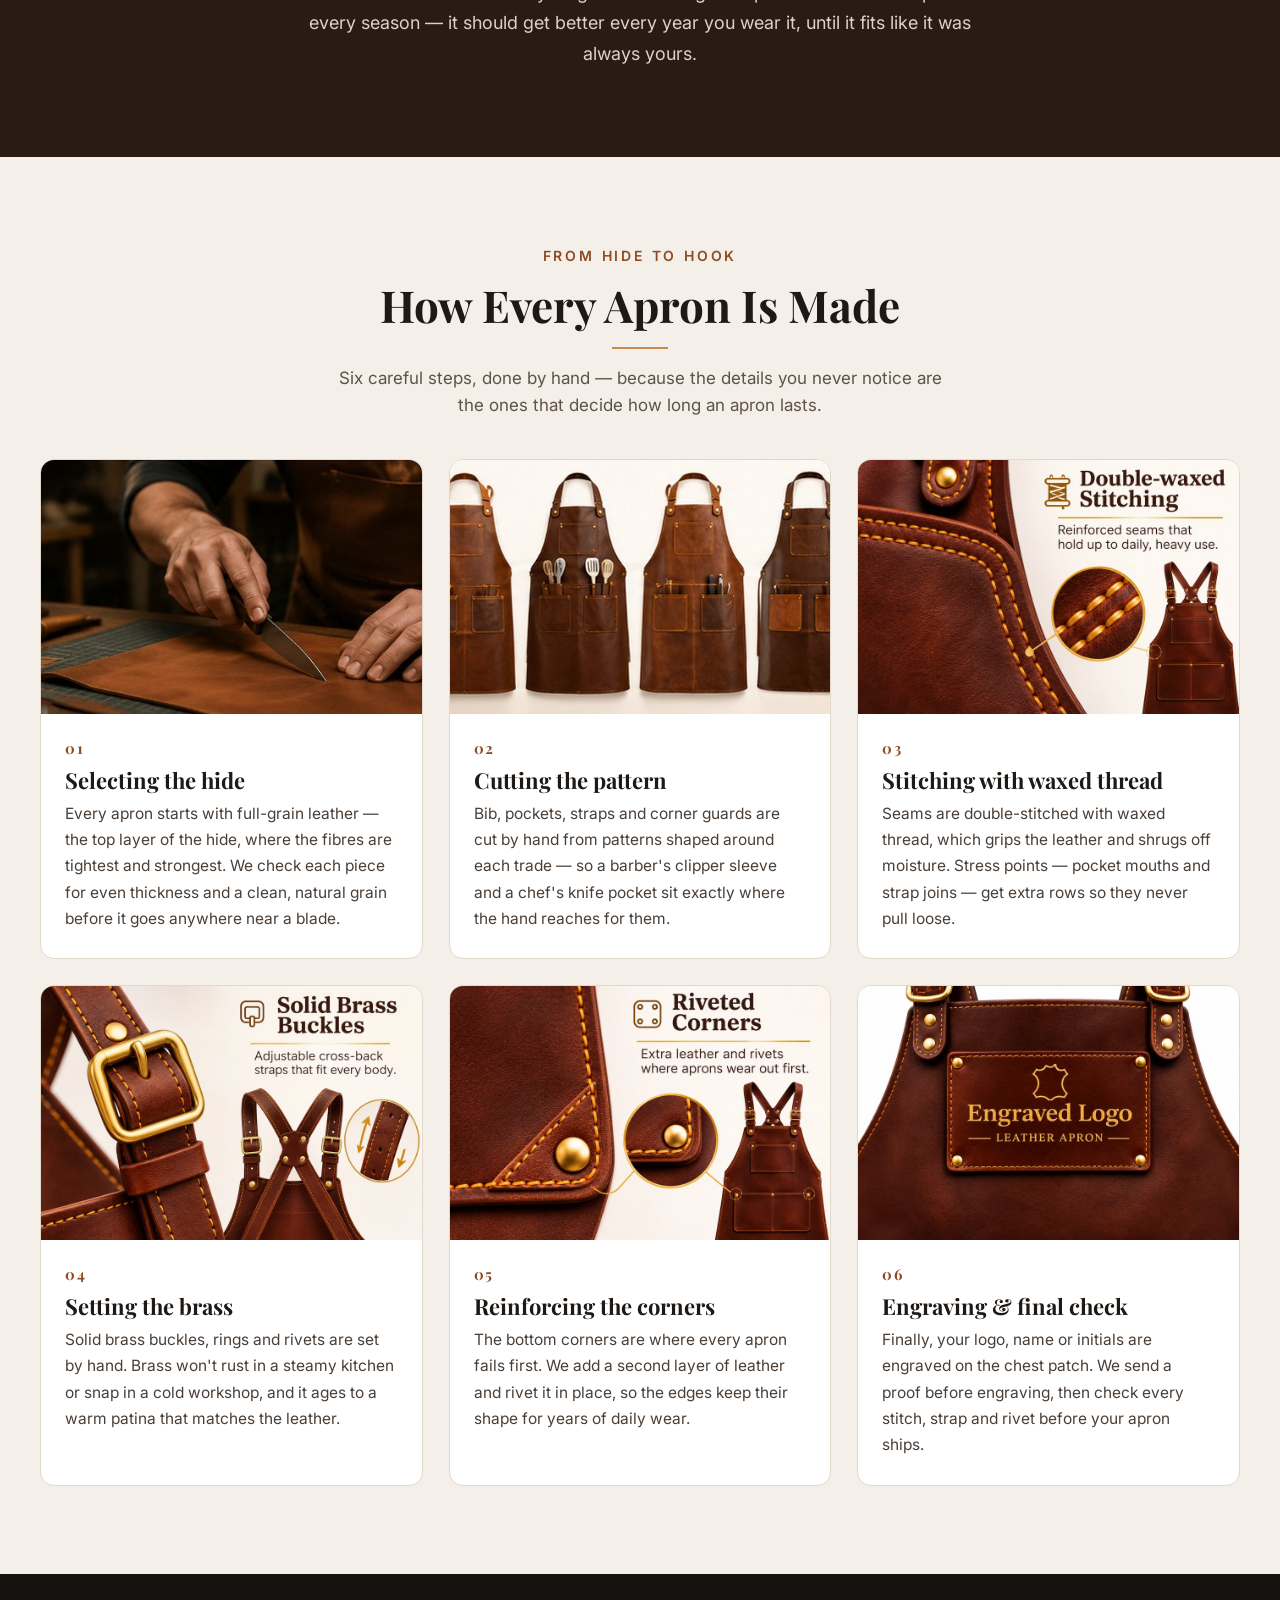
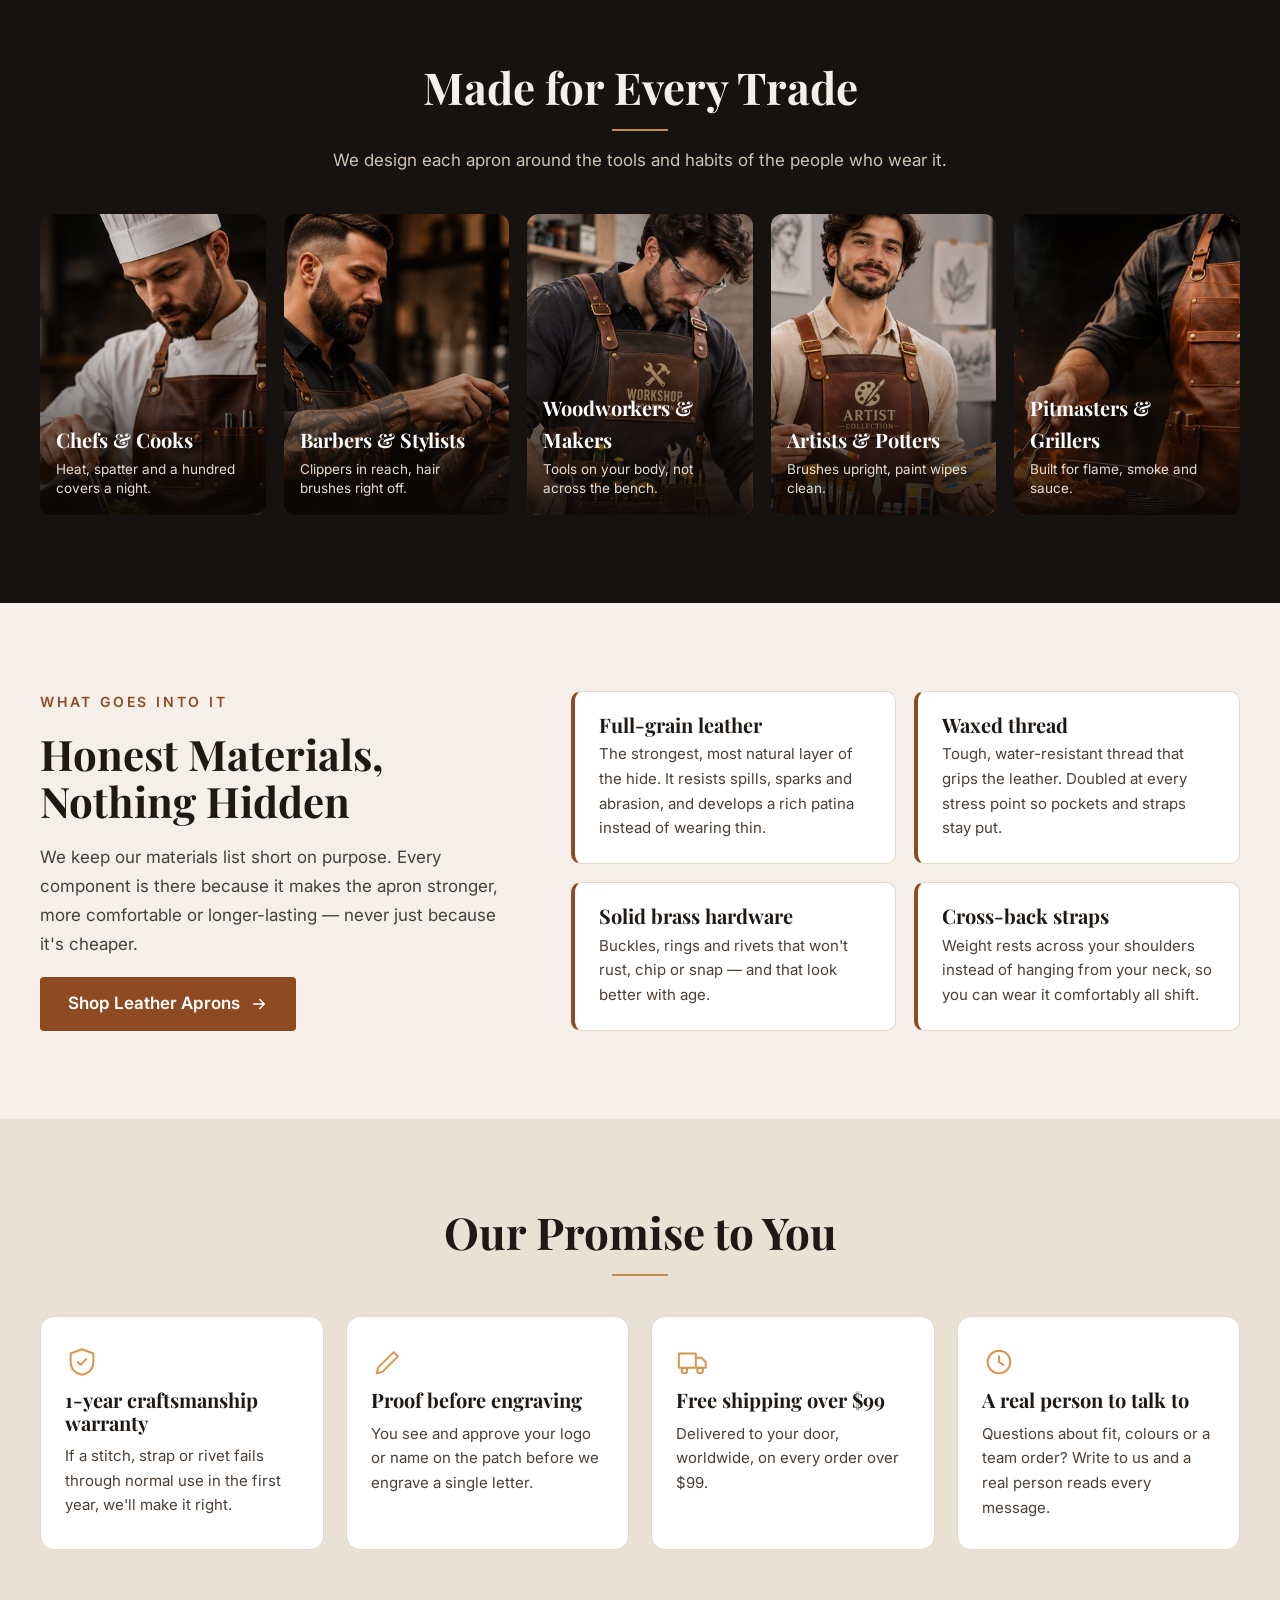
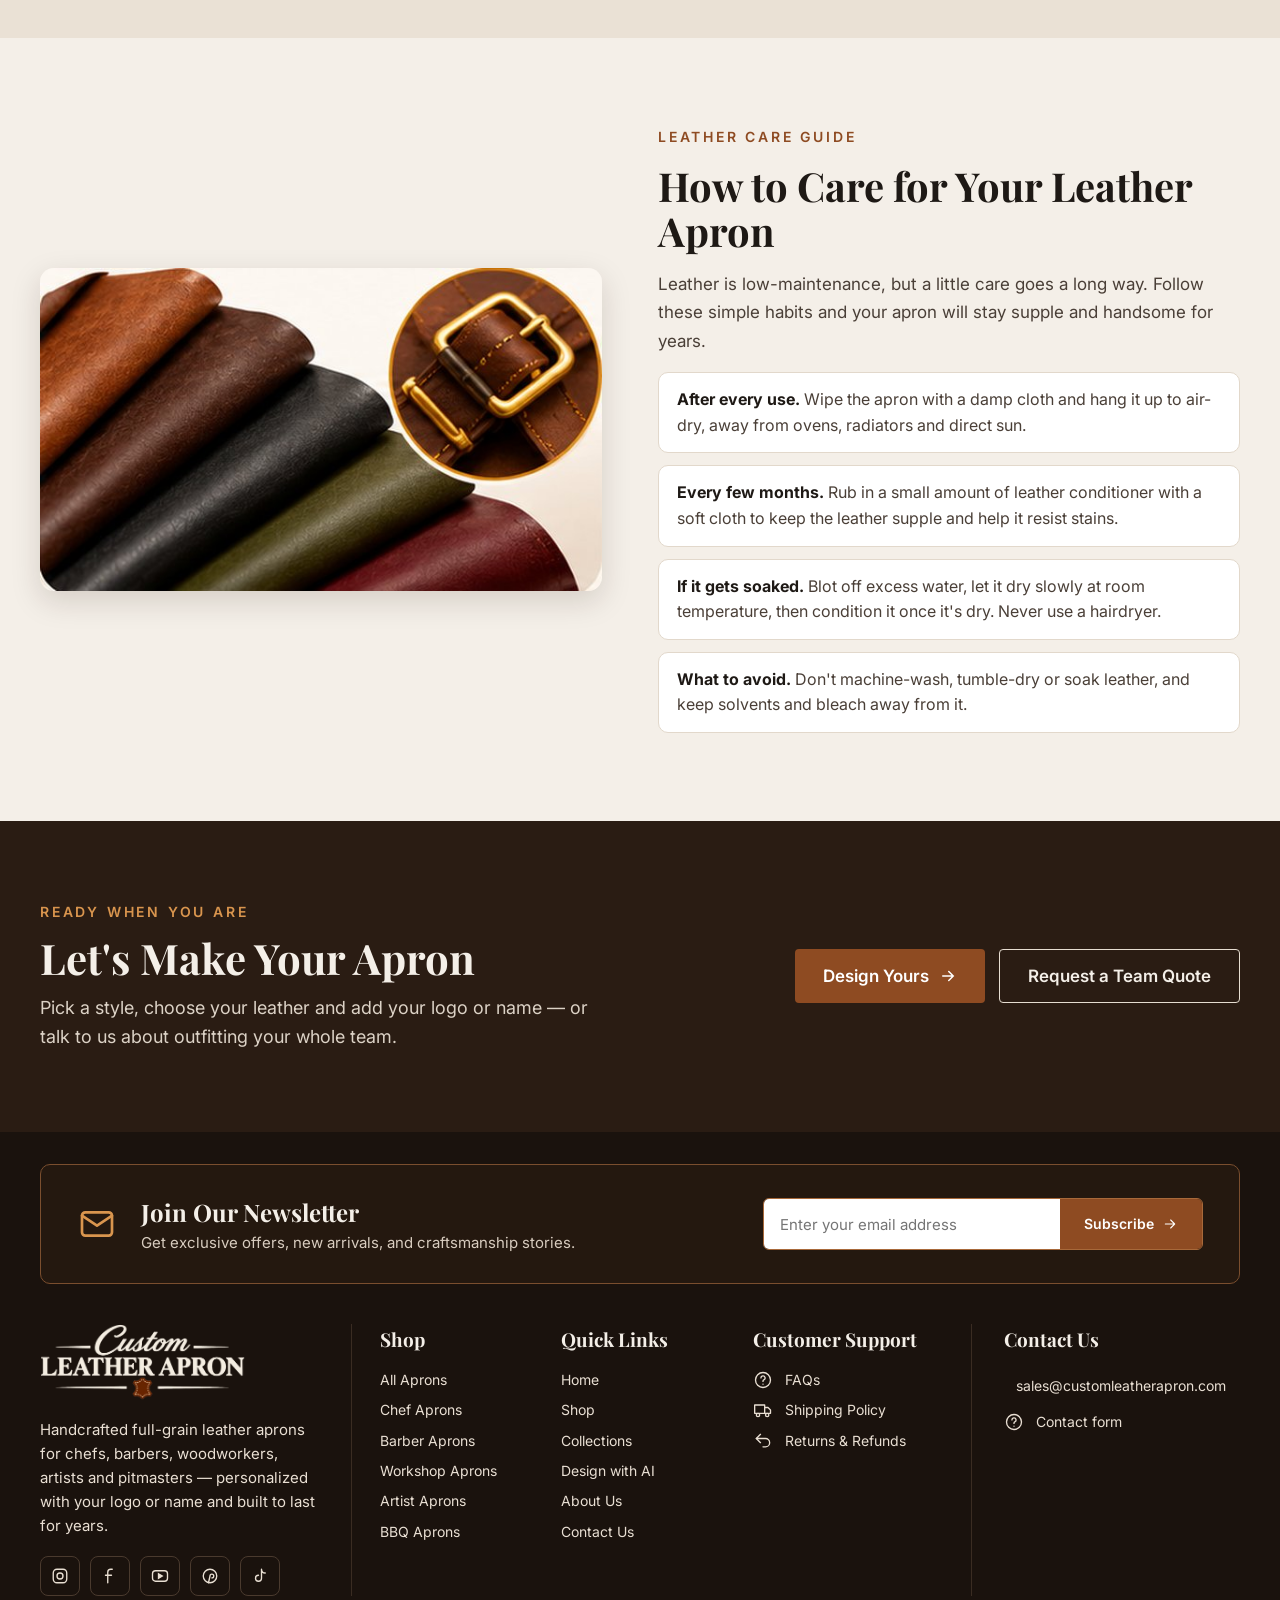
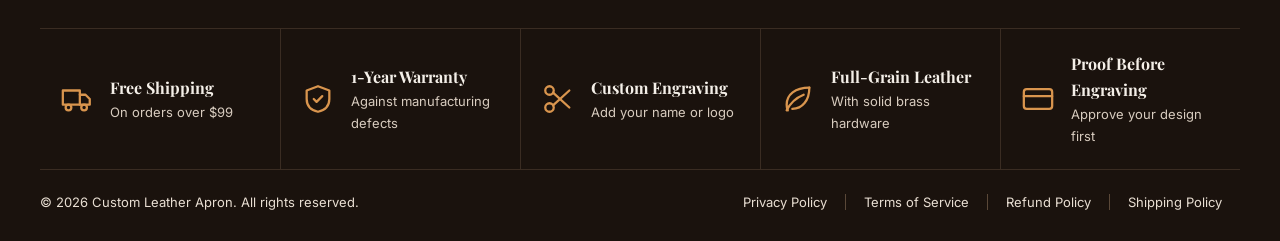
==== commit 99ec9a7c: "Revert "Redesign: quieter editorial look, honest Personalize page, plain copy" This reverts commit 4" ====
--- a/about.html
+++ b/about.html
@@ -4,20 +4,20 @@
 <meta charset="utf-8">
 <meta name="viewport" content="width=device-width, initial-scale=1">
 <!-- seo:start -->
-<title>About Us | Handcrafted Leather Aprons Made to Last</title>
-<meta name="description" content="We make full-grain leather aprons for people who work with their hands, hand-stitched, finished in solid brass and personalized with your logo or name.">
+<title>About Us — Handcrafted Leather Aprons Made to Last</title>
+<meta name="description" content="We make full-grain leather aprons for people who work with their hands — hand-stitched, finished in solid brass and personalized with your logo or name.">
 <meta name="robots" content="index, follow">
 <link rel="canonical" href="https://dawoodali110.github.io/custom-leather-apron/about.html">
 <meta property="og:site_name" content="Custom Leather Apron">
 <meta property="og:type" content="website">
-<meta property="og:title" content="About Us | Handcrafted Leather Aprons Made to Last">
-<meta property="og:description" content="We make full-grain leather aprons for people who work with their hands, hand-stitched, finished in solid brass and personalized with your logo or name.">
+<meta property="og:title" content="About Us — Handcrafted Leather Aprons Made to Last">
+<meta property="og:description" content="We make full-grain leather aprons for people who work with their hands — hand-stitched, finished in solid brass and personalized with your logo or name.">
 <meta property="og:url" content="https://dawoodali110.github.io/custom-leather-apron/about.html">
 <meta property="og:image" content="https://dawoodali110.github.io/custom-leather-apron/assets/img/hero-banner.jpg">
 <meta property="og:locale" content="en_US">
 <meta name="twitter:card" content="summary_large_image">
-<meta name="twitter:title" content="About Us | Handcrafted Leather Aprons Made to Last">
-<meta name="twitter:description" content="We make full-grain leather aprons for people who work with their hands, hand-stitched, finished in solid brass and personalized with your logo or name.">
+<meta name="twitter:title" content="About Us — Handcrafted Leather Aprons Made to Last">
+<meta name="twitter:description" content="We make full-grain leather aprons for people who work with their hands — hand-stitched, finished in solid brass and personalized with your logo or name.">
 <meta name="twitter:image" content="https://dawoodali110.github.io/custom-leather-apron/assets/img/hero-banner.jpg">
 <meta name="theme-color" content="#16120F">
 <link rel="icon" href="favicon.ico" sizes="any">
@@ -29,11 +29,11 @@
 <script type="application/ld+json">{"@context": "https://schema.org", "@type": "BreadcrumbList", "itemListElement": [{"@type": "ListItem", "position": 1, "name": "Home", "item": "https://dawoodali110.github.io/custom-leather-apron/"}, {"@type": "ListItem", "position": 2, "name": "About", "item": "https://dawoodali110.github.io/custom-leather-apron/about.html"}]}</script>
 <!-- seo:end -->
 <link rel="preconnect" href="https://fonts.googleapis.com">
-<link href="https://fonts.googleapis.com/css2?family=Newsreader:opsz,wght@6..72,400;6..72,500;6..72,600&family=Inter:wght@400;500;600;700&display=swap" rel="stylesheet">
-<link rel="stylesheet" href="assets/styles.css?v=1795705890">
-<script src="assets/config.js?v=1795705890" defer></script>
-<script src="assets/db.js?v=1795705890" defer></script>
-<script src="assets/site.js?v=1795705890" defer></script>
+<link href="https://fonts.googleapis.com/css2?family=Playfair+Display:wght@600;700&family=Inter:wght@400;500;600;700&display=swap" rel="stylesheet">
+<link rel="stylesheet" href="assets/styles.css?v=1795705193">
+<script src="assets/config.js?v=1795705193" defer></script>
+<script src="assets/db.js?v=1795705193" defer></script>
+<script src="assets/site.js?v=1795705193" defer></script>
 </head>
 <body data-page="about">
 <div id="site-header"></div>
@@ -42,40 +42,47 @@
     <img src="assets/img/about-banner.jpg" alt="" aria-hidden="true" fetchpriority="high">
     <div>
       <div class="wrap" style="padding-top:88px;padding-bottom:88px">
-        <h1 style="font-size:clamp(44px,6vw,64px)">Leather aprons for people who work with their hands</h1>
-        <p style="margin:12px 0 0;color:#EBD9C6;font-size:19px;max-width:640px">We make full-grain leather aprons that work as hard as you do, and look better every year you wear them.</p>
+        <h1 style="font-size:clamp(44px,6vw,64px)">Made for People Who Work With Their Hands</h1>
+        <p style="margin:12px 0 0;color:#EBD9C6;font-size:19px;max-width:640px">We make full-grain leather aprons that work as hard as you do — and look better every year you wear them.</p>
       </div>
     </div>
   </section>
   <section class="wrap" style="padding-top:96px;padding-bottom:72px;display:flex;flex-wrap:wrap;gap:64px;align-items:center">
     <div style="flex:1 1 480px;min-width:0;display:flex;flex-direction:column;gap:20px">
-      <h2 style="font-size:44px">Why we make leather aprons</h2>
-      <p style="margin:0;color:#4A3F37;font-size:17px">Every trade has its uniform. For chefs, barbers, woodworkers, artists and pitmasters, it's the apron, the one piece of kit that's there for every shift, every cut and every late night. We think it deserves to be built like a tool, not sold like a T-shirt.</p>
-      <p style="margin:0;color:#4A3F37;font-size:17px">So we start with full-grain leather, the strongest layer of the hide. We stitch it with waxed thread, reinforce the corners with rivets, fit cross-back straps that are kind to your neck, and finish everything in solid brass. Then we engrave your name or logo on the chest, because the best tools are the ones that are unmistakably yours.</p>
+      <h2 style="font-size:44px">Why We Make Leather Aprons</h2>
+      <p style="margin:0;color:#4A3F37;font-size:17px">Every trade has its uniform. For chefs, barbers, woodworkers, artists and pitmasters, it's the apron — the one piece of kit that's there for every shift, every cut and every late night. We think it deserves to be built like a tool, not sold like a T-shirt.</p>
+      <p style="margin:0;color:#4A3F37;font-size:17px">So we start with full-grain leather, the strongest layer of the hide. We stitch it with waxed thread, reinforce the corners with rivets, fit cross-back straps that are kind to your neck, and finish everything in solid brass. Then we engrave your name or logo on the chest — because the best tools are the ones that are unmistakably yours.</p>
     </div>
     <div class="about-photo"><img src="assets/img/about-craft.jpg" alt="Leatherworker hand-cutting a piece of full-grain leather with a knife at a workbench, with waxed thread and brass buckles nearby" loading="lazy" width="877" height="326"></div>
+  </section>
+  <section class="wrap" style="padding-bottom:104px">
+    <div style="display:grid;grid-template-columns:repeat(auto-fit,minmax(260px,1fr));border-top:1px solid var(--line)">
+      <div class="feature"><svg aria-hidden="true" width="44" height="44" viewBox="0 0 24 24" fill="none" stroke="#9A5528" stroke-width="1.3" stroke-linecap="round"><circle cx="9" cy="8" r="3.5"/><path d="M2.5 20c.8-3.5 3.4-5.5 6.5-5.5s5.7 2 6.5 5.5"/><circle cx="17" cy="9" r="2.5"/><path d="M17 14c2.3 0 4 1.6 4.5 4.5"/></svg><h3>Made by Hand</h3><div>Every apron is cut, stitched and finished by skilled artisans.</div></div>
+      <div class="feature"><svg aria-hidden="true" width="44" height="44" viewBox="0 0 24 24" fill="none" stroke="#9A5528" stroke-width="1.3" stroke-linejoin="round"><path d="M6 3h12l4 6-10 12L2 9z"/><path d="M2 9h20M9 3l3 18 3-18"/></svg><h3>Honest Materials</h3><div>Full-grain leather, waxed thread and solid brass — nothing that rusts, peels or frays.</div></div>
+      <div class="feature"><svg aria-hidden="true" width="44" height="44" viewBox="0 0 24 24" fill="none" stroke="#9A5528" stroke-width="1.3" stroke-linecap="round" stroke-linejoin="round"><path d="M20 4C10 4 4 9 4 16c0 1.5.3 2.8.8 4"/><path d="M20 4c0 9-5 15-12 15"/><path d="M4 20c3-6 7-9 12-11"/></svg><h3>Built to Last</h3><div>Designed to be worn for years and backed by a 1-year craftsmanship warranty.</div></div>
+    </div>
   </section>
 
   <!-- Manifesto -->
   <section class="manifesto">
     <div class="wrap">
-      <p class="quote">A canvas apron is at its best the day you buy it. A leather one is at its best a few years later.</p>
-      <p class="quote-sub">That's the whole reason we work in leather. It softens, darkens and moulds to you, and if a strap or stitch goes, it can be repaired instead of thrown out.</p>
+      <p class="quote">“Canvas wears out. <span>Leather wears in.</span>”</p>
+      <p class="quote-sub">That one idea is behind everything we make. A good apron shouldn't be replaced every season — it should get better every year you wear it, until it fits like it was always yours.</p>
     </div>
   </section>
 
   <!-- Process -->
   <section class="section">
     <div class="wrap">
-      <div class="section-title"><h2>How an apron is made</h2><p class="section-lede">Six careful steps, done by hand, because the details you never notice are the ones that decide how long an apron lasts.</p></div>
-      <div class="proc-grid"><article class="proc"><img src="assets/img/about-craft.jpg" alt="Leatherworker cutting a piece of full-grain leather by hand" loading="lazy"><div class="proc-body"><span class="proc-num">01</span><h3>Selecting the hide</h3><p>Every apron starts with full-grain leather, the top layer of the hide, where the fibres are tightest and strongest. We check each piece for even thickness and a clean, natural grain before it goes anywhere near a blade.</p></div></article><article class="proc"><img src="assets/img/step-1.jpg" alt="Four leather aprons in different trade styles laid side by side" loading="lazy"><div class="proc-body"><span class="proc-num">02</span><h3>Cutting the pattern</h3><p>Bib, pockets, straps and corner guards are cut by hand from patterns shaped around each trade, so a barber&#x27;s clipper sleeve and a chef&#x27;s knife pocket sit exactly where the hand reaches for them.</p></div></article><article class="proc"><img class="closeup" src="assets/img/detail-stitch.jpg" alt="Close-up of double-waxed stitching on a leather apron seam" loading="lazy"><div class="proc-body"><span class="proc-num">03</span><h3>Stitching with waxed thread</h3><p>Seams are double-stitched with waxed thread, which grips the leather and shrugs off moisture. Stress points, pocket mouths and strap joins, get extra rows so they never pull loose.</p></div></article><article class="proc"><img class="closeup" src="assets/img/detail-buckle.jpg" alt="Solid brass buckle on an adjustable leather cross-back strap" loading="lazy"><div class="proc-body"><span class="proc-num">04</span><h3>Setting the brass</h3><p>Solid brass buckles, rings and rivets are set by hand. Brass won&#x27;t rust in a steamy kitchen or snap in a cold workshop, and it ages to a warm patina that matches the leather.</p></div></article><article class="proc"><img class="closeup" src="assets/img/detail-corner.jpg" alt="Riveted leather corner reinforcement on an apron hem" loading="lazy"><div class="proc-body"><span class="proc-num">05</span><h3>Reinforcing the corners</h3><p>The bottom corners are where every apron fails first. We add a second layer of leather and rivet it in place, so the edges keep their shape for years of daily wear.</p></div></article><article class="proc"><img src="assets/img/detail-patch.jpg" alt="Gold engraved logo on a riveted leather chest patch" loading="lazy"><div class="proc-body"><span class="proc-num">06</span><h3>Engraving & final check</h3><p>Finally, your logo, name or initials are engraved on the chest patch. We send a proof before engraving, then check every stitch, strap and rivet before your apron ships.</p></div></article></div>
+      <div class="section-title"><div class="eyebrow" style="color:#8E4B22;margin-bottom:12px">From hide to hook</div><h2>How Every Apron Is Made</h2><div class="rule"></div><p class="section-lede">Six careful steps, done by hand — because the details you never notice are the ones that decide how long an apron lasts.</p></div>
+      <div class="proc-grid"><article class="proc"><img src="assets/img/about-craft.jpg" alt="Leatherworker cutting a piece of full-grain leather by hand" loading="lazy"><div class="proc-body"><span class="proc-num">01</span><h3>Selecting the hide</h3><p>Every apron starts with full-grain leather — the top layer of the hide, where the fibres are tightest and strongest. We check each piece for even thickness and a clean, natural grain before it goes anywhere near a blade.</p></div></article><article class="proc"><img src="assets/img/step-1.jpg" alt="Four leather aprons in different trade styles laid side by side" loading="lazy"><div class="proc-body"><span class="proc-num">02</span><h3>Cutting the pattern</h3><p>Bib, pockets, straps and corner guards are cut by hand from patterns shaped around each trade — so a barber&#x27;s clipper sleeve and a chef&#x27;s knife pocket sit exactly where the hand reaches for them.</p></div></article><article class="proc"><img class="closeup" src="assets/img/detail-stitch.jpg" alt="Close-up of double-waxed stitching on a leather apron seam" loading="lazy"><div class="proc-body"><span class="proc-num">03</span><h3>Stitching with waxed thread</h3><p>Seams are double-stitched with waxed thread, which grips the leather and shrugs off moisture. Stress points — pocket mouths and strap joins — get extra rows so they never pull loose.</p></div></article><article class="proc"><img class="closeup" src="assets/img/detail-buckle.jpg" alt="Solid brass buckle on an adjustable leather cross-back strap" loading="lazy"><div class="proc-body"><span class="proc-num">04</span><h3>Setting the brass</h3><p>Solid brass buckles, rings and rivets are set by hand. Brass won&#x27;t rust in a steamy kitchen or snap in a cold workshop, and it ages to a warm patina that matches the leather.</p></div></article><article class="proc"><img class="closeup" src="assets/img/detail-corner.jpg" alt="Riveted leather corner reinforcement on an apron hem" loading="lazy"><div class="proc-body"><span class="proc-num">05</span><h3>Reinforcing the corners</h3><p>The bottom corners are where every apron fails first. We add a second layer of leather and rivet it in place, so the edges keep their shape for years of daily wear.</p></div></article><article class="proc"><img src="assets/img/detail-patch.jpg" alt="Gold engraved logo on a riveted leather chest patch" loading="lazy"><div class="proc-body"><span class="proc-num">06</span><h3>Engraving & final check</h3><p>Finally, your logo, name or initials are engraved on the chest patch. We send a proof before engraving, then check every stitch, strap and rivet before your apron ships.</p></div></article></div>
     </div>
   </section>
 
   <!-- Who for -->
   <section class="trades-sec">
     <div class="wrap">
-      <div class="section-title"><h2>Made for different trades</h2><p class="section-lede" style="color:#CFC3B4">We design each apron around the tools and habits of the people who wear it.</p></div>
+      <div class="section-title"><h2>Made for Every Trade</h2><div class="rule"></div><p class="section-lede" style="color:#CFC3B4">We design each apron around the tools and habits of the people who wear it.</p></div>
       <div class="trade-grid"><a class="trade" href="shop.html?cat=chef"><img src="assets/img/tile-chef.jpg" alt="" loading="lazy"><span><b>Chefs &amp; Cooks</b><small>Heat, spatter and a hundred covers a night.</small></span></a><a class="trade" href="shop.html?cat=barber"><img src="assets/img/tile-barber.jpg" alt="" loading="lazy"><span><b>Barbers &amp; Stylists</b><small>Clippers in reach, hair brushes right off.</small></span></a><a class="trade" href="shop.html?cat=workshop"><img src="assets/img/tile-workshop.jpg" alt="" loading="lazy"><span><b>Woodworkers &amp; Makers</b><small>Tools on your body, not across the bench.</small></span></a><a class="trade" href="shop.html?cat=artist"><img src="assets/img/tile-artist.jpg" alt="" loading="lazy"><span><b>Artists &amp; Potters</b><small>Brushes upright, paint wipes clean.</small></span></a><a class="trade" href="shop.html?cat=bbq"><img src="assets/img/tile-bbq.jpg" alt="" loading="lazy"><span><b>Pitmasters &amp; Grillers</b><small>Built for flame, smoke and sauce.</small></span></a></div>
     </div>
   </section>
@@ -84,19 +91,20 @@
   <section class="section">
     <div class="wrap mat-wrap">
       <div class="mat-intro">
-        <h2>What we use, and why</h2>
-        <p>We keep our materials list short on purpose. Every component is there because it makes the apron stronger, more comfortable or longer-lasting, never just because it's cheaper.</p>
-        <a class="btn btn-primary" href="shop.html">Shop aprons</a>
+        <div class="eyebrow" style="color:#8E4B22">What goes into it</div>
+        <h2>Honest Materials, Nothing Hidden</h2>
+        <p>We keep our materials list short on purpose. Every component is there because it makes the apron stronger, more comfortable or longer-lasting — never just because it's cheaper.</p>
+        <a class="btn btn-primary" href="shop.html">Shop Leather Aprons <svg aria-hidden="true" width="18" height="18" viewBox="0 0 24 24" fill="none" stroke="currentColor" stroke-width="2" stroke-linecap="round"><path d="M5 12h14M13 6l6 6-6 6"/></svg></a>
       </div>
-      <div class="mat-grid"><div class="mat"><h3>Full-grain leather</h3><p>The strongest, most natural layer of the hide. It resists spills, sparks and abrasion, and develops a rich patina instead of wearing thin.</p></div><div class="mat"><h3>Waxed thread</h3><p>Tough, water-resistant thread that grips the leather. Doubled at every stress point so pockets and straps stay put.</p></div><div class="mat"><h3>Solid brass hardware</h3><p>Buckles, rings and rivets that won&#x27;t rust, chip or snap, and that look better with age.</p></div><div class="mat"><h3>Cross-back straps</h3><p>Weight rests across your shoulders instead of hanging from your neck, so you can wear it comfortably all shift.</p></div></div>
+      <div class="mat-grid"><div class="mat"><h3>Full-grain leather</h3><p>The strongest, most natural layer of the hide. It resists spills, sparks and abrasion, and develops a rich patina instead of wearing thin.</p></div><div class="mat"><h3>Waxed thread</h3><p>Tough, water-resistant thread that grips the leather. Doubled at every stress point so pockets and straps stay put.</p></div><div class="mat"><h3>Solid brass hardware</h3><p>Buckles, rings and rivets that won&#x27;t rust, chip or snap — and that look better with age.</p></div><div class="mat"><h3>Cross-back straps</h3><p>Weight rests across your shoulders instead of hanging from your neck, so you can wear it comfortably all shift.</p></div></div>
     </div>
   </section>
 
   <!-- Promise -->
   <section class="promise-sec">
     <div class="wrap">
-      <div class="section-title"><h2>What you can expect from us</h2></div>
-      <div class="promise-grid"><div class="promise"><h3>1-year craftsmanship warranty</h3><p>If a stitch, strap or rivet fails through normal use in the first year, we&#x27;ll make it right.</p></div><div class="promise"><h3>Proof before engraving</h3><p>You see and approve your logo or name on the patch before we engrave a single letter.</p></div><div class="promise"><h3>Free shipping over $99</h3><p>Delivered to your door, worldwide, on every order over $99.</p></div><div class="promise"><h3>Answers by email</h3><p>Questions about fit, colours or a team order? Email us and we'll reply within a business day.</p></div></div>
+      <div class="section-title"><h2>Our Promise to You</h2><div class="rule"></div></div>
+      <div class="promise-grid"><div class="promise"><svg aria-hidden="true" width="34" height="34" viewBox="0 0 24 24" fill="none" stroke="#D9954E" stroke-width="1.4" stroke-linecap="round" stroke-linejoin="round"><path d="M12 3l8 3v6c0 5-3.5 8-8 9-4.5-1-8-4-8-9V6z M9 12l2 2 4-4"/></svg><h3>1-year craftsmanship warranty</h3><p>If a stitch, strap or rivet fails through normal use in the first year, we&#x27;ll make it right.</p></div><div class="promise"><svg aria-hidden="true" width="34" height="34" viewBox="0 0 24 24" fill="none" stroke="#D9954E" stroke-width="1.4" stroke-linecap="round" stroke-linejoin="round"><path d="M4 20l4-1 11-11-3-3L5 16z"/></svg><h3>Proof before engraving</h3><p>You see and approve your logo or name on the patch before we engrave a single letter.</p></div><div class="promise"><svg aria-hidden="true" width="34" height="34" viewBox="0 0 24 24" fill="none" stroke="#D9954E" stroke-width="1.4" stroke-linecap="round" stroke-linejoin="round"><path d="M2 6h12v10H2z M14 9h4l3 3v4h-7 M8 18a2 2 0 1 1-4 0 2 2 0 0 1 4 0z M19 18a2 2 0 1 1-4 0 2 2 0 0 1 4 0z"/></svg><h3>Free shipping over $99</h3><p>Delivered to your door, worldwide, on every order over $99.</p></div><div class="promise"><svg aria-hidden="true" width="34" height="34" viewBox="0 0 24 24" fill="none" stroke="#D9954E" stroke-width="1.4" stroke-linecap="round" stroke-linejoin="round"><path d="M4 12a8 8 0 1 0 16 0 8 8 0 1 0-16 0 M12 8v4l3 2"/></svg><h3>A real person to talk to</h3><p>Questions about fit, colours or a team order? Write to us and a real person reads every message.</p></div></div>
     </div>
   </section>
 
@@ -105,7 +113,8 @@
     <div class="wrap care-wrap">
       <img src="assets/img/step-2.jpg" alt="Swatches of full-grain leather in brown, black, olive and burgundy with a brass buckle" loading="lazy">
       <div>
-        <h2>Caring for a leather apron</h2>
+        <div class="eyebrow" style="color:#8E4B22">Leather care guide</div>
+        <h2>How to Care for Your Leather Apron</h2>
         <p>Leather is low-maintenance, but a little care goes a long way. Follow these simple habits and your apron will stay supple and handsome for years.</p>
         <ul class="care-list"><li><b>After every use.</b> Wipe the apron with a damp cloth and hang it up to air-dry, away from ovens, radiators and direct sun.</li><li><b>Every few months.</b> Rub in a small amount of leather conditioner with a soft cloth to keep the leather supple and help it resist stains.</li><li><b>If it gets soaked.</b> Blot off excess water, let it dry slowly at room temperature, then condition it once it&#x27;s dry. Never use a hairdryer.</li><li><b>What to avoid.</b> Don&#x27;t machine-wash, tumble-dry or soak leather, and keep solvents and bleach away from it.</li></ul>
       </div>
@@ -116,12 +125,13 @@
   <section class="cta">
     <div class="wrap">
       <div style="flex:1 1 560px;min-width:0">
-        <h2>Ready to order?</h2>
-        <p>Pick a style, choose your leather and add your logo or name, or talk to us about outfitting your whole team.</p>
+        <div class="eyebrow">Ready when you are</div>
+        <h2>Let's Make Your Apron</h2>
+        <p>Pick a style, choose your leather and add your logo or name — or talk to us about outfitting your whole team.</p>
       </div>
       <div style="display:flex;flex-wrap:wrap;gap:14px">
-        <a class="btn btn-primary" href="personalize.html">Personalize an apron</a>
-        <a class="btn btn-outline" href="contact.html">Ask about a team order</a>
+        <a class="btn btn-primary" href="design-ai.html">Design Yours <svg aria-hidden="true" width="18" height="18" viewBox="0 0 24 24" fill="none" stroke="currentColor" stroke-width="2" stroke-linecap="round"><path d="M5 12h14M13 6l6 6-6 6"/></svg></a>
+        <a class="btn btn-outline" href="contact.html">Request a Team Quote</a>
       </div>
     </div>
   </section>
--- a/assets/styles.css
+++ b/assets/styles.css
@@ -947,294 +947,3 @@
 @media (max-width:600px){.hues .wrap{padding-left:0;padding-right:0}.hues .section-title,.hues .wrap>div:last-child{padding-left:16px;padding-right:16px}.hue-grid{margin:0!important;padding-left:16px!important;scroll-padding-left:16px}.hue-card:last-child{margin-right:16px}}
 .contact-cards.two{grid-template-columns:repeat(2,minmax(0,1fr));max-width:900px}
 @media (max-width:600px){.contact-cards.two{grid-template-columns:1fr}}
-
-/* =====================================================================
-   v3 — quieter, editorial system. Overrides earlier rules on purpose.
-   ===================================================================== */
-:root{--serif:'Newsreader',Georgia,'Times New Roman',serif;--paper:#F5F1EA;--stone:#ECE5DA;--ink2:#3F362F;--r:3px}
-body{background:var(--paper);-webkit-font-smoothing:antialiased}
-h1,h2,h3{font-weight:500;letter-spacing:-.012em}
-h1{line-height:1.04}
-.eyebrow,.rule{display:none!important}
-.section-title{text-align:left}
-.section-title h2{font-size:clamp(28px,3vw,38px)}
-.section-lede{margin:10px 0 0;max-width:600px}
-.muted{color:var(--muted)}
-
-/* buttons */
-.btn{height:48px;padding:0 24px;border-radius:var(--r);font-size:15px;font-weight:600;gap:8px;letter-spacing:.01em}
-.btn-outline,.btn-outline-dark{border-width:1px}
-.btn svg{width:16px;height:16px}
-
-/* header */
-.topbar{background:#0F0C0A;border:0;font-size:13px;color:#CFC3B4}
-.topbar .wrap{display:block;text-align:center;padding-top:9px;padding-bottom:9px}
-.topbar span{margin:0 10px;color:#6B5848}
-.nav{padding-top:14px;padding-bottom:14px}
-.nav-links{gap:6px 28px;font-size:14.5px}
-.nav-links a{border-bottom-width:1px;padding:6px 0}
-.nav-links a.active{font-weight:500;border-color:var(--cream)}
-.nav-links a:hover{border-color:#6B5848}
-.brand-logo{height:50px}
-.badge{background:var(--cream);color:var(--dark);top:4px;right:2px;min-width:16px;height:16px;font-size:10px}
-.cart-link .badge:empty,.cart-link .badge[data-zero]{display:none}
-
-/* hero */
-.hero-banner .hero-text{gap:20px}
-.hero-banner .hero-text h1{font-size:clamp(40px,4.4vw,64px);max-width:560px}
-.hero-text p{font-size:18px;line-height:1.6;max-width:470px}
-.hero-actions{display:flex;flex-wrap:wrap;gap:12px;padding-top:6px}
-
-/* spec strip */
-.spec-strip{border-bottom:1px solid var(--line);background:var(--paper)}
-.spec-strip .wrap{display:flex;flex-wrap:wrap;justify-content:space-between;gap:8px 24px;padding-top:16px;padding-bottom:16px;font-size:14px;color:var(--ink2)}
-.spec-strip span{display:flex;align-items:center;gap:10px}
-.spec-strip span+span::before{content:"";width:4px;height:4px;border-radius:50%;background:#B9A895;margin-right:14px}
-
-/* block layout */
-.block{padding:88px 0}
-.block-head{display:flex;flex-wrap:wrap;align-items:flex-end;justify-content:space-between;gap:16px 32px;margin-bottom:28px}
-.block-head h2{font-size:clamp(28px,3vw,38px)}
-.block-head p{margin:8px 0 0;color:var(--muted);max-width:560px;font-size:16px}
-.more{font-weight:600;font-size:15px;color:var(--ink);text-decoration:underline;text-underline-offset:5px;text-decoration-thickness:1px}
-.more:hover{color:var(--cognac)}
-.dark .more,.hues.dark .more{color:var(--cream)}
-
-/* trade tiles */
-.trades{display:grid;grid-template-columns:repeat(5,minmax(0,1fr));gap:16px}
-.trades a{display:flex;flex-direction:column;gap:10px;color:var(--ink);text-decoration:none;font-weight:600;font-size:15.5px}
-.trades span{display:block;aspect-ratio:4/5;overflow:hidden;background:var(--stone)}
-.trades img{width:100%;height:100%;object-fit:cover;transition:opacity .2s}
-.trades a:hover img{opacity:.88}
-.trades a:hover{color:var(--cognac)}
-
-/* text tabs */
-.tabs-text{display:flex;gap:22px}
-.tabs-text .pill{height:auto;padding:4px 0;border:0;border-bottom:1px solid transparent;border-radius:0;background:none;color:var(--muted);font-size:15px}
-.tabs-text .pill.on{color:var(--ink);border-color:var(--ink);background:none}
-
-/* product cards */
-.grid{gap:36px 20px}
-.card,.card:hover{background:none;border:0;border-radius:0;box-shadow:none;transform:none}
-.card .img{background:var(--stone)!important;border-radius:0}
-.card:hover .img{background:#E5DCCF!important}
-.card-info{padding:14px 0 0;gap:2px}
-.card .name{font-size:16px;font-weight:600}
-.card .meta{font-size:14px}
-.card .price{font-size:16px;font-weight:600}
-.badge-tag{background:var(--paper);color:var(--ink);border-radius:0;font-size:11px;letter-spacing:.06em;padding:4px 8px;top:12px;left:12px}
-.card-cta,.card .heart{display:none}
-.dots i{width:12px;height:12px;box-shadow:0 0 0 1px rgba(0,0,0,.15)}
-
-/* colours */
-.hues{background:none;color:var(--ink);padding:0 0 88px}
-.hue-grid{gap:16px}
-.hue-card{text-align:left;color:var(--ink)}
-.hue-card:hover{color:var(--cognac)}
-.hue-img{background:var(--stone);border:0;border-radius:0;padding:0}
-.hue-card:hover .hue-img{border:0}
-.hue-card:hover .hue-img img{transform:translateX(-50%)}
-.hue-name{font-family:var(--sans);font-size:15px;font-weight:600}
-
-/* steps */
-.steps-plain{list-style:none;margin:0;padding:0;display:grid;grid-template-columns:repeat(4,minmax(0,1fr));gap:28px;counter-reset:st}
-.steps-plain li{counter-increment:st;display:flex;flex-direction:column}
-.steps-plain img{width:100%;aspect-ratio:16/10;object-fit:cover;background:var(--stone)}
-.steps-plain h3{font-family:var(--sans);font-size:17px;font-weight:600;letter-spacing:0;margin:16px 0 6px}
-.steps-plain h3::before{content:counter(st,decimal-leading-zero);display:block;font-size:13px;font-weight:500;color:var(--muted);margin-bottom:6px}
-.steps-plain p{margin:0;color:var(--muted);font-size:15px;line-height:1.6}
-
-/* personalize band */
-.personalize{background:#17120E;padding:88px 0}
-.pz-preview{border-radius:0;background:#211A15;padding:22px}
-.pz-copy h2{font-size:clamp(30px,3.2vw,42px)}
-.pz-label{font-size:14px;letter-spacing:0;text-transform:none;color:#CFC3B4;font-weight:500}
-.pz-input{border-radius:var(--r);font-family:var(--sans);font-size:17px;letter-spacing:.02em;text-transform:none;height:52px;border-width:1px}
-.pz-input:focus{box-shadow:none;border-color:#B98A5E}
-.pz-colours button{width:32px;height:32px;border-width:2px}
-.pz-colours button.on{box-shadow:0 0 0 1.5px #E6DDD1}
-.pz-note{color:#A99C8F}
-
-/* craft */
-.craft-v3{display:grid;grid-template-columns:minmax(0,5fr) minmax(0,7fr);gap:64px;align-items:center}
-.craft-text{display:flex;flex-direction:column;gap:18px;align-items:flex-start}
-.craft-text h2{font-size:clamp(28px,3vw,38px)}
-.craft-text p{margin:0;color:var(--ink2);font-size:16.5px;line-height:1.7}
-.detail-grid{gap:20px 16px}
-.detail{background:none;border:0;border-radius:0}
-.detail img{aspect-ratio:3/2;object-fit:cover;width:100%;display:block}
-.detail:hover img{transform:none}
-.detail figcaption{padding:8px 0 0;font-size:14px;color:var(--muted);display:block}
-
-/* business */
-.biz{background:#2A1D14;padding:88px 0}
-.biz-photos{gap:8px}
-.biz-photos img{border-radius:0;margin:0!important}
-.biz-text h2{font-size:clamp(28px,3vw,40px)}
-.biz-text p{font-size:16.5px;line-height:1.7}
-.biz-text li::before{width:14px;height:1px;border-radius:0;background:#C98B4B}
-.biz-text ul{gap:8px}
-
-/* why */
-.why-grid{gap:64px}
-.why-media img{border-radius:0;box-shadow:none}
-.why-copy h2{font-size:clamp(28px,3vw,38px)}
-.compare{border-radius:0;border-left:0;border-right:0;background:none;font-size:15px}
-.compare thead th{background:none!important;color:var(--muted)!important;font-weight:600;font-size:13px;letter-spacing:0}
-.compare thead th:nth-child(2){color:var(--ink)!important}
-.compare td{color:var(--ink2)}
-.compare td:nth-child(2){color:var(--ink);font-weight:600}
-
-/* faq */
-.faq-grid{gap:64px}
-.faq-side{position:static;flex:1 1 280px}
-.faq-side p{font-size:16px}
-.faqs{gap:0;border-top:1px solid var(--line)}
-.faq{background:none;border:0;border-bottom:1px solid var(--line);border-radius:0;padding:0}
-.faq summary{font-weight:500;font-size:16.5px;padding:20px 0}
-.faq summary span{font-size:20px;color:var(--ink);width:16px;text-align:center;transform:none!important}
-.faq summary span::before{content:"+"}
-.faq[open] summary span::before{content:"\2212"}
-.faq p{color:var(--ink2);max-width:680px}
-
-/* footer */
-.site-footer{background:#100D0B;color:#CFC3B4}
-.site-footer .f-cols{display:grid;grid-template-columns:minmax(0,2.2fr) repeat(3,minmax(0,1fr)) minmax(0,1.4fr);gap:40px;padding:72px 0 48px}
-.site-footer .f-cols>div{padding:0;border:0;gap:10px}
-.site-footer h4{font-family:var(--sans);font-size:13px;font-weight:600;letter-spacing:.04em;color:#F4EFE8;margin:0 0 4px}
-.site-footer a{color:#CFC3B4;font-size:14.5px}
-.site-footer a:hover{color:#fff;text-decoration:underline;text-underline-offset:3px}
-.f-about p{margin:6px 0 4px;font-size:14.5px;line-height:1.65;max-width:340px}
-.brand-logo.foot{height:62px}
-.f-news{display:flex;flex-direction:column;gap:8px;max-width:360px;margin-top:6px}
-.f-news label{font-size:14px;color:#E6DDD1}
-.f-news div{display:flex}
-.f-news input{flex:1;min-width:0;height:42px;padding:0 12px;background:transparent;border:1px solid #4A3A2E;border-right:0;border-radius:var(--r) 0 0 var(--r);color:#F4EFE8;font-size:14.5px}
-.f-news input:focus{outline:none;border-color:#8C7560}
-.f-news button{height:42px;padding:0 16px;border:0;border-radius:0 var(--r) var(--r) 0;background:#E6DDD1;color:#16120F;font-weight:600;font-size:14px;cursor:pointer}
-.f-small{font-size:13px;color:#8C7E71}
-.f-bottom{border-top:1px solid #2A221C;padding:20px 0 28px;color:#8C7E71}
-.f-bottom nav a{font-size:13px;color:#8C7E71}
-.f-bottom nav a+a{border-color:#2E251E}
-
-/* shared: flatten cards, radius and shadows site-wide */
-.collection,.step,.ccard,.contact-form-card,.proc,.trade,.mat,.promise,.care-list li,.policy-box,.doc,.rel-card,.co-step,.summary-card,.cart-panel,.cart-empty,.co-summary,.co-done,.ns-grid>div,.topic,.contact-note,.faq-help,.seo-points,.policy-cards div,.about-photo,.care-wrap>img,.example,.panel,.summary,.co-radio,.co-pay,.ap-item,.ap-thumb,.cl-thumb,.co-item .thumb,.ship-progress .bar,.ship-progress .bar span,.file-drop,.policy-table,.callout,.input,.qty,.cl-qty .qty,.s-btn,.co-submit,.main-img,.thumbs button,.card .img,.filters,.dark-input,.ctrl{border-radius:var(--r)!important;box-shadow:none!important}
-.added-pop{border-radius:var(--r);box-shadow:0 12px 40px rgba(20,12,6,.22)}
-a.ccard:hover,.rel-card:hover,.collection:hover,.proc:hover img,.trade:hover img,.detail:hover img{transform:none!important}
-.rel-card:hover,a.ccard:hover{border-color:#B9A895}
-.ns-grid span{width:auto;height:auto;background:none!important;color:var(--muted);font-family:var(--sans);font-size:13px;font-weight:500;justify-content:flex-start}
-.proc-num{font-family:var(--sans);font-size:13px;letter-spacing:0;color:var(--muted);font-weight:500}
-.sec-num{background:none;color:var(--muted);width:auto;height:auto;font-size:14px;font-weight:500}
-.ph-icon{display:none}
-.policy-cards div{padding-left:18px;border-top:2px solid var(--ink)!important}
-.policy-cards div::before{display:none}
-.co-trust li::before{content:"";}
-.trust-mini li{color:var(--ink2)}
-.has-reveal .reveal{opacity:1;transform:none}
-
-/* personalize page */
-.page-head{padding:20px 0 28px;max-width:680px}
-.page-head h1{font-size:clamp(34px,4vw,52px)}
-.page-head p{margin:12px 0 0;color:var(--ink2);font-size:17px;line-height:1.65}
-.pz-builder{display:grid;grid-template-columns:minmax(0,1.15fr) minmax(0,1fr);gap:56px;align-items:start;padding-bottom:24px}
-.pz-stage{background:#fff;display:flex;justify-content:center;padding:24px;min-height:420px}
-.pz-stage .ph-wrap{height:auto;width:min(100%,460px);border-radius:0}
-.pz-form{display:flex;flex-direction:column;gap:26px;position:sticky;top:20px}
-.pz-row{display:flex;flex-direction:column;gap:10px}
-.pz-h{font-weight:600;font-size:15px}
-.pz-h span{font-weight:400;color:var(--muted);margin-left:6px}
-.pz-swatches{display:flex;gap:10px}
-.pz-swatches .swatch{width:36px;height:36px;border:3px solid var(--paper)}
-.pz-buy{display:flex;align-items:center;justify-content:space-between;gap:16px;padding:20px 0;border-top:1px solid var(--line);border-bottom:1px solid var(--line)}
-.pz-buy>div{display:flex;flex-direction:column}
-.pz-price{font-size:24px;font-weight:600}
-.pz-notes{margin:0;padding-left:18px;color:var(--muted);font-size:14px;line-height:1.6;display:flex;flex-direction:column;gap:4px}
-.starts{display:grid;grid-template-columns:repeat(5,minmax(0,1fr));gap:16px}
-.start{display:flex;flex-direction:column;gap:10px;padding:0;border:0;background:none;cursor:pointer;text-align:left;font:inherit;color:var(--ink)}
-.start span{display:block;background:#fff;aspect-ratio:4/5;overflow:hidden}
-.start img{width:100%;height:100%;object-fit:contain;padding:10px}
-.start b{font-size:15px;font-weight:600}
-.start:hover b{color:var(--cognac)}
-.block.seo-copy{border-top:1px solid var(--line)}
-
-@media (max-width:1024px){
-  .site-footer .f-cols{grid-template-columns:repeat(3,minmax(0,1fr))}
-  .f-about{grid-column:1/-1}
-  .steps-plain{grid-template-columns:repeat(2,minmax(0,1fr))}
-  .trades{grid-template-columns:repeat(5,minmax(0,1fr));gap:10px}
-}
-@media (max-width:900px){
-  .block{padding:64px 0}.hues{padding-bottom:64px}
-  .craft-v3,.pz-builder{grid-template-columns:1fr;gap:36px}
-  .pz-form{position:static}
-  .starts{grid-template-columns:repeat(3,minmax(0,1fr))}
-  .nav-links{gap:2px}
-  .nav-links a{padding:10px 0;width:100%;border-bottom:1px solid #2A221C}
-  .nav-links a.active{border-color:#2A221C;color:#fff}
-}
-@media (max-width:600px){
-  .block{padding:52px 0}.hues{padding-bottom:52px}
-  .spec-strip .wrap{display:grid;grid-template-columns:1fr 1fr;font-size:13px}
-  .spec-strip span+span::before{display:none}
-  .trades{display:flex;overflow-x:auto;scroll-snap-type:x mandatory;scrollbar-width:none;margin:0 calc(-1*clamp(16px,4vw,40px));padding:0 clamp(16px,4vw,40px)}
-  .trades::-webkit-scrollbar{display:none}
-  .trades a{flex:0 0 42%;scroll-snap-align:start}
-  .steps-plain{grid-template-columns:1fr 1fr;gap:24px 14px}
-  .steps-plain p{font-size:14px}
-  .site-footer .f-cols{grid-template-columns:1fr 1fr;gap:32px 20px;padding-top:48px}
-  .site-footer .f-cols>div:last-child{grid-column:1/-1}
-  .starts{grid-template-columns:repeat(2,minmax(0,1fr))}
-  .pz-buy{flex-wrap:wrap}
-  .pz-buy .btn{flex:1 1 100%}
-  .block-head{align-items:flex-start;flex-direction:column}
-  .tabs-text{gap:18px}
-  .topbar .wrap{font-size:12px}
-}
-.spec-strip .wrap{display:grid;grid-template-columns:repeat(4,minmax(0,1fr));gap:0;padding-top:0;padding-bottom:0}
-.spec-strip span{padding:16px 0 16px 20px;border-left:1px solid var(--line)}
-.spec-strip span:first-child{padding-left:0;border-left:0}
-.spec-strip span+span::before{display:none}
-@media (max-width:600px){.spec-strip .wrap{grid-template-columns:1fr 1fr}.spec-strip span{padding:12px 0 12px 14px}.spec-strip span:nth-child(3){padding-left:0;border-left:0}.spec-strip span:nth-child(n+3){border-top:1px solid var(--line)}}
-.manifesto{background:#17120E;padding:80px 0}
-.manifesto .quote{font-weight:400;font-size:clamp(26px,3.2vw,40px);max-width:900px;margin:0 auto;line-height:1.25}
-.manifesto .quote-sub{color:#B9AC9F;font-size:17px}
-.promise-sec{background:none;border-top:1px solid var(--line)}
-.promise{background:none!important;border:0!important;border-top:2px solid var(--ink)!important;padding:18px 0 0!important}
-.mat{background:none;border:0!important;border-top:1px solid var(--line)!important;padding:16px 0 0}
-.care-list li{background:none;border:0;border-bottom:1px solid var(--line);padding:12px 0}
-.proc{background:none;border:0}
-.proc-body{padding:16px 0 0}
-.trade{border-radius:0}
-.about-photo{box-shadow:none}
-.cta{background:#2A1D14}
-.cta h2{font-size:clamp(28px,3vw,38px)}
-.contact-note,.faq-help{background:#2A1D14}
-.ns-grid>div{background:none;border:0;border-top:2px solid var(--ink);padding:16px 0 0}
-.next-steps{background:none;border-top:1px solid var(--line)}
-.ccard{box-shadow:0 1px 0 var(--line)!important}
-.topic{border-width:1px}
-.p-features li::before{width:5px;height:5px;margin-top:11px;background:var(--ink2)!important;border-radius:50%}
-.tabs button.on{border-color:var(--ink)}
-.thumbs button.on{border:1px solid var(--ink)}
-.swatch{width:34px;height:34px;border-width:2px}
-.policy-tabs a{border-radius:0}
-.policy-tabs a.on{background:var(--paper)}
-.policy-updated,.ph-print{border-radius:var(--r)}
-.policy-box ol a{border-radius:0}
-.co-steps .n{border-width:1px}
-.co-steps li.current .n{box-shadow:none}
-.co-steps li.done .n,.co-steps li.done::before{background:var(--ink2);border-color:var(--ink2)}
-.ship-progress .bar span{background:var(--cognac)}
-.ap-check{background:var(--ink2)}
-.topbar em{font-style:normal}
-@media (max-width:600px){
-  .topbar em{display:none}
-  .detail-grid{grid-template-columns:1fr 1fr!important;gap:14px 10px}
-  .detail figcaption{font-size:13px}
-  .why-grid{gap:28px}
-  .why-media img{aspect-ratio:3/2}
-  .biz-photos{display:none}
-}
-.detail img{height:auto!important;aspect-ratio:3/2;object-fit:cover}
-.trades img{height:100%!important}
-.steps-plain img{height:auto!important}
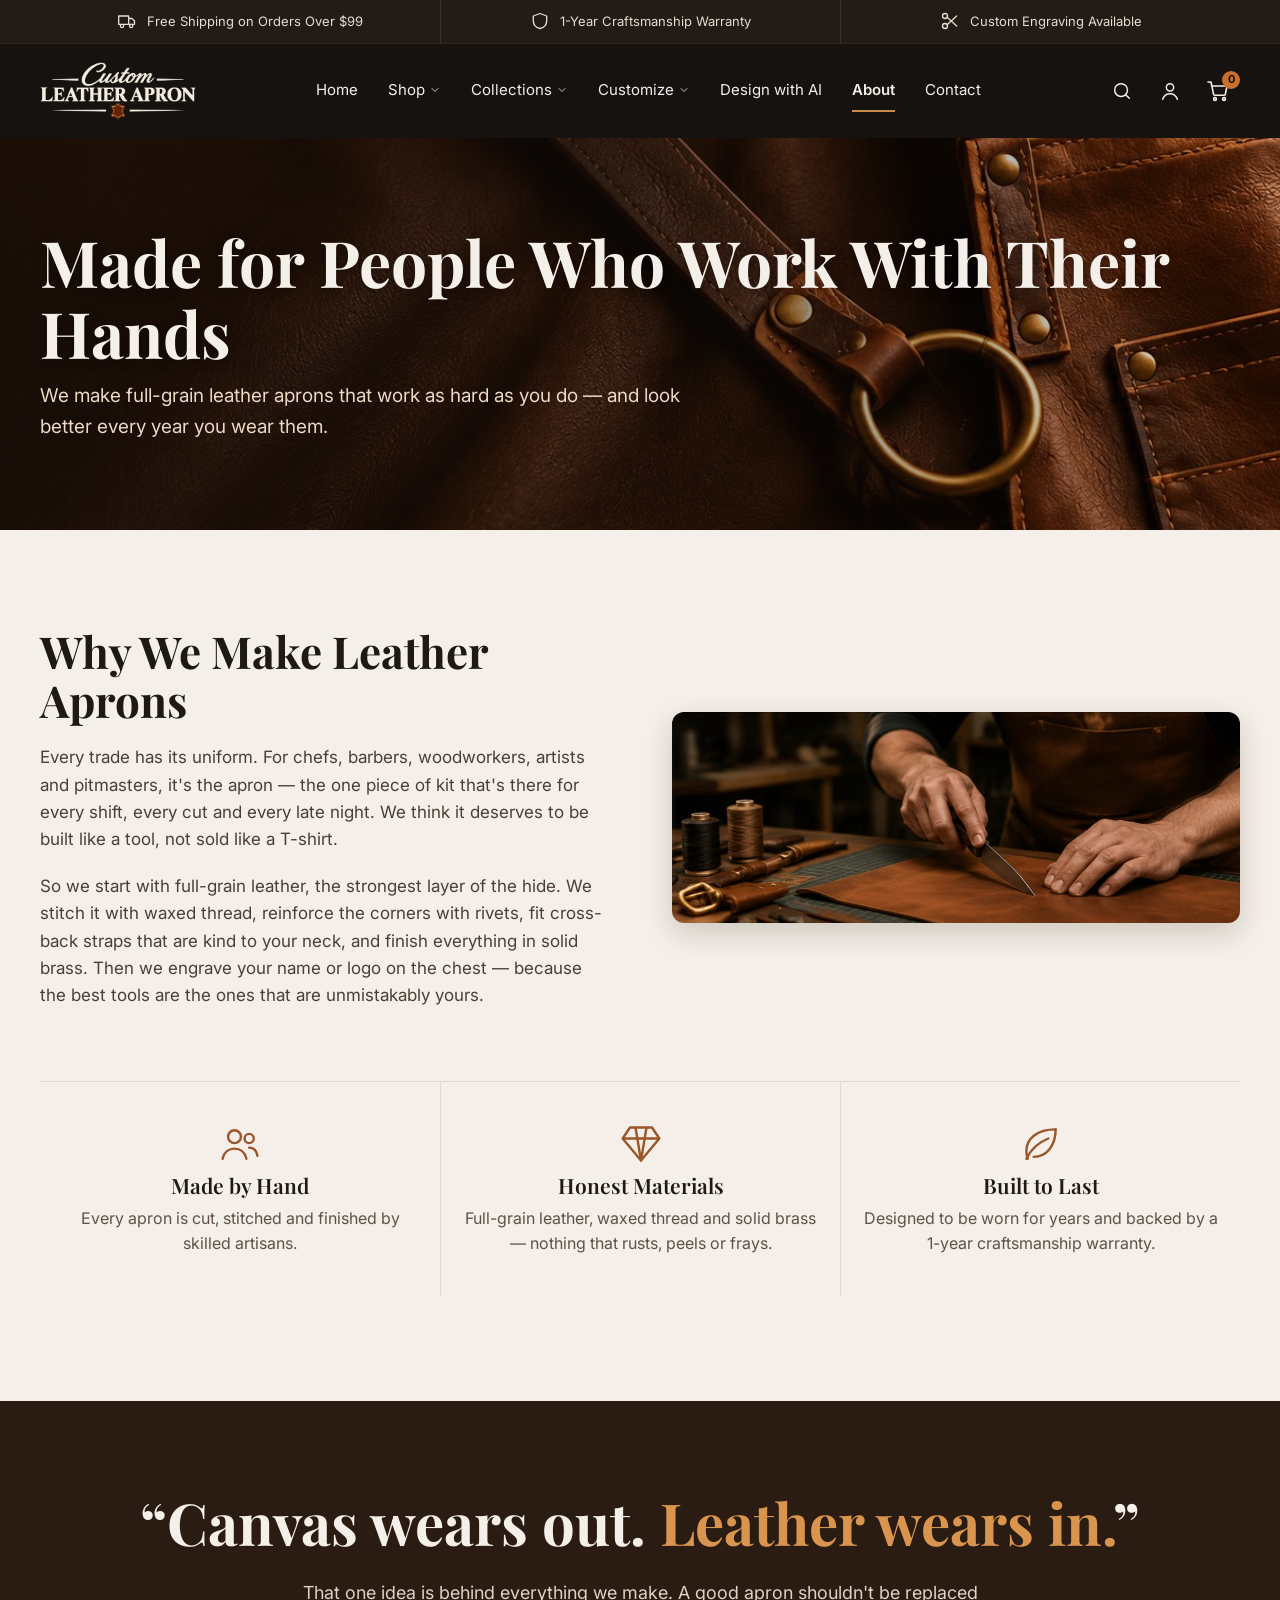
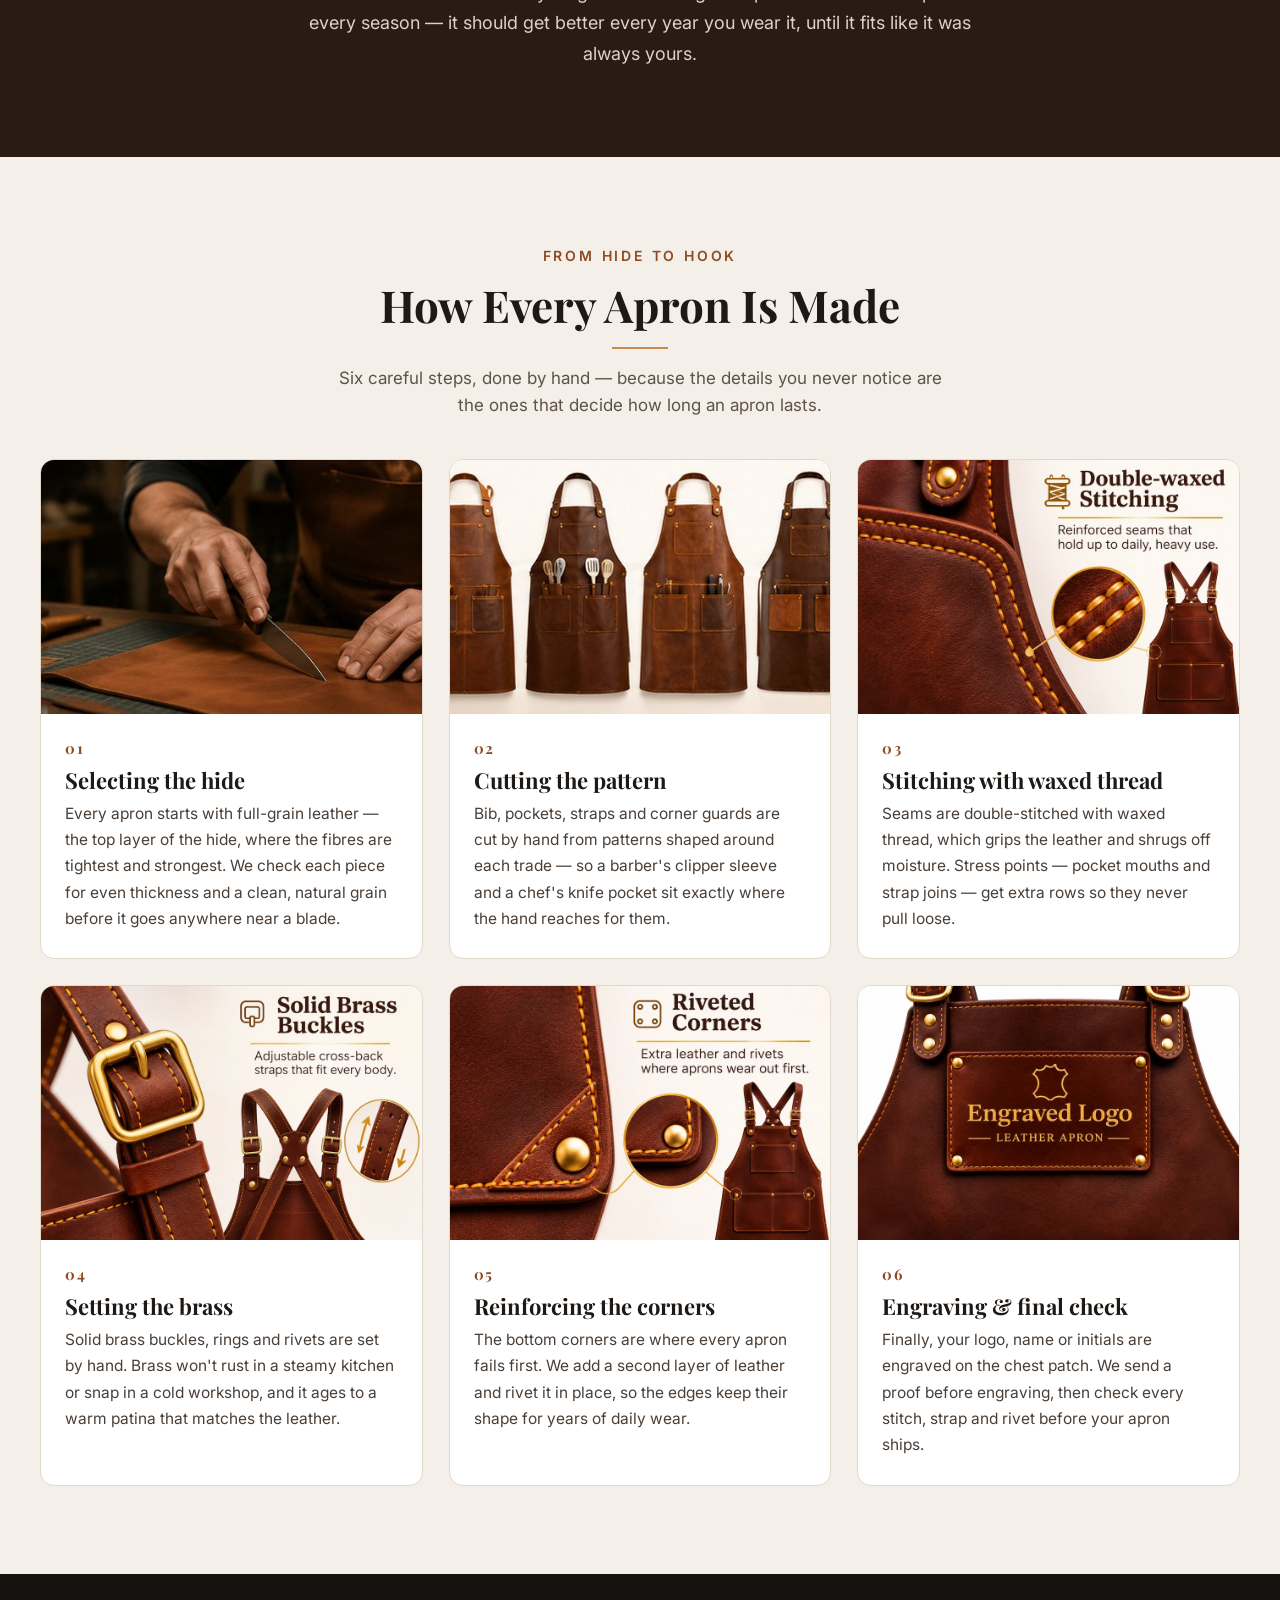
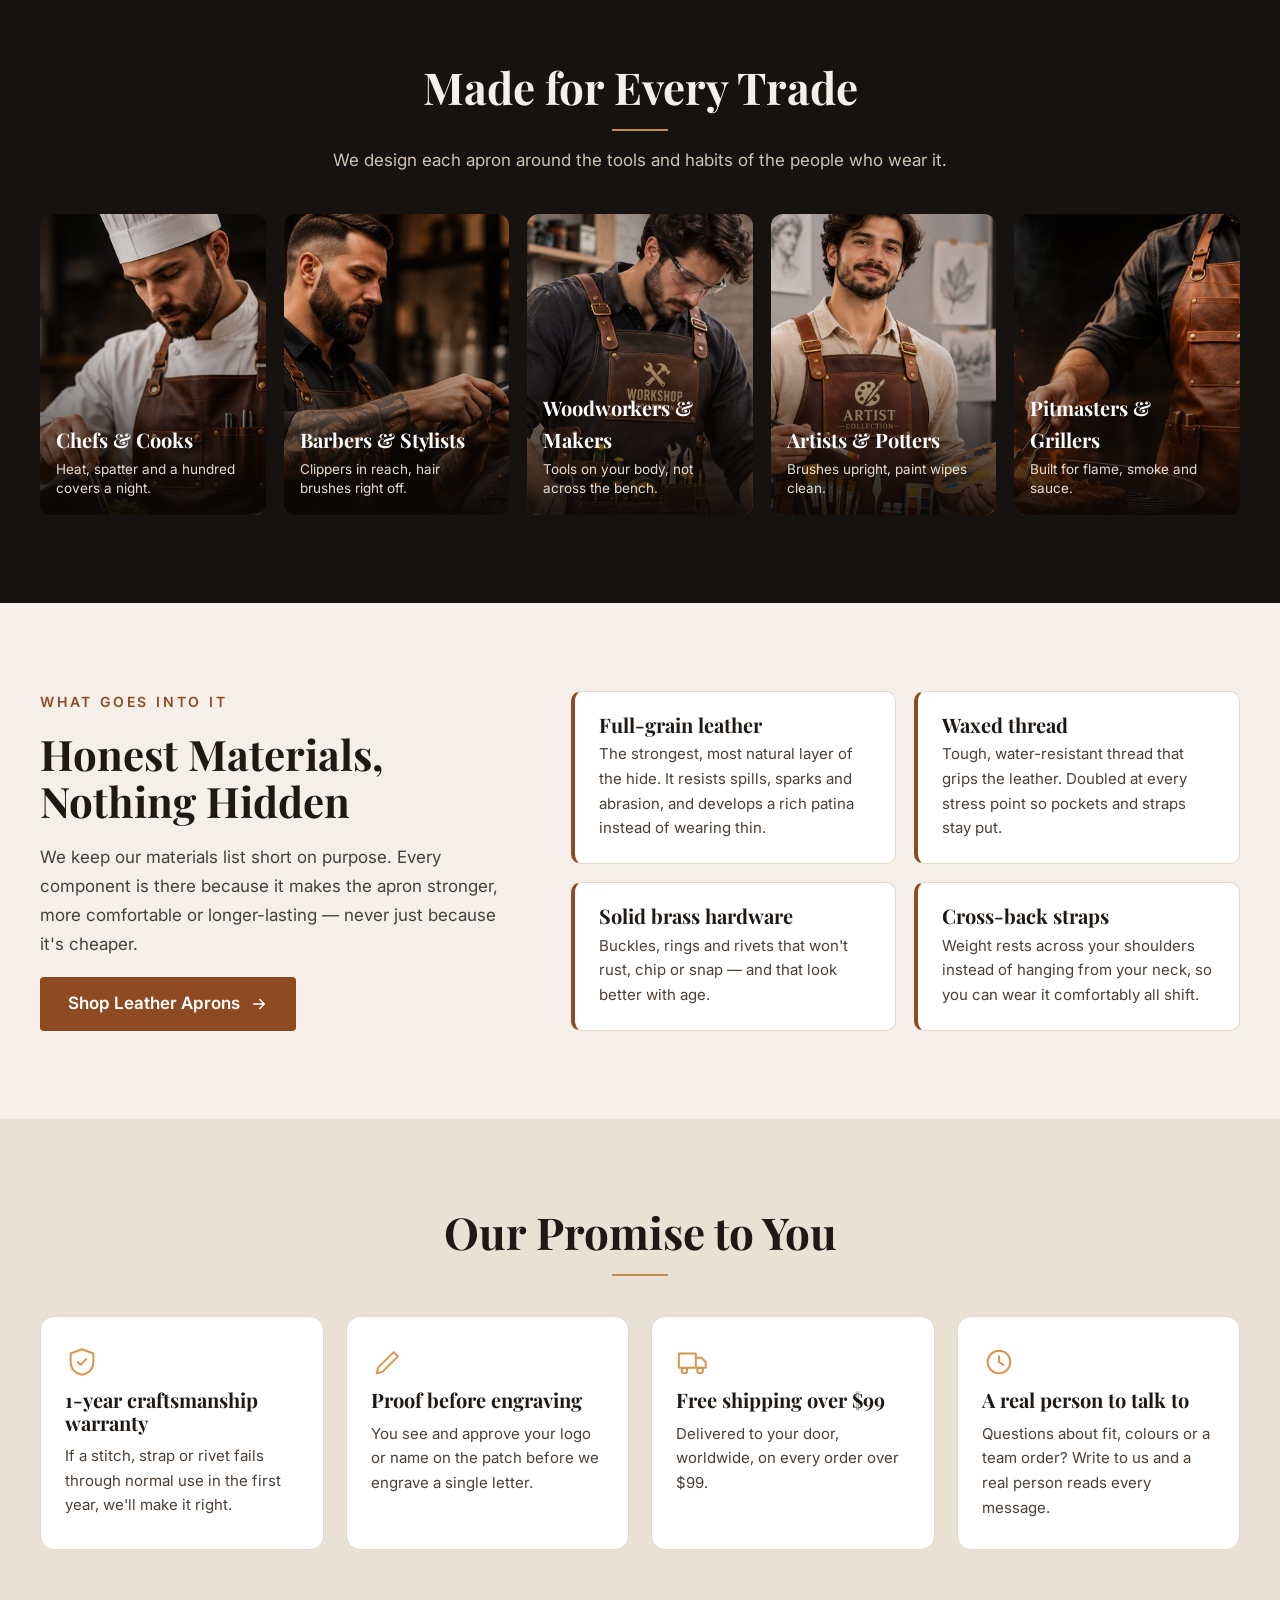
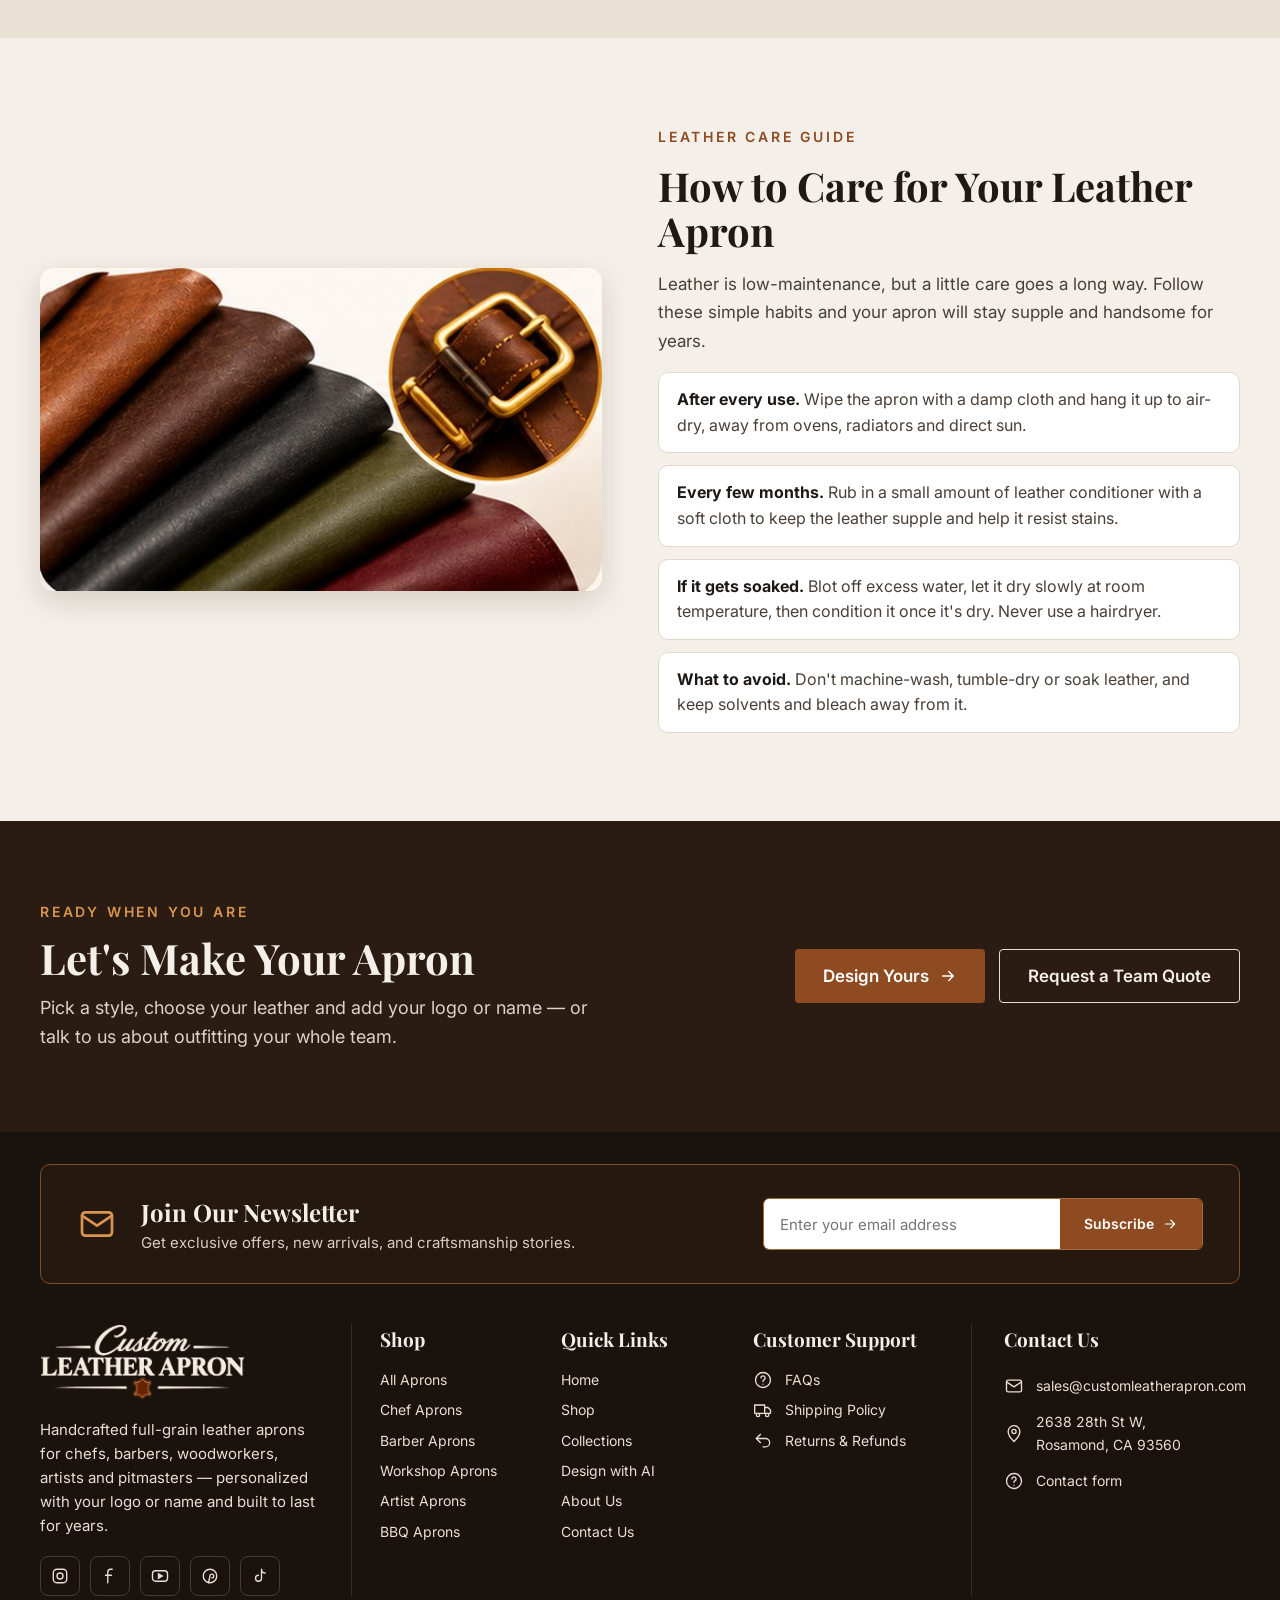
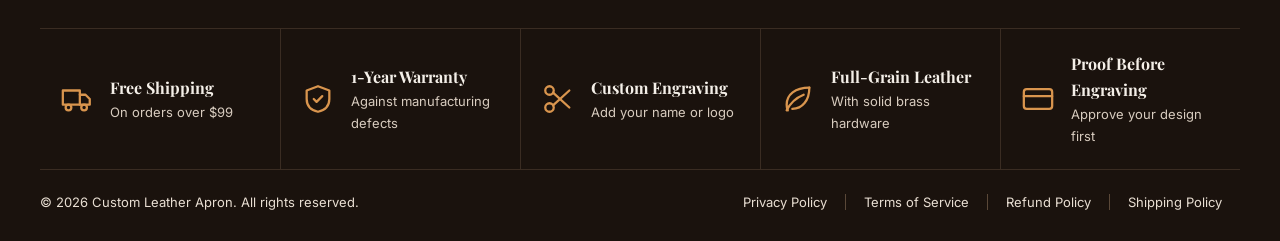
==== commit 8d2f4f66: "Add business address (Rosamond, CA) to footer, contact page, policies and structured data Co-Authore" ====
--- a/about.html
+++ b/about.html
@@ -25,15 +25,15 @@
 <link rel="icon" href="assets/img/favicon-16.png" sizes="16x16" type="image/png">
 <link rel="apple-touch-icon" href="assets/img/apple-touch-icon.png">
 <link rel="manifest" href="site.webmanifest">
-<script type="application/ld+json">{"@context": "https://schema.org", "@type": "Organization", "name": "Custom Leather Apron", "url": "https://dawoodali110.github.io/custom-leather-apron/", "logo": "https://dawoodali110.github.io/custom-leather-apron/assets/img/logo-dark.png", "email": "sales@customleatherapron.com", "description": "Handcrafted full-grain leather aprons for chefs, barbers, woodworkers, artists and pitmasters, personalized with your logo or name."}</script>
+<script type="application/ld+json">{"@context": "https://schema.org", "@type": "Organization", "name": "Custom Leather Apron", "url": "https://dawoodali110.github.io/custom-leather-apron/", "logo": "https://dawoodali110.github.io/custom-leather-apron/assets/img/logo-dark.png", "email": "sales@customleatherapron.com", "description": "Handcrafted full-grain leather aprons for chefs, barbers, woodworkers, artists and pitmasters, personalized with your logo or name.", "address": {"@type": "PostalAddress", "streetAddress": "2638 28th St W", "addressLocality": "Rosamond", "addressRegion": "CA", "postalCode": "93560", "addressCountry": "US"}}</script>
 <script type="application/ld+json">{"@context": "https://schema.org", "@type": "BreadcrumbList", "itemListElement": [{"@type": "ListItem", "position": 1, "name": "Home", "item": "https://dawoodali110.github.io/custom-leather-apron/"}, {"@type": "ListItem", "position": 2, "name": "About", "item": "https://dawoodali110.github.io/custom-leather-apron/about.html"}]}</script>
 <!-- seo:end -->
 <link rel="preconnect" href="https://fonts.googleapis.com">
 <link href="https://fonts.googleapis.com/css2?family=Playfair+Display:wght@600;700&family=Inter:wght@400;500;600;700&display=swap" rel="stylesheet">
-<link rel="stylesheet" href="assets/styles.css?v=1795705193">
-<script src="assets/config.js?v=1795705193" defer></script>
-<script src="assets/db.js?v=1795705193" defer></script>
-<script src="assets/site.js?v=1795705193" defer></script>
+<link rel="stylesheet" href="assets/styles.css?v=1795727504">
+<script src="assets/config.js?v=1795727504" defer></script>
+<script src="assets/db.js?v=1795727504" defer></script>
+<script src="assets/site.js?v=1795727504" defer></script>
 </head>
 <body data-page="about">
 <div id="site-header"></div>
--- a/assets/styles.css
+++ b/assets/styles.css
@@ -947,3 +947,6 @@
 @media (max-width:600px){.hues .wrap{padding-left:0;padding-right:0}.hues .section-title,.hues .wrap>div:last-child{padding-left:16px;padding-right:16px}.hue-grid{margin:0!important;padding-left:16px!important;scroll-padding-left:16px}.hue-card:last-child{margin-right:16px}}
 .contact-cards.two{grid-template-columns:repeat(2,minmax(0,1fr));max-width:900px}
 @media (max-width:600px){.contact-cards.two{grid-template-columns:1fr}}
+.contact-cards.three{grid-template-columns:repeat(3,minmax(0,1fr));max-width:1100px}
+@media (max-width:900px){.contact-cards.three{grid-template-columns:1fr}}
+.site-footer a.ic svg{flex-shrink:0}
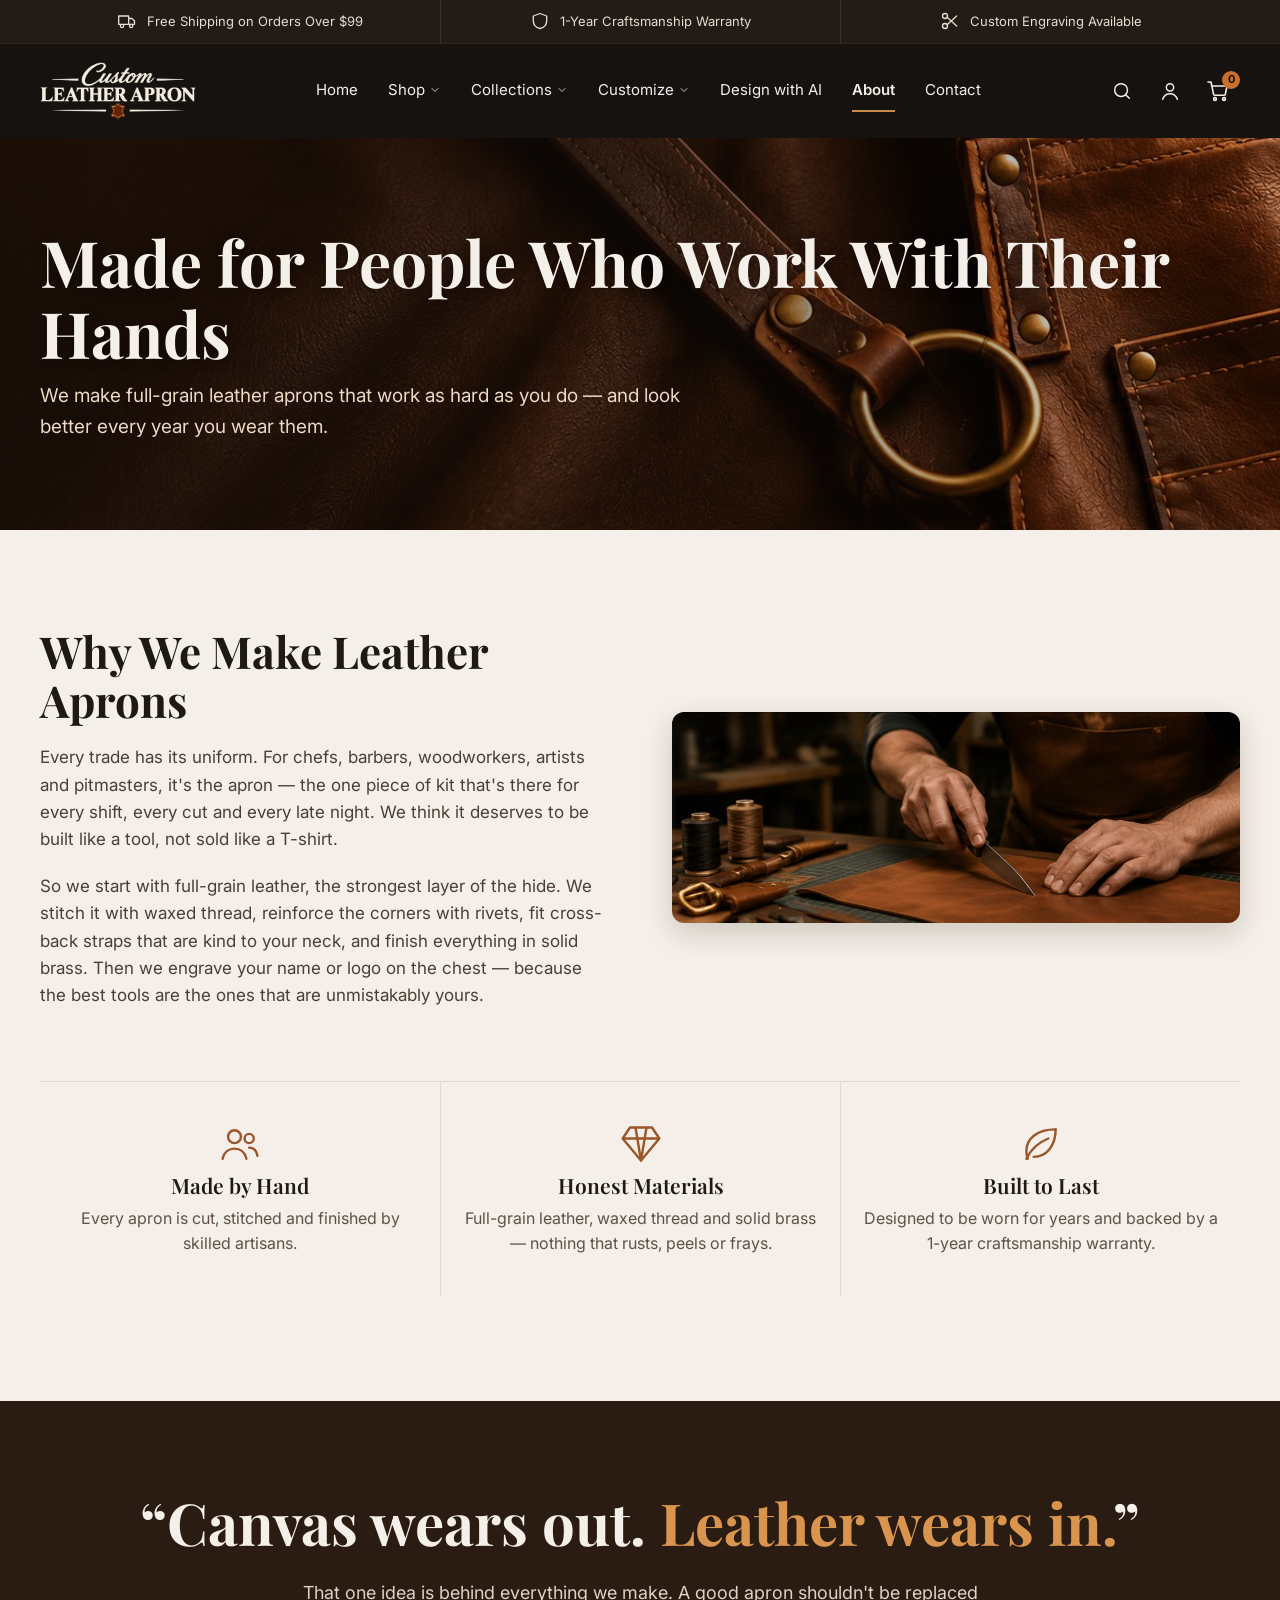
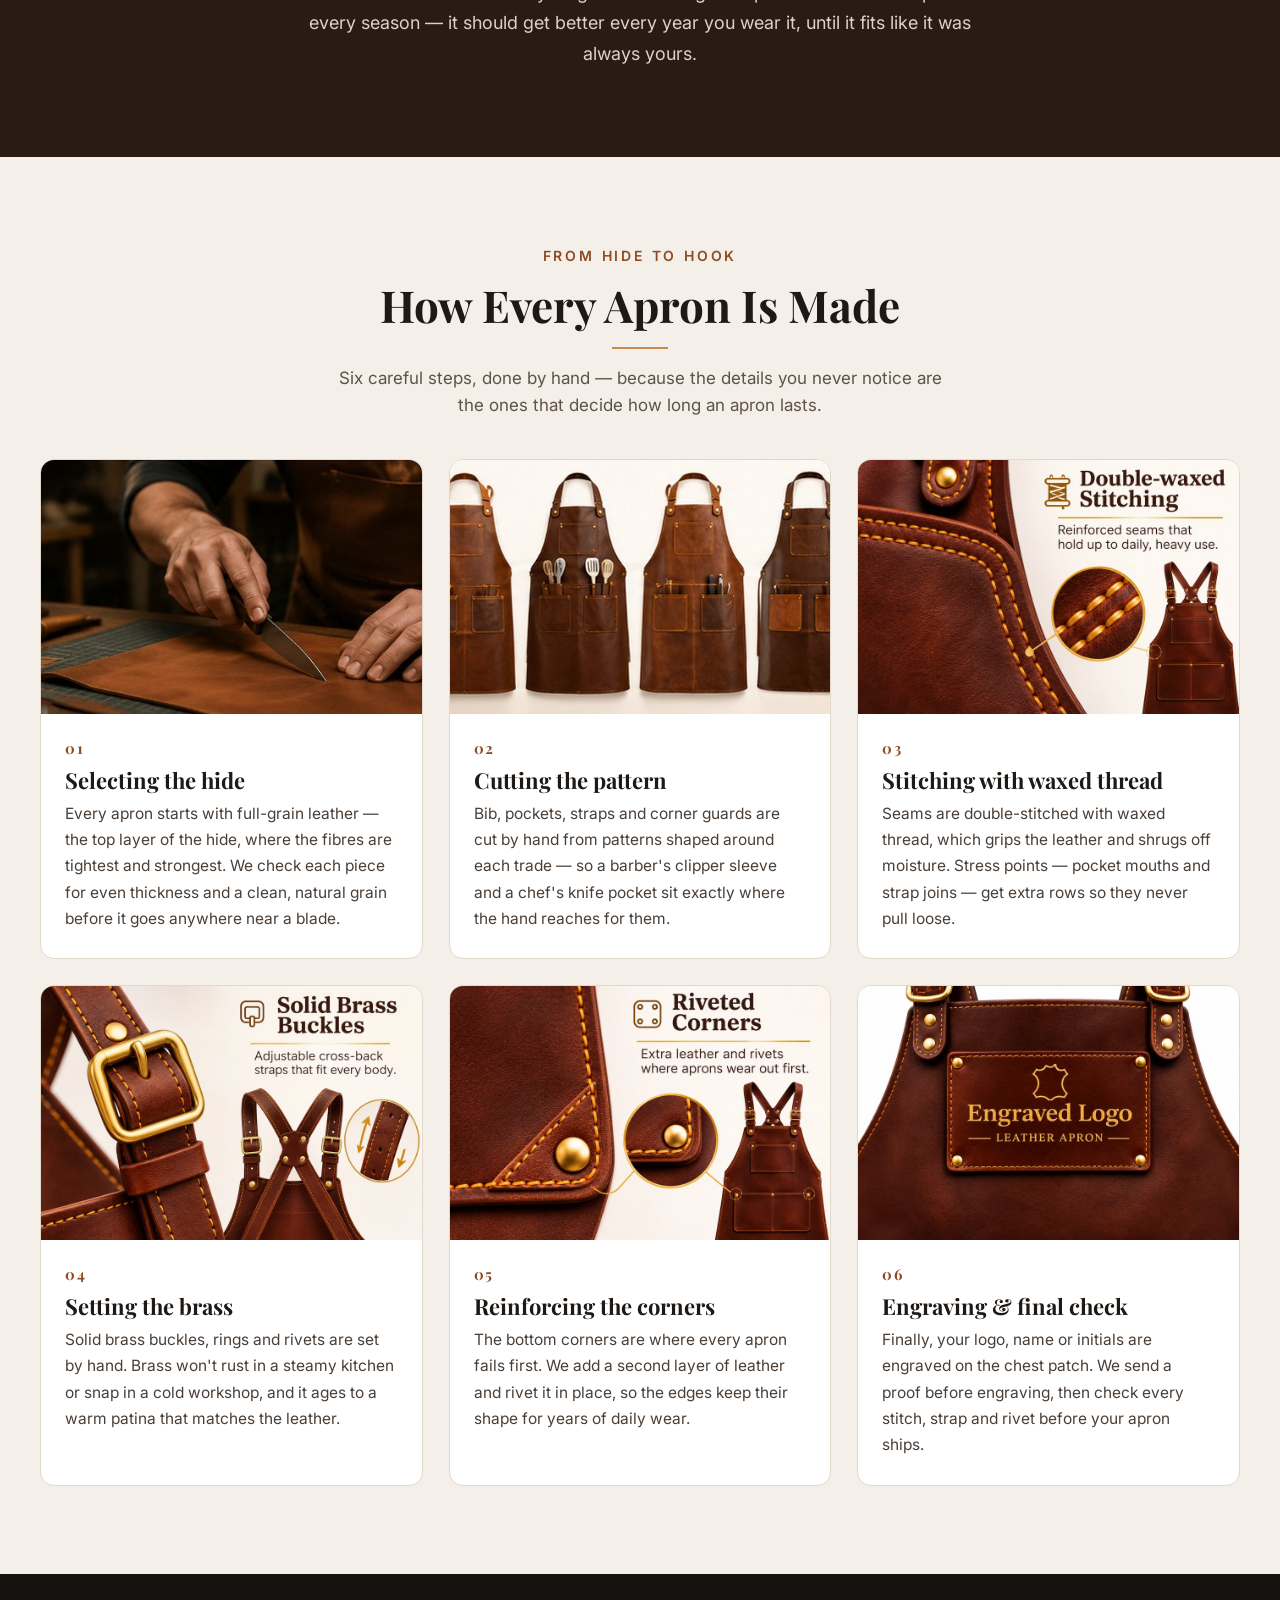
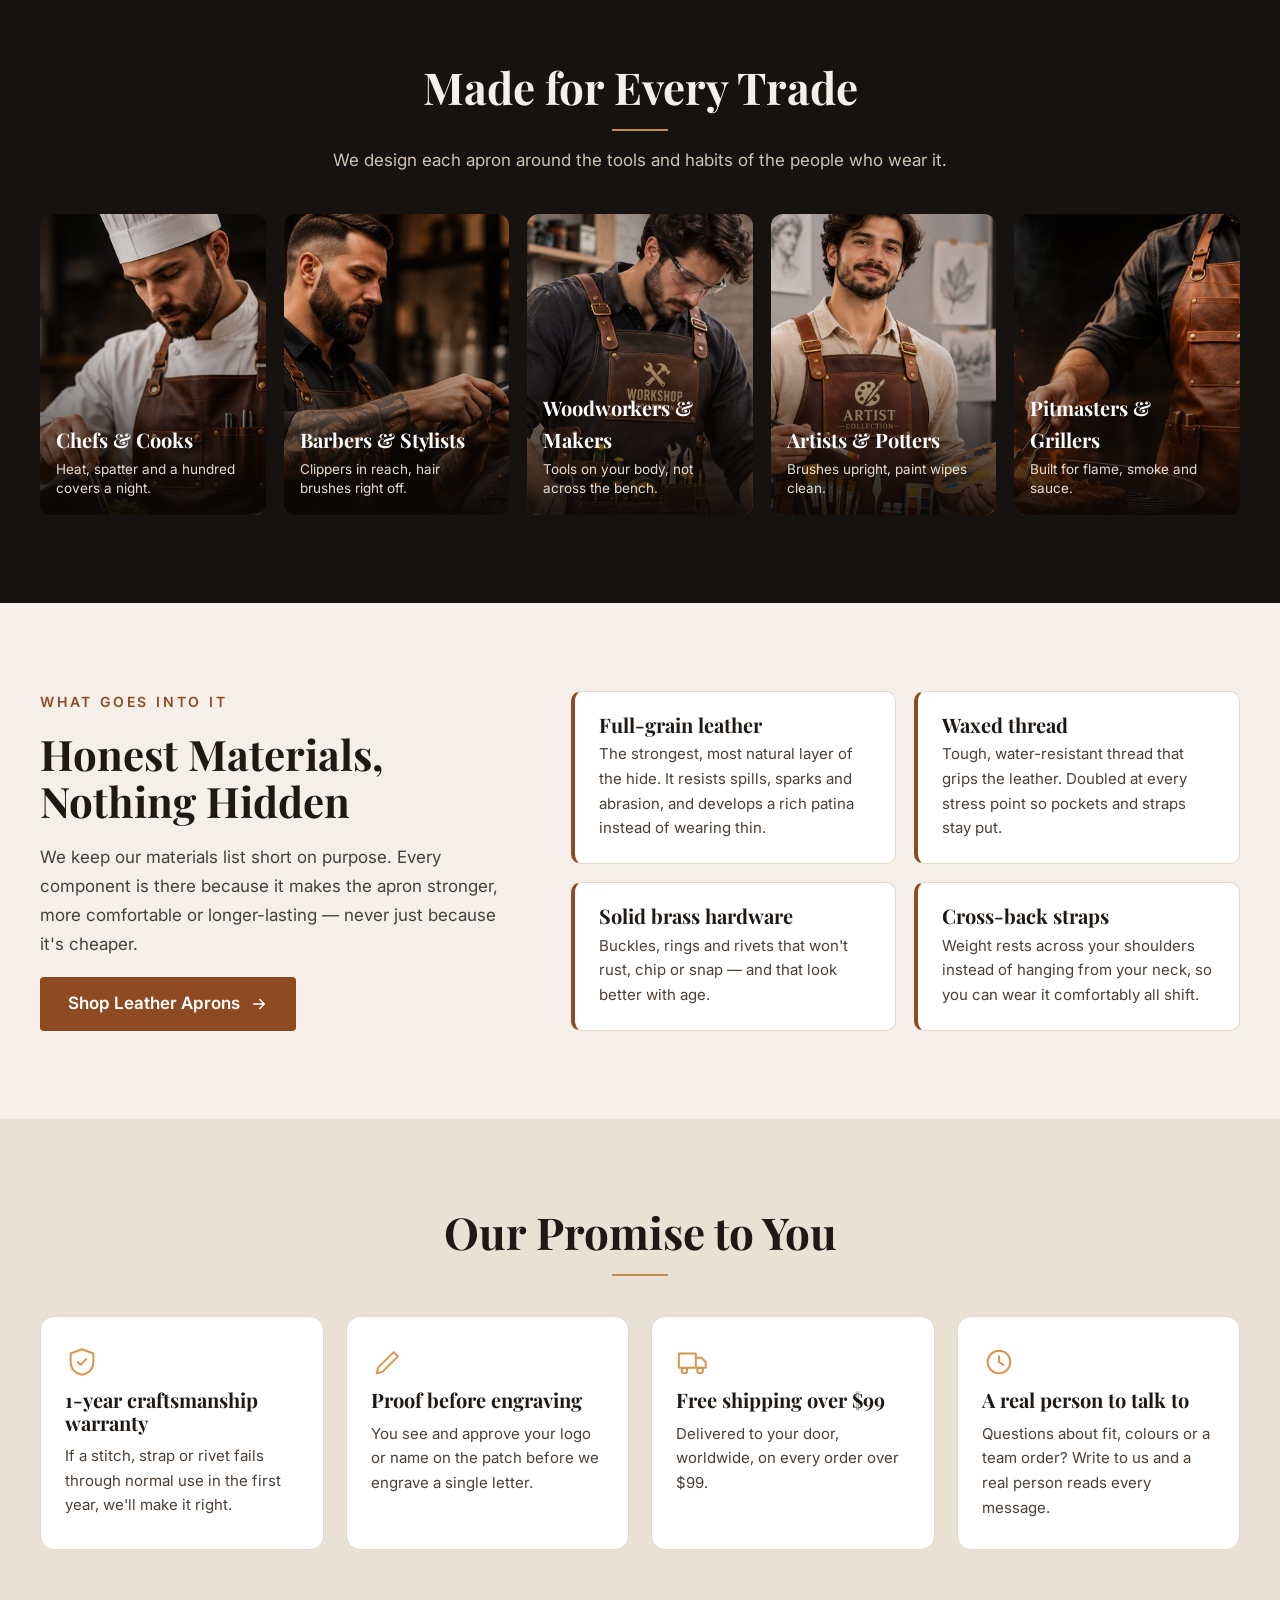
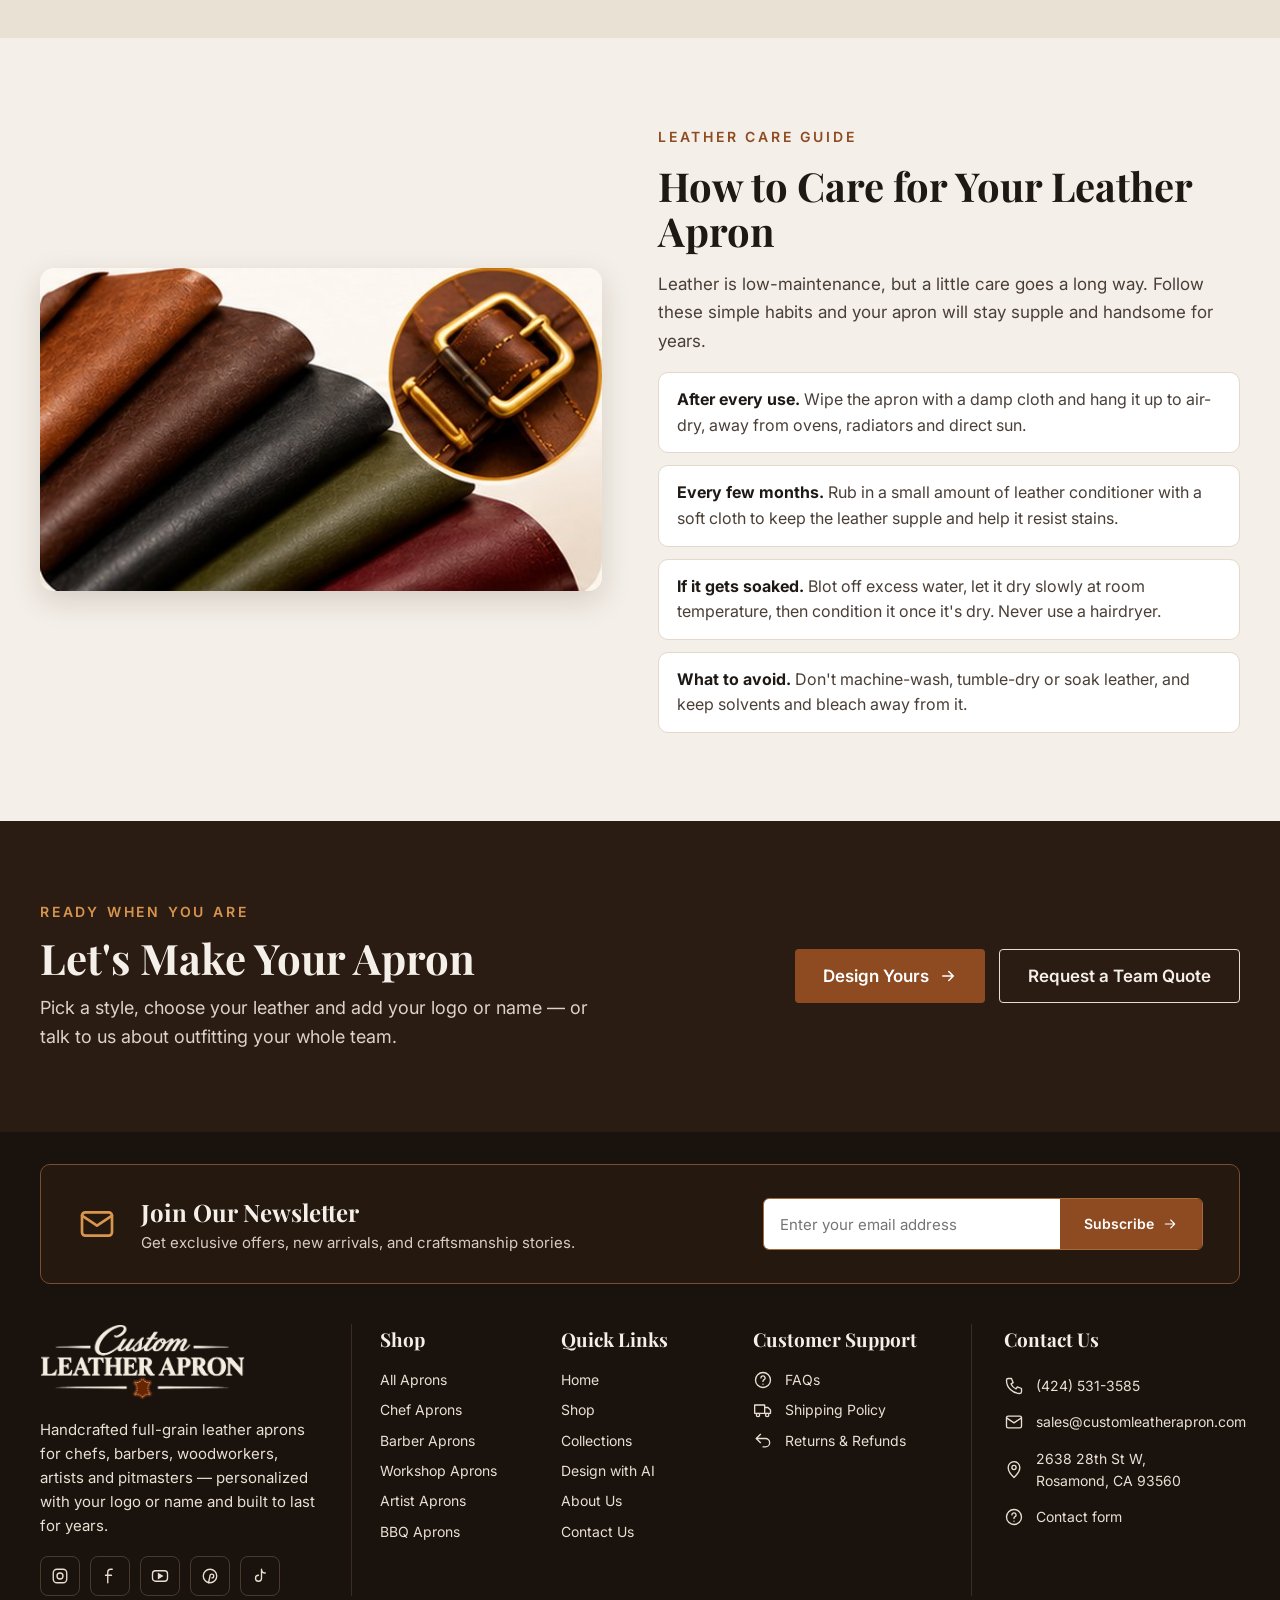
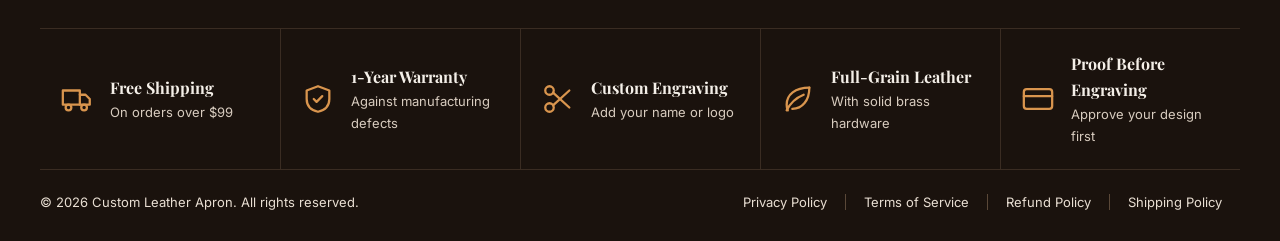
==== commit 3360191e: "Add phone number (424) 531-3585 to footer, contact page, policies and structured data Co-Authored-By" ====
--- a/about.html
+++ b/about.html
@@ -25,15 +25,15 @@
 <link rel="icon" href="assets/img/favicon-16.png" sizes="16x16" type="image/png">
 <link rel="apple-touch-icon" href="assets/img/apple-touch-icon.png">
 <link rel="manifest" href="site.webmanifest">
-<script type="application/ld+json">{"@context": "https://schema.org", "@type": "Organization", "name": "Custom Leather Apron", "url": "https://dawoodali110.github.io/custom-leather-apron/", "logo": "https://dawoodali110.github.io/custom-leather-apron/assets/img/logo-dark.png", "email": "sales@customleatherapron.com", "description": "Handcrafted full-grain leather aprons for chefs, barbers, woodworkers, artists and pitmasters, personalized with your logo or name.", "address": {"@type": "PostalAddress", "streetAddress": "2638 28th St W", "addressLocality": "Rosamond", "addressRegion": "CA", "postalCode": "93560", "addressCountry": "US"}}</script>
+<script type="application/ld+json">{"@context": "https://schema.org", "@type": "Organization", "name": "Custom Leather Apron", "url": "https://dawoodali110.github.io/custom-leather-apron/", "logo": "https://dawoodali110.github.io/custom-leather-apron/assets/img/logo-dark.png", "email": "sales@customleatherapron.com", "description": "Handcrafted full-grain leather aprons for chefs, barbers, woodworkers, artists and pitmasters, personalized with your logo or name.", "address": {"@type": "PostalAddress", "streetAddress": "2638 28th St W", "addressLocality": "Rosamond", "addressRegion": "CA", "postalCode": "93560", "addressCountry": "US"}, "telephone": "+14245313585"}</script>
 <script type="application/ld+json">{"@context": "https://schema.org", "@type": "BreadcrumbList", "itemListElement": [{"@type": "ListItem", "position": 1, "name": "Home", "item": "https://dawoodali110.github.io/custom-leather-apron/"}, {"@type": "ListItem", "position": 2, "name": "About", "item": "https://dawoodali110.github.io/custom-leather-apron/about.html"}]}</script>
 <!-- seo:end -->
 <link rel="preconnect" href="https://fonts.googleapis.com">
 <link href="https://fonts.googleapis.com/css2?family=Playfair+Display:wght@600;700&family=Inter:wght@400;500;600;700&display=swap" rel="stylesheet">
-<link rel="stylesheet" href="assets/styles.css?v=1795727504">
-<script src="assets/config.js?v=1795727504" defer></script>
-<script src="assets/db.js?v=1795727504" defer></script>
-<script src="assets/site.js?v=1795727504" defer></script>
+<link rel="stylesheet" href="assets/styles.css?v=1795780708">
+<script src="assets/config.js?v=1795780708" defer></script>
+<script src="assets/db.js?v=1795780708" defer></script>
+<script src="assets/site.js?v=1795780708" defer></script>
 </head>
 <body data-page="about">
 <div id="site-header"></div>
